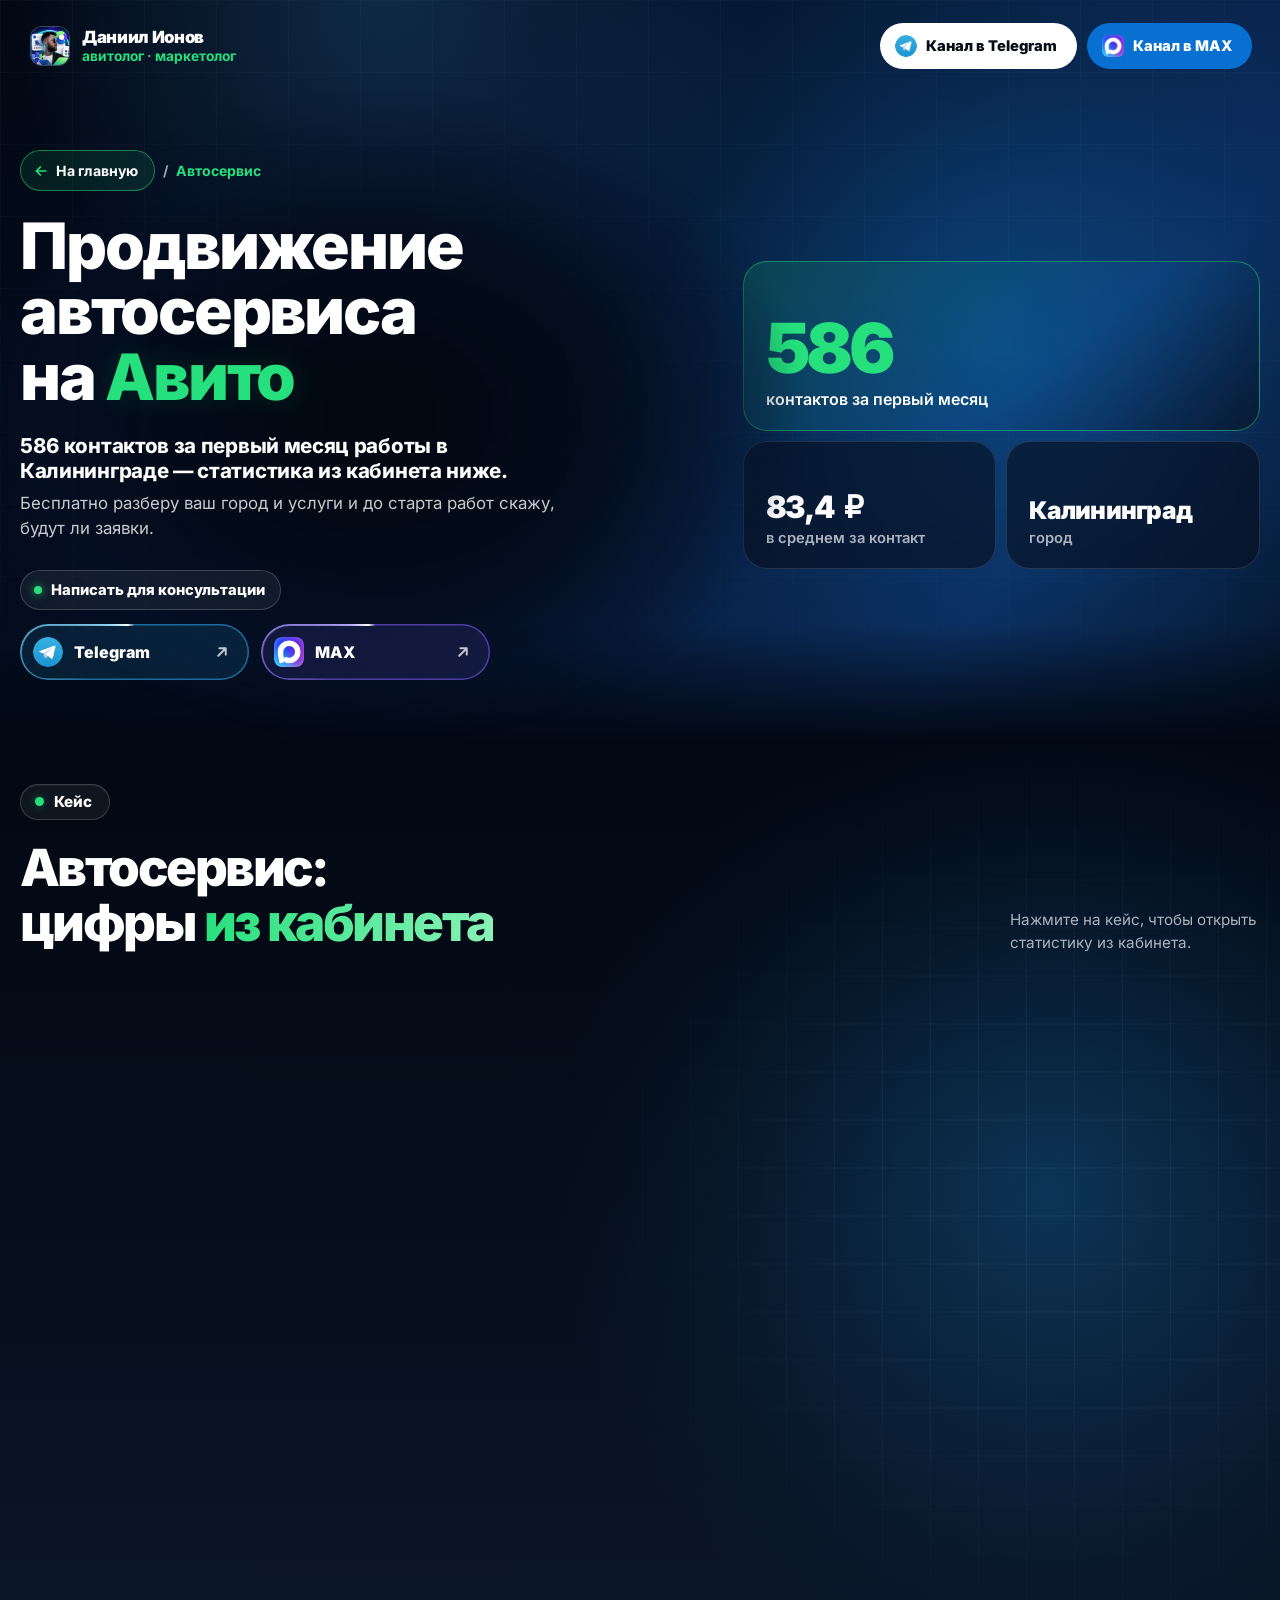
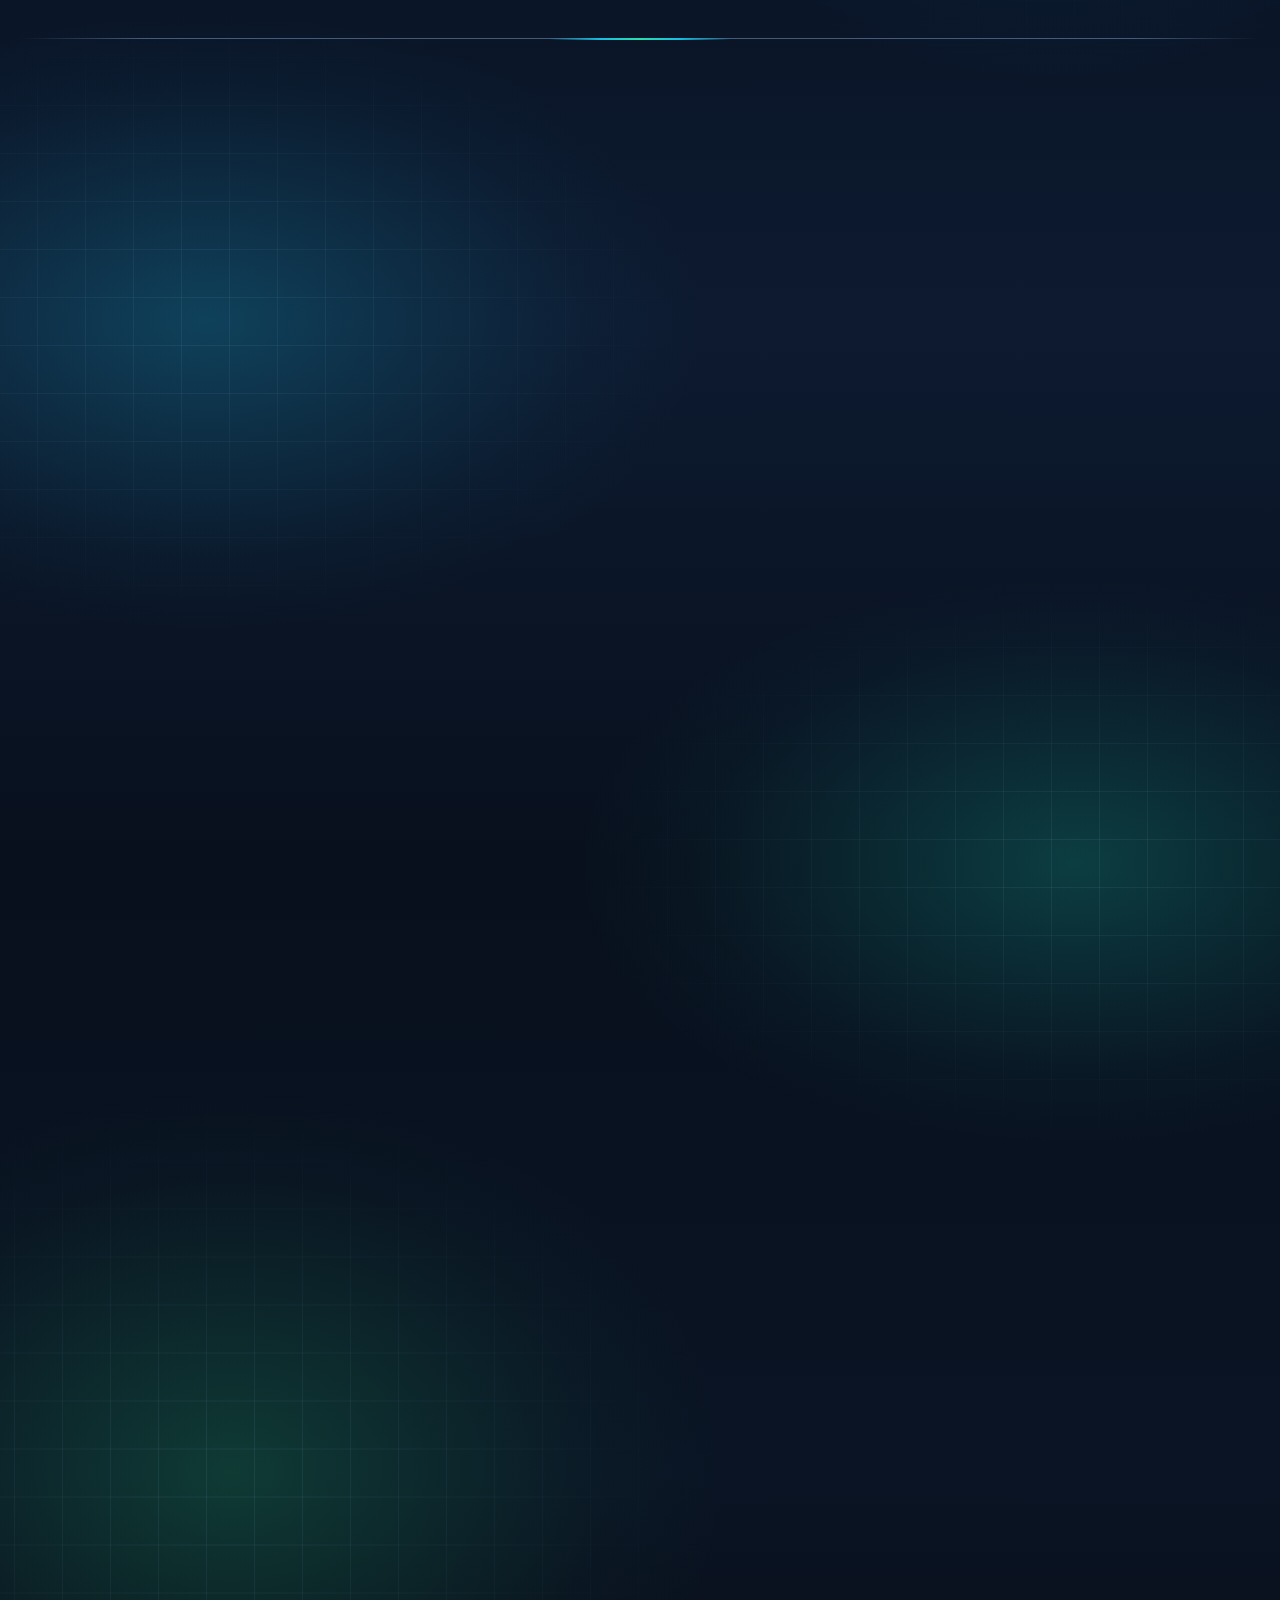
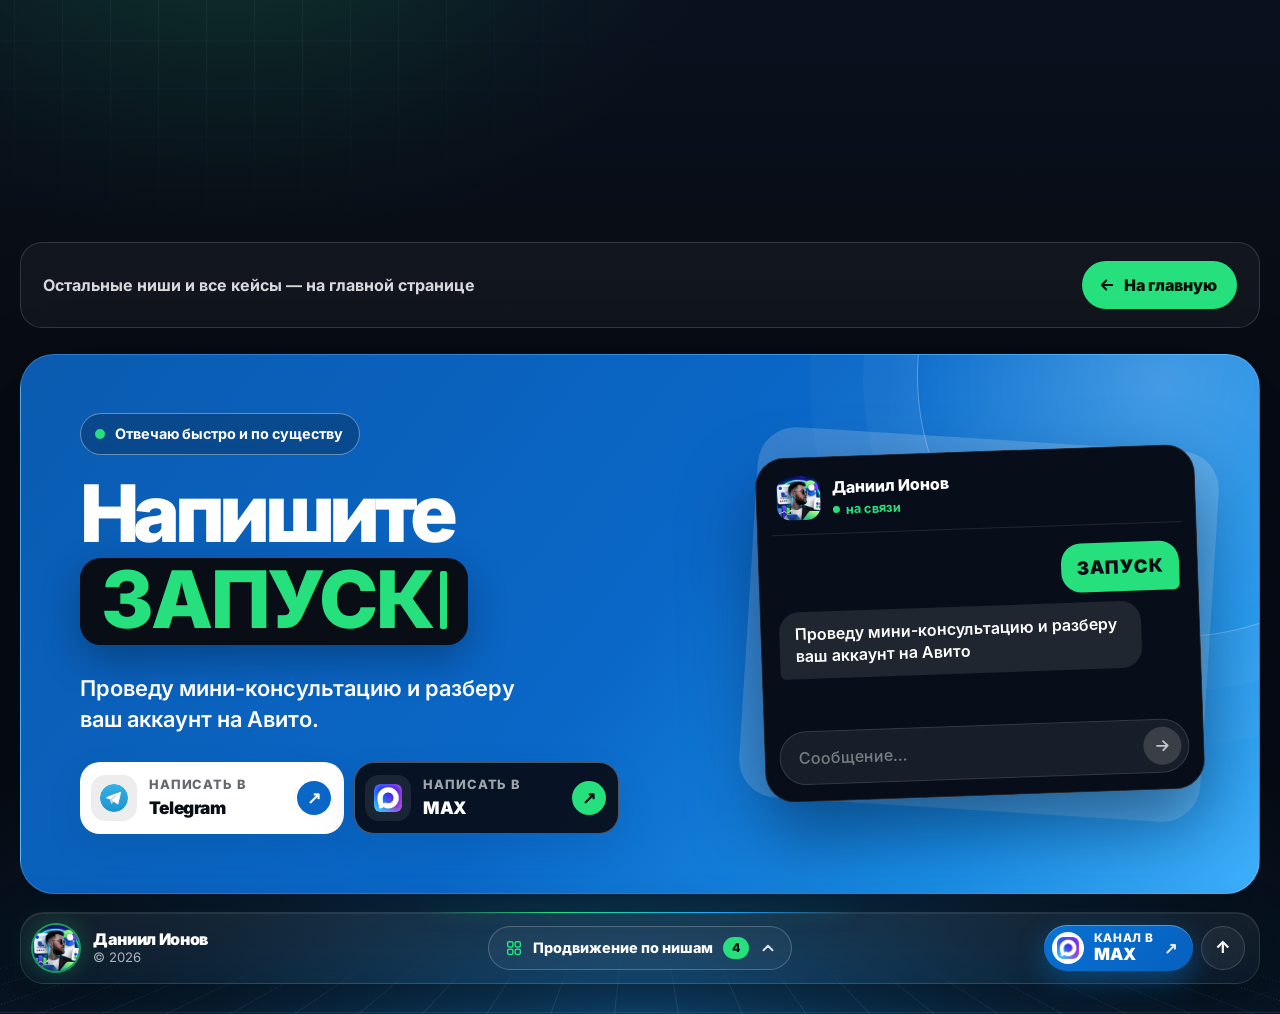
==== avtoservis/index.html @ d50314fd "Страницы ниш, новый первый экран, адаптация, «На главную» 4 страницы ниш (детейлинг, кузовной ремонт" ====
<!doctype html>
<html lang="ru">
<head>
<meta charset="utf-8">
<script>/* страница всегда открывается с начала; плавная прокрутка — только по ссылкам внутри страницы */(function(){try{document.addEventListener('click',function(e){var a=e.target.closest&&e.target.closest('a[href^="#"]');if(!a||e.defaultPrevented||e.button||e.metaKey||e.ctrlKey||e.shiftKey)return;var id=decodeURIComponent(a.getAttribute('href').slice(1)),t=id&&document.getElementById(id);if(!t)return;e.preventDefault();t.scrollIntoView({behavior:matchMedia('(prefers-reduced-motion: reduce)').matches?'auto':'smooth',block:'start'});if(a.classList.contains('skip-link')){if(!t.hasAttribute('tabindex'))t.setAttribute('tabindex','-1');t.focus({preventScroll:true})}});var n=performance.getEntriesByType&&performance.getEntriesByType('navigation')[0];if(n&&n.type!=='navigate')return;var H=history,sr='scrollRestoration' in H;if(sr)H.scrollRestoration='manual';var d=document.documentElement,moved=false,done=false,fin=function(){if(!done){done=true;if(sr)H.scrollRestoration='auto'}};['wheel','touchstart','keydown','pointerdown'].forEach(function(e){addEventListener(e,function(){moved=true;fin()},{passive:true,capture:true})});var anchor=function(){var h=location.hash.slice(1);if(!h)return false;try{return!!document.getElementById(decodeURIComponent(h))}catch(e){return false}};var top=function(){if(moved||anchor()||!(window.pageYOffset||d.scrollTop))return;window.scrollTo(0,0)};top();document.addEventListener('DOMContentLoaded',top);addEventListener('load',function(){top();requestAnimationFrame(top);setTimeout(top,150);var until=Date.now()+1500,h=function(){if(Date.now()<until)top();else{removeEventListener('scroll',h);fin()}};addEventListener('scroll',h,{passive:true});setTimeout(fin,1600)})}catch(e){}})();</script>
<meta name="viewport" content="width=device-width, initial-scale=1, viewport-fit=cover">
<title>Продвижение автосервиса на Авито — кейс авитолога</title>
<meta name="description" content="Продвижение автосервиса на Авито. Кейс с цифрами из кабинета: 586 контактов за первый месяц работы в Калининграде. Бесплатная оценка ниши.">
<meta name="theme-color" content="#020813">
<link rel="canonical" href="https://prostoavitolog.ru/avtoservis/">
<meta property="og:type" content="website">
<meta property="og:locale" content="ru_RU">
<meta property="og:site_name" content="Даниил Ионов — авитолог">
<meta property="og:title" content="Продвижение автосервиса на Авито — кейс авитолога">
<meta property="og:description" content="Автосервис на Авито: 586 контактов за первый месяц работы, Калининград — цифры из кабинета.">
<meta property="og:url" content="https://prostoavitolog.ru/avtoservis/">
<meta property="og:image" content="https://prostoavitolog.ru/assets/og-image.jpg">
<meta property="og:image:width" content="1200">
<meta property="og:image:height" content="630">
<meta name="twitter:card" content="summary_large_image">
<link rel="icon" type="image/png" sizes="120x120" href="https://prostoavitolog.ru/favicon.png">
<link rel="icon" type="image/x-icon" sizes="16x16 32x32" href="https://prostoavitolog.ru/favicon.ico">
<link rel="icon" type="image/png" sizes="32x32" href="/assets/favicon-32.png">
<link rel="apple-touch-icon" href="/assets/apple-touch-icon.png">
<link rel="preload" href="/assets/fonts/inter-cyrillic.woff2" as="font" type="font/woff2" crossorigin>
<link rel="preconnect" href="https://mc.yandex.ru">
<script type="application/ld+json">
{
  "@context": "https://schema.org",
  "@type": "BreadcrumbList",
  "itemListElement": [
    {
      "@type": "ListItem",
      "position": 1,
      "name": "Главная",
      "item": "https://prostoavitolog.ru/"
    },
    {
      "@type": "ListItem",
      "position": 2,
      "name": "Автосервис",
      "item": "https://prostoavitolog.ru/avtoservis/"
    }
  ]
}
</script>
<script type="application/ld+json">
{
  "@context": "https://schema.org",
  "@type": "FAQPage",
  "mainEntity": [
    {
      "@type": "Question",
      "name": "Сколько стоит одно обращение в автосервисе?",
      "acceptedAnswer": {
        "@type": "Answer",
        "text": "В моём кейсе — в среднем 83,4 ₽ за контакт. Цена зависит от города, набора услуг и конкуренции. Точнее скажу после разбора вашей ниши."
      }
    },
    {
      "@type": "Question",
      "name": "Подойдёт ли Авито моему автосервису?",
      "acceptedAnswer": {
        "@type": "Answer",
        "text": "Не каждому. Поэтому сначала бесплатно разбираю ваш город и услуги и честно говорю, будут ли заявки, — до старта работ."
      }
    },
    {
      "@type": "Question",
      "name": "У меня нет аккаунта на Авито. Это проблема?",
      "acceptedAnswer": {
        "@type": "Answer",
        "text": "Нет. Можно начать с нуля, даже если вы раньше ничего не продавали на Авито."
      }
    },
    {
      "@type": "Question",
      "name": "Как быстро запуск?",
      "acceptedAnswer": {
        "@type": "Answer",
        "text": "Запуск — за 1 – 2 дня после того, как обсудили задачу."
      }
    }
  ]
}
</script>
<style>:root{color-scheme:light;box-sizing:border-box;padding-top:env(safe-area-inset-top,0px);padding-bottom:env(safe-area-inset-bottom,0px)}html{scroll-padding-top:env(safe-area-inset-top,0px)}body{margin:0;padding:0;font:14px -apple-system,BlinkMacSystemFont,sans-serif;background:#faf9f5;color:#141413}img{max-width:100%}[hidden]:not([hidden=until-found i]){display:none!important}</style>
<style>
    /* Шрифт Inter (вариативный, кириллица + латиница) встроен в страницу */
    @font-face { font-family: Inter; font-style: normal; font-weight: 100 900; font-display: swap;
      src: url(/assets/fonts/inter-cyrillic.woff2) format('woff2');
      unicode-range: U+0301,U+0400-045F,U+0490-0491,U+04B0-04B1,U+2116; }
    @font-face { font-family: Inter; font-style: normal; font-weight: 100 900; font-display: swap;
      src: url(/assets/fonts/inter-latin.woff2) format('woff2');
      unicode-range: U+0000-00FF,U+0131,U+0152-0153,U+02BB-02BC,U+02C6,U+02DA,U+02DC,U+0304,U+0308,U+0329,U+2000-206F,U+20AC,U+2122,U+2191,U+2193,U+2212,U+2215,U+FEFF,U+FFFD; }
    :root {
      --ink: #080d16;
      --ink-2: #0e182b;
      --paper: #f3f6fa;
      --white: #ffffff;
      --orange: #1ea1ff;
      --orange-deep: #0b84e6;
      --lime: #25e07c;
      --muted: #adb3be;
      --line: rgba(8,13,22,.14);
      --radius: 28px;
      --shadow: 0 24px 70px rgba(0,39,67,.18);
      --max: 1240px;
    }

    * { box-sizing: border-box; }

    html { overflow-x: clip; }

    body {
      margin: 0;
      overflow-x: clip;
      color: var(--ink);
      
      font-family: Inter, Manrope, "Segoe UI", Arial, sans-serif;
      font-size: 16px;
      line-height: 1.5;
      -webkit-font-smoothing: antialiased;
    }

    body.locked { overflow: hidden; }

    a { color: inherit; }
    button, a { -webkit-tap-highlight-color: transparent; }
    button { font: inherit; }
    img { max-width: 100%; }

    .skip-link {
      position: fixed;
      left: 16px;
      top: -64px;
      z-index: 200;
      padding: 12px 18px;
      border-radius: 999px;
      background: var(--white);
      color: var(--ink);
      font-weight: 800;
      transition: top .2s ease;
    }

    .skip-link:focus { top: 16px; }

    .container {
      width: min(calc(100% - 40px), var(--max));
      margin-inline: auto;
    }





    .channel-art img {
      width: 100%;
      height: 100%;
      display: block;
      object-fit: cover;
    }

    .social-icon {
      width: 21px;
      height: 21px;
      flex: 0 0 21px;
      display: block;
      object-fit: contain;
    }

    .social-icon.telegram-icon { border-radius: 50%; }
    .social-icon.max-icon { border-radius: 6px; }

    .button {
      min-height: 48px;
      display: inline-flex;
      align-items: center;
      justify-content: center;
      gap: 9px;
      border: 0;
      border-radius: 999px;
      text-decoration: none;
      font-size: .92rem;
      font-weight: 850;
      cursor: pointer;
      white-space: nowrap;
      transition: transform .42s cubic-bezier(.16, 1, .3, 1), background .32s ease, color .32s ease, box-shadow .42s ease;
    }


    .button:hover { transform: translateY(-3px); box-shadow: 0 14px 34px rgba(8,13,22,.16); }
    .button:active { transform: translateY(0) scale(.98); }

    .hero-actions .button:focus:not(:focus-visible) { outline: 0; }

    .button:focus-visible,
    .dialog-arrow:focus-visible,
    .close-dialog:focus-visible {
      outline: 3px solid var(--lime);
      outline-offset: 3px;
    }

    .hero {
      position: relative;
      
      overflow: hidden;
      color: var(--white);
      background:
        radial-gradient(circle at 72% 58%, rgba(17,156,255,.34) 0%, rgba(17,132,214,.18) 25%, transparent 52%),
        radial-gradient(circle at 36% 8%, rgba(70,178,255,.22) 0%, transparent 30%),
        radial-gradient(circle at 57% 70%, rgba(30,161,255,.15) 0%, transparent 22%),
        linear-gradient(124deg, #020813 0%, #051128 42%, #0a224e 73%, #040d1f 100%);
      isolation: isolate;
    }

    .hero::before {
      content: "";
      position: absolute;
      z-index: 0;
      inset: 0;
      background-image:
        linear-gradient(rgba(121,199,255,.055) 1px, transparent 1px),
        linear-gradient(90deg, rgba(121,199,255,.055) 1px, transparent 1px),
        linear-gradient(115deg, transparent 0 46%, rgba(85,184,255,.11) 46.15%, transparent 46.3%),
        linear-gradient(115deg, transparent 0 58%, rgba(255, 255, 255, .055) 58.1%, transparent 58.22%);
      background-size: 72px 72px, 72px 72px, 100% 100%, 100% 100%;
      mask-image: linear-gradient(to bottom, #000 0%, rgba(0, 0, 0, .82) 70%, transparent 100%);
      opacity: .72;
      pointer-events: none;
    }

    .hero::after {
      content: "";
      position: absolute;
      z-index: 0;
      right: -14vw;
      bottom: -45vw;
      width: 78vw;
      aspect-ratio: 1;
      border: 1px solid rgba(100,190,255,.25);
      border-radius: 50%;
      box-shadow:
        0 0 0 8vw rgba(41,147,222,.055),
        0 0 0 18vw rgba(59,148,211,.035),
        0 0 120px rgba(31,162,255,.18);
      pointer-events: none;
    }

    .hero-fade {
      position: absolute;
      
      left: 0;
      right: 0;
      bottom: 0;
      
      
      pointer-events: none;
    }

    @media (min-width: 861px) and (max-height: 900px) {
      .hero-fade { height: 300px; }
    }

    @media (max-width: 680px) {
      .hero-fade { height: 190px; }
    }

    .hero-inner {
      position: relative;
      
      
      padding-top: 100px;
      display: grid;
      grid-template-columns: minmax(0, .96fr) minmax(430px, 1.04fr);
      align-items: center;
      gap: clamp(12px, 2.6vw, 40px);
    }

    .hero-copy {
      position: relative;
      
      padding: 14px 0 44px;
      isolation: isolate;
    }

    .hero-copy::before {
      content: "";
      position: absolute;
      z-index: -1;
      inset: -54px -126px -58px -64px;
      
      filter: blur(5px);
      pointer-events: none;
    }



    h1, h2, h3, p { margin-top: 0; }

    h1 {
      max-width: 760px;
      margin-bottom: 24px;
      font-size: clamp(3.2rem, 5.7vw, 6rem);
      font-weight: 950;
      letter-spacing: -.07em;
      text-wrap: balance;
    }

    .hero-accent {
      color: var(--lime);
      text-shadow: 0 0 32px rgba(37,224,124,.16);
    }

    .hero-lead {
      max-width: 600px;
      margin-bottom: 8px;
      font-size: clamp(1.25rem, 2vw, 1.75rem);
      font-weight: 760;
      line-height: 1.2;
      
    }

    .hero-sub {
      margin-bottom: 30px;
      color: rgba(255, 255, 255, .78);
      font-size: 1.05rem;
    }

    .hero-actions {
      width: min(100%, 650px);
      margin: -4px;
      padding: 4px;
      overflow: visible;
      display: grid;
      grid-template-columns: minmax(230px, 1.55fr) minmax(112px, .72fr) minmax(96px, .62fr);
      gap: 8px;
    }
    .hero-actions .button {
      width: 100%;
      min-width: 0;
      min-height: 56px;
      padding-inline: 16px;
      position: relative;
      outline: 0;
      overflow: visible;
    }
    .hero-actions .button:hover { transform: translateY(-2px); }
    .hero-actions .button:active { transform: translateY(0) scale(.98); }
    .hero-actions .button:focus-visible {
      outline: 0;
      text-decoration: underline;
      text-decoration-thickness: 2px;
      text-underline-offset: 4px;
      box-shadow: 0 14px 34px rgba(8,13,22,.18);
    }
    .button { padding: 0 22px; }
    .button.orange { color: var(--white); }

    .portrait-zone {
      position: relative;
      align-self: end;
      min-height: 660px;
      display: flex;
      align-items: end;
      justify-content: center;
      
    }

    .portrait-base {
      position: absolute;
      z-index: 0;
      left: 15%;
      right: -2%;
      bottom: 16px;
      height: 96px;
      border-top: 1px solid rgba(114,196,255,.46);
      border-radius: 50%;
      background:
        radial-gradient(ellipse at center, rgba(56,172,255,.3) 0%, rgba(17,90,143,.18) 42%, transparent 70%);
      box-shadow: 0 -16px 70px rgba(42,166,255,.22), inset 0 10px 24px rgba(105,192,255,.08);
      transform: perspective(260px) rotateX(68deg);
      pointer-events: none;
    }

    .portrait-base::before {
      content: "";
      position: absolute;
      left: 14%;
      right: 14%;
      top: -2px;
      height: 2px;
      background: linear-gradient(90deg, transparent, rgba(126,201,255,.85), transparent);
      box-shadow: 0 0 20px rgba(78,181,255,.72);
    }

    .portrait-card {
      position: relative;
      width: min(100%, 660px);
      height: 660px;
      overflow: visible;
      margin: 0;
      background: transparent;
      translate: var(--portrait-x, 0px) calc(var(--portrait-y, 0px) + var(--hero-lift, 0px));
    }

    .portrait-card::before {
      content: "";
      position: absolute;
      z-index: 0;
      inset: 14% -5% 3% 18%;
      border-radius: 50%;
      background:
        radial-gradient(circle at 54% 42%, rgba(74,180,255,.34), rgba(24,130,206,.15) 38%, transparent 68%),
        radial-gradient(circle at 24% 58%, rgba(30,161,255,.18), transparent 38%);
      filter: blur(10px);
      pointer-events: none;
    }

    .portrait-card::after {
      content: "";
      position: absolute;
      z-index: 0;
      left: 18%;
      right: -4%;
      bottom: -8px;
      height: 54px;
      border-radius: 50%;
      background: radial-gradient(ellipse, rgba(49,169,255,.28), transparent 68%);
      filter: blur(12px);
      pointer-events: none;
    }

    .portrait-photo {
      position: absolute;
      z-index: 1;
      left: 64%;
      bottom: 36px;
      width: min(138%, 810px);
      height: auto;
      max-width: none;
      display: block;
      transform: translateX(-50%);
      object-fit: contain;
      
      
    }





    .section { padding: 110px 0; }
    .section-head { display: flex; align-items: end; justify-content: space-between; gap: 24px; margin-bottom: 44px; }
    .kicker { margin-bottom: 13px; font-size: .82rem; font-weight: 900; letter-spacing: .08em; text-transform: uppercase; }
    .section-title { max-width: 820px; margin-bottom: 0; font-size: clamp(2.6rem, 5vw, 5.2rem); font-weight: 950; letter-spacing: -.065em; text-wrap: balance; }
    .section-note { max-width: 370px; margin-bottom: 0; color: #606773; font-size: 1rem; }






    .intro-grid {
      display: grid;
      grid-template-columns: 1.12fr .88fr;
      gap: 52px;
      align-items: center;
    }

    .intro-section { padding-block: 82px; }
    .compact-title { margin-bottom: 26px; font-size: clamp(2.35rem, 4vw, 4rem); font-weight: 950; letter-spacing: -.065em; }
    .about-points { list-style: none; margin: 0; padding: 0; display: grid; gap: 12px; }
    .about-points li {
      padding: 0 0 12px 30px;
      position: relative;
      border-bottom: 1px solid var(--line);
      font-size: clamp(1rem, 1.2vw, 1.1rem);
      font-weight: 720;
      line-height: 1.3;
    }

    .about-points li::before {
      content: "↳";
      position: absolute;
      left: 0;
      top: -2px;
      color: var(--orange);
      font-size: 1.45rem;
      font-weight: 900;
    }

    .channel-card {
      position: relative;
      isolation: isolate;
      width: min(100%, 500px);
      min-height: 246px;
      justify-self: end;
      padding: 18px;
      overflow: hidden;
      border: 1px solid rgba(255,255,255,.12);
      border-radius: 28px;
      color: var(--white);
      
      
      transition: transform .7s cubic-bezier(.16,1,.3,1), box-shadow .7s cubic-bezier(.16,1,.3,1);
    }

    .channel-card::before {
      content: "";
      position: absolute;
      z-index: -1;
      width: 270px;
      aspect-ratio: 1;
      right: -110px;
      top: -120px;
      border-radius: 50%;
      background: radial-gradient(circle, rgba(30,161,255,.52), rgba(30,161,255,.08) 48%, transparent 72%);
      filter: blur(2px);
      pointer-events: none;
    }

    .channel-card::after {
      content: "";
      position: absolute;
      z-index: -1;
      inset: 0;
      opacity: .17;
      background-image: linear-gradient(rgba(255,255,255,.14) 1px, transparent 1px), linear-gradient(90deg, rgba(255,255,255,.14) 1px, transparent 1px);
      background-size: 36px 36px;
      mask-image: linear-gradient(115deg, #000, transparent 62%);
      pointer-events: none;
    }

    .channel-top {
      margin-bottom: 14px;
      display: flex;
      align-items: center;
      justify-content: space-between;
      gap: 12px;
    }

    .channel-platform,
    .channel-live {
      display: inline-flex;
      align-items: center;
      gap: 8px;
      
      font-weight: 850;
      letter-spacing: .03em;
    }

    .channel-platform { color: rgba(255,255,255,.9); }
    .channel-platform .social-icon { width: 19px; height: 19px; flex-basis: 19px; }
    .channel-live::before {
      content: "";
      width: 7px;
      height: 7px;
      border-radius: 50%;
      background: var(--lime);
      box-shadow: 0 0 0 0 rgba(37,224,124,.5);
    }

    .channel-main {
      display: grid;
      grid-template-columns: 132px minmax(0, 1fr);
      align-items: center;
      gap: 18px;
    }

    .channel-art-wrap {
      position: relative;
      min-height: 150px;
      display: grid;
      place-items: center;
    }

    .channel-orbit {
      position: absolute;
      width: 144px;
      aspect-ratio: 1;
      border: 1px dashed rgba(255,255,255,.28);
      border-radius: 50%;
    }

    .channel-orbit::before,
    .channel-orbit::after {
      content: "";
      position: absolute;
      width: 8px;
      height: 8px;
      border-radius: 50%;
      background: var(--lime);
      box-shadow: 0 0 14px rgba(37,224,124,.65);
    }

    .channel-orbit::before { top: 13px; right: 22px; }
    .channel-orbit::after { left: 8px; bottom: 34px; background: var(--orange); box-shadow: 0 0 14px rgba(30,161,255,.65); }

    .channel-art {
      position: relative;
      z-index: 2;
      width: 112px;
      aspect-ratio: 1;
      overflow: hidden;
      border: 1px solid rgba(255, 255, 255, .16);
      border-radius: 24px;
      background: #040f23;
      box-shadow: 0 18px 38px rgba(0,0,0,.3);
      transition: transform .7s cubic-bezier(.16,1,.3,1), box-shadow .7s ease;
    }

    .channel-chip {
      position: absolute;
      z-index: 3;
      padding: 5px 8px;
      border: 1px solid rgba(255,255,255,.16);
      border-radius: 999px;
      color: rgba(255,255,255,.82);
      background: rgba(16,27,47,.86);
      backdrop-filter: blur(10px);
      
      font-weight: 820;
      box-shadow: 0 10px 24px rgba(0,0,0,.22);
    }

    .channel-chip.one { top: 3px; right: -5px; }
    .channel-chip.two { left: -7px; bottom: 5px; }
    .channel-content { min-width: 0; padding: 2px 2px 2px 0; display: flex; align-items: stretch; flex-direction: column; gap: 11px; }
    .channel-content div { margin: 0; }
    .channel-content h3 { margin-bottom: 4px; font-size: 1.15rem; }
    .channel-content p { margin: 0; color: var(--muted); line-height: 1.38; }
    .channel-meta { display: flex; flex-wrap: wrap; gap: 6px; }
    .channel-meta span { padding: 5px 8px; border-radius: 999px; color: rgba(255,255,255,.72); background: rgba(255,255,255,.07); font-weight: 760; }
    .channel-content .button { width: 100%; min-height: 44px; padding-inline: 12px; font-size: .8rem; }








    .close-dialog {
      width: 48px;
      height: 48px;
      display: grid;
      place-items: center;
      border: 1px solid rgba(255, 255, 255, .18);
      border-radius: 50%;
      color: var(--white);
      
      font-size: 1.35rem;
      cursor: pointer;
      transition: background .2s ease, color .2s ease, transform .2s ease;
    }

    .close-dialog:hover { color: var(--ink); background: var(--lime); transform: translateY(-2px); }
    .progress { height: 4px; overflow: hidden; border-radius: 999px; background: rgba(255, 255, 255, .12); }


    .trust-section {
      position: relative;
      padding-block: 86px;
      overflow: hidden;
      color: var(--white);
      background: #0e1729;
    }

    .trust-section::after {
      content: "ЧЕСТНО";
      position: absolute;
      right: -26px;
      bottom: -38px;
      color: rgba(255,255,255,.035);
      font-size: clamp(7rem, 19vw, 20rem);
      font-weight: 950;
      line-height: .8;
      letter-spacing: -.09em;
      pointer-events: none;
    }

    .trust-grid { position: relative; z-index: 2; display: grid; grid-template-columns: minmax(300px, .82fr) minmax(0, 1.18fr); gap: 48px; align-items: center; }
    .trust-grid .kicker { color: var(--lime); }
    .trust-quote { margin-bottom: 0; font-size: clamp(2.7rem, 4.7vw, 5.1rem); font-weight: 950; letter-spacing: -.065em; }
    .principles { display: grid; grid-template-columns: repeat(2, minmax(0, 1fr)); gap: 10px; }
    .principle { min-height: 172px; padding: 19px 20px; display: grid; grid-template-columns: 1fr; align-content: space-between; gap: 18px; border: 1px solid rgba(255,255,255,.11); border-radius: 22px; background: rgba(255,255,255,.035); }
    .principle-index { width: 36px; height: 30px; display: grid; place-items: center; border-radius: 10px; color: var(--ink); background: var(--orange); font-size: .75rem; font-weight: 950; }
    .principle:nth-child(2) .principle-index,
    .principle:nth-child(4) .principle-index { background: var(--lime); }
    .principle h3 { margin-bottom: 6px; font-size: 1.12rem; }
    .principle p { margin: 0; color: var(--muted); line-height: 1.42; }






    .why-section {
      position: relative;
      overflow: hidden;
      color: var(--white);
      background:
        radial-gradient(circle at 84% 18%, rgba(30,161,255,.2), transparent 28%),
        radial-gradient(circle at 14% 92%, rgba(37,224,124,.08), transparent 24%),
        var(--ink);
      isolation: isolate;
    }

    .why-section::before {
      content: "РЕЗУЛЬТАТ";
      position: absolute;
      left: 50%;
      top: 12px;
      z-index: -1;
      color: rgba(255,255,255,.028);
      font-size: clamp(7rem, 17vw, 15rem);
      font-weight: 950;
      line-height: .8;
      letter-spacing: -.09em;
      white-space: nowrap;
      translate: -50% 0;
      pointer-events: none;
    }

    .why-inner { position: relative; z-index: 1; }
    .why-title {
      max-width: 780px;
      margin: 0;
      font-size: clamp(3.1rem, 6.2vw, 6.5rem);
      font-weight: 950;
      line-height: .96;
      letter-spacing: -.075em;
      text-wrap: balance;
    }
    .why-title em { color: var(--orange); font-style: normal; }

    .why-flow {
      position: relative;
      margin: 0 0 14px;
      padding: 0;
      display: grid;
      grid-template-columns: repeat(3, minmax(0, 1fr));
      gap: 12px;
      list-style: none;
    }
    .why-flow::before {
      content: "";
      position: absolute;
      left: 8%;
      right: 8%;
      top: 43px;
      height: 2px;
      background: linear-gradient(90deg, var(--orange), rgba(255,255,255,.28) 50%, var(--lime));
      transform-origin: left center;
    }
    .why-step {
      --step-color: var(--white);
      position: relative;
      z-index: 1;
      min-height: 220px;
      padding: 18px 20px 22px;
      overflow: hidden;
      border: 1px solid rgba(255,255,255,.12);
      border-radius: 24px;
      background: linear-gradient(145deg, rgba(255,255,255,.085), rgba(255,255,255,.025));
      backdrop-filter: blur(10px);
    }
    .why-step:nth-child(2) { --step-color: var(--orange); }
    .why-step:nth-child(3) { --step-color: var(--lime); }
    .why-step::after {
      content: "";
      position: absolute;
      inset: 0;
      background: linear-gradient(115deg, transparent 30%, rgba(255,255,255,.1) 48%, transparent 66%);
      translate: -120% 0;
      pointer-events: none;
    }
    .why-number {
      width: 50px;
      height: 50px;
      margin-bottom: 44px;
      display: grid;
      place-items: center;
      border: 1px solid color-mix(in srgb, var(--step-color), transparent 58%);
      border-radius: 16px;
      color: var(--ink);
      background: var(--step-color);
      box-shadow: 0 10px 28px color-mix(in srgb, var(--step-color), transparent 80%);
      font-size: .82rem;
      font-weight: 950;
      font-variant-numeric: tabular-nums;
    }
    .why-step small {
      display: block;
      margin-bottom: 5px;
      color: var(--step-color);
      
      font-weight: 900;
      letter-spacing: .09em;
      text-transform: uppercase;
    }
    .why-step h3 { margin: 0 0 5px; font-size: clamp(1.25rem, 2vw, 1.7rem); line-height: 1; letter-spacing: -.045em; }
    .why-step p { margin: 0; color: var(--muted); }


    .site-footer { color: var(--white); }
    .footer-card {
      position: relative;
      min-height: 360px;
      padding: clamp(30px, 5vw, 64px);
      overflow: hidden;
      display: grid;
      grid-template-columns: minmax(0, 1.2fr) minmax(320px, .8fr);
      align-items: center;
      gap: 56px;
      border: 1px solid rgba(255,255,255,.16);
      border-radius: 34px;
      background:
        radial-gradient(circle at 92% 5%, rgba(255,255,255,.22), transparent 22%),
        linear-gradient(128deg, #0a67c7 0%, var(--orange) 62%, #4db8ff 100%);
      box-shadow: 0 28px 80px rgba(0,0,0,.28);
      isolation: isolate;
    }
    .footer-card::before {
      content: "НА СВЯЗИ";
      position: absolute;
      left: -18px;
      bottom: -34px;
      z-index: -1;
      color: rgba(255,255,255,.095);
      font-size: clamp(6.4rem, 15vw, 12rem);
      font-weight: 950;
      line-height: .75;
      letter-spacing: -.09em;
      white-space: nowrap;
      pointer-events: none;
    }
    .footer-card::after {
      content: "";
      position: absolute;
      right: -180px;
      top: -240px;
      z-index: -1;
      width: 520px;
      height: 520px;
      border: 1px solid rgba(255,255,255,.3);
      border-right-color: var(--lime);
      border-radius: 50%;
      box-shadow: 0 0 0 54px rgba(255,255,255,.035), 0 0 0 108px rgba(255,255,255,.025);
      pointer-events: none;
    }
    .footer-actions { position: relative; z-index: 1; }
    .footer-card h2 {
      max-width: 720px;
      margin: 0;
      color: var(--white);
      font-size: clamp(3.5rem, 7vw, 7rem);
      font-weight: 950;
      line-height: .96;
      letter-spacing: -.075em;
      text-wrap: balance;
    }
    .footer-card h2 em { color: var(--ink); font-style: normal; }
    .footer-actions { display: grid; gap: 9px; }
    .footer-contact {
      min-height: 82px;
      padding: 11px 14px 11px 11px;
      display: grid;
      grid-template-columns: 52px minmax(0, 1fr) 38px;
      align-items: center;
      gap: 13px;
      border: 1px solid rgba(255,255,255,.28);
      border-radius: 22px;
      text-decoration: none;
      box-shadow: 0 14px 34px rgba(0,58,99,.13);
    }
    .footer-contact.telegram { color: var(--ink); background: var(--white); }
    .footer-contact.max { color: var(--white); background: rgba(8,13,22,.92); }
    .footer-contact-icon {
      width: 52px;
      height: 52px;
      display: grid;
      place-items: center;
      border-radius: 16px;
      background: rgba(8,13,22,.07);
    }
    .footer-contact.max .footer-contact-icon { background: rgba(255,255,255,.08); }
    .footer-contact-icon .social-icon { width: 28px; height: 28px; flex-basis: 28px; }
    .footer-contact small { display: block; margin-bottom: 1px; color: currentColor; opacity: .62; font-weight: 800; text-transform: uppercase; letter-spacing: .07em; }
    .footer-contact strong { display: block; font-size: 1.08rem; font-weight: 950; letter-spacing: -.025em; }
    .footer-contact-arrow {
      width: 38px;
      height: 38px;
      display: grid;
      place-items: center;
      border-radius: 50%;
      color: var(--white);
      
      font-size: 1.05rem;
      font-weight: 900;
    }
    .footer-contact.max .footer-contact-arrow { color: var(--ink); background: var(--lime); }

    dialog {
      width: min(calc(100% - 28px), 1080px);
      max-height: calc(100vh - 28px);
      padding: 0;
      overflow: hidden;
      border: 0;
      border-radius: 30px;
      color: var(--white);
      background: #0e182b;
      box-shadow: 0 40px 120px rgba(0,0,0,.65);
    }

    dialog::backdrop { background: rgba(3,5,9,.8); backdrop-filter: blur(9px); }
    .dialog-inner { position: relative; max-height: calc(100vh - 28px); overflow: auto; }
    .dialog-case-image { width: 100%; max-height: calc(100vh - 180px); display: block; object-fit: contain; background: #04060b; }
    .close-dialog { position: absolute; z-index: 3; top: 18px; right: 18px; background: rgba(8,13,22,.76); }

    .dialog-arrow {
      position: absolute;
      z-index: 4;
      top: 42%;
      width: 54px;
      height: 54px;
      display: grid;
      place-items: center;
      border: 1px solid rgba(255,255,255,.22);
      border-radius: 50%;
      color: var(--white);
      background: rgba(8,13,22,.72);
      box-shadow: 0 14px 38px rgba(0,0,0,.28);
      backdrop-filter: blur(12px);
      font-size: 1.35rem;
      cursor: pointer;
      transform: translateY(-50%);
      transition: transform .2s ease, color .2s ease, background .2s ease;
    }
    .dialog-arrow:hover { color: var(--ink); background: var(--lime); transform: translateY(-50%) scale(1.06); }
    .dialog-prev { left: 18px; }
    .dialog-next { right: 18px; }
    .dialog-counter {
      position: absolute;
      z-index: 4;
      left: 50%;
      top: 18px;
      min-width: 72px;
      padding: 8px 12px;
      border: 1px solid rgba(255,255,255,.18);
      border-radius: 999px;
      color: rgba(255,255,255,.72);
      background: rgba(8,13,22,.72);
      backdrop-filter: blur(12px);
      font-size: .78rem;
      text-align: center;
      transform: translateX(-50%);
    }
    .dialog-counter strong { color: var(--white); }

    h1,
    .compact-title,
    .section-title,
    .trust-quote,
    .principle h3,
    .why-title,
    .why-step h3,
    .footer-card h2 {
      line-height: 1.08;
      overflow: visible;
      padding-bottom: .08em;
    }

    @keyframes headerIn {
      from { opacity: 0; translate: 0 -18px; scale: .985; }
      to { opacity: 1; translate: 0 0; scale: 1; }
    }
    @keyframes heroTextIn {
      from { opacity: 0; translate: 0 34px; clip-path: inset(0 0 26% 0 round 18px); }
      to { opacity: 1; translate: 0 0; clip-path: inset(0 0 0 0 round 0); }
    }
    @keyframes portraitIn {
      from { opacity: 0; translate: 0 28px; scale: .97; }
      to { opacity: 1; scale: 1; }
    }
    @keyframes orbitDrift {
      0% { transform: translate3d(-1%, 1%, 0) rotate(-2deg); }
      100% { transform: translate3d(2%, -2%, 0) rotate(3deg); }
    }
    @keyframes channelArtIn {
      from { opacity: .35; scale: .96; clip-path: inset(8% round 20px); }
      to { opacity: 1; scale: 1; clip-path: inset(0 round 16px); }
    }
    @keyframes channelOrbit {
      to { rotate: 360deg; }
    }
    @keyframes channelChipFloat {
      0%, 100% { translate: 0 0; }
      50% { translate: 0 -5px; }
    }
    @keyframes channelGlow {
      0%, 100% { translate: 0 0; scale: 1; }
      50% { translate: -26px 22px; scale: 1.12; }
    }
    @keyframes livePulse {
      0%, 100% { box-shadow: 0 0 0 0 rgba(37,224,124,.44); }
      50% { box-shadow: 0 0 0 7px rgba(37,224,124,0); }
    }
    @keyframes dialogSwap {
      from { opacity: .28; scale: .99; clip-path: inset(0 8% 0 8% round 24px); }
      to { opacity: 1; scale: 1; clip-path: inset(0 round 0); }
    }
    @keyframes footerOrbit {
      from { rotate: 0deg; }
      to { rotate: 360deg; }
    }

    @media (prefers-reduced-motion: no-preference) {
      .motion-ready .portrait-card { transition: translate .1s linear; will-change: translate; }
      .motion-ready .hero::before { transition: transform .1s linear; will-change: transform; }
      .motion-ready .hero::after { animation: orbitDrift 12s 1.2s ease-in-out infinite alternate; }
      .motion-ready .hero-copy > * { animation: heroTextIn 1.05s cubic-bezier(.16,1,.3,1) both; }
      .motion-ready .hero-copy > :nth-child(2) { animation-delay: .1s; }
      .motion-ready .hero-copy > :nth-child(3) { animation-delay: .2s; }
      .motion-ready .hero-copy > :nth-child(4) { animation-delay: .28s; }
      .motion-ready .hero-copy > :nth-child(5) { animation-delay: .36s; }
      .motion-ready .portrait-photo { animation: portraitIn 1.35s .18s cubic-bezier(.16,1,.3,1) both; }
      .motion-ready [data-reveal] {
        opacity: 0;
        translate: 0 28px;
        scale: .99;
        clip-path: inset(0 0 12% 0 round 18px);
        transition: opacity 1.05s cubic-bezier(.16,1,.3,1), translate 1.05s cubic-bezier(.16,1,.3,1), scale 1.05s cubic-bezier(.16,1,.3,1), clip-path 1.05s cubic-bezier(.16,1,.3,1);
        transition-delay: var(--reveal-delay, 0ms);
      }
      .motion-ready [data-reveal="left"] { translate: -34px 0; }
      .motion-ready [data-reveal="right"] { translate: 34px 0; }
      .motion-ready [data-reveal].is-visible { opacity: 1; translate: 0 0; scale: 1; clip-path: inset(0 round 0); }
      .motion-ready .channel-card.is-visible .channel-art img { animation: channelArtIn 1.2s .18s cubic-bezier(.16,1,.3,1) both; }
      .motion-ready .channel-card.is-visible::before { animation: channelGlow 9s 1s ease-in-out infinite; }
      .motion-ready .channel-card.is-visible .channel-orbit { animation: channelOrbit 18s linear infinite; }
      .motion-ready .channel-card.is-visible .channel-chip.one { animation: channelChipFloat 4.8s .4s ease-in-out infinite; }
      .motion-ready .channel-card.is-visible .channel-chip.two { animation: channelChipFloat 5.6s 1.1s ease-in-out infinite reverse; }
      .motion-ready .channel-card.is-visible .channel-live::before { animation: livePulse 2.6s ease-out infinite; }
      .motion-ready .channel-card:hover { transform: translateY(-5px) rotate(-.35deg); box-shadow: 0 38px 90px rgba(8,13,22,.23); }
      .motion-ready .channel-card:hover .channel-art { transform: scale(1.035) rotate(1.5deg); box-shadow: 0 24px 48px rgba(0,0,0,.38); }
      .motion-ready .dialog-case-image.is-changing { animation: dialogSwap .62s cubic-bezier(.16,1,.3,1); }
      .motion-ready .why-flow::before { scale: 0 1; transition: scale 1.4s .2s cubic-bezier(.16,1,.3,1); }
      .motion-ready .why-flow.is-visible::before { scale: 1 1; }
      .motion-ready .why-step { transition: translate .7s cubic-bezier(.16,1,.3,1), border-color .45s ease, background .45s ease; }
      .motion-ready .why-step::after { transition: translate 1s cubic-bezier(.16,1,.3,1); }
      .motion-ready .why-step:hover { translate: 0 -7px; border-color: color-mix(in srgb, var(--step-color), transparent 48%); background: linear-gradient(145deg, rgba(255,255,255,.12), rgba(255,255,255,.04)); }
      .motion-ready .why-step:hover::after { translate: 120% 0; }
      .motion-ready .footer-card::after { animation: footerOrbit 22s linear infinite; }
      .motion-ready .footer-contact { transition: translate .55s cubic-bezier(.16,1,.3,1), box-shadow .4s ease; }
      .motion-ready .footer-contact-arrow { transition: rotate .55s cubic-bezier(.16,1,.3,1), scale .55s cubic-bezier(.16,1,.3,1); }
      .motion-ready .footer-contact:hover { translate: 7px 0; box-shadow: 0 20px 42px rgba(0,41,71,.2); }
      .motion-ready .footer-contact:hover .footer-contact-arrow { rotate: 45deg; scale: 1.06; }
    }


    @media (prefers-reduced-motion: reduce) {
      html { scroll-behavior: auto; }
      *, *::before, *::after { scroll-behavior: auto !important; transition-duration: .01ms !important; animation-duration: .01ms !important; }
    }


    @media (min-width: 861px) and (max-height: 900px) {
      .hero,
      .hero-inner { min-height: clamp(640px, calc(100svh - 96px), 700px); }
      .hero-inner {
        padding-top: 88px;
        gap: clamp(20px, 4vw, 58px);
      }
      .hero-copy { padding: 0 0 24px; }
      h1 {
        margin-bottom: 18px;
        font-size: clamp(3rem, 5.35vw, 5.45rem);
      }
      .hero-lead { font-size: clamp(1.12rem, 1.75vw, 1.55rem); }
      .hero-sub { margin-bottom: 22px; }
      .portrait-zone,
      .portrait-card { min-height: 0; height: clamp(540px, calc(100svh - 224px), 590px); }
      .portrait-photo {
        left: 65%;
        bottom: 34px;
        width: min(140%, clamp(610px, calc(100svh - 84px), 730px));
      }
      .portrait-base { bottom: 2px; }
    }

    @media (min-width: 861px) and (max-width: 1100px) {
      .hero-inner { gap: 24px; }
      .hero-sub { max-width: 430px; text-shadow: 0 2px 16px rgba(2,7,16,.78); }
      .hero-actions { grid-template-columns: 1fr 1fr; gap: 7px; }
      .hero-actions .button { min-height: 52px; padding-inline: 12px; font-size: .82rem; }
      .portrait-photo { left: 69%; }
    }

    @media (max-width: 860px) {
      .hero-inner { grid-template-columns: minmax(0, 1fr); padding-top: 130px; }
      .hero-copy, .portrait-zone { min-width: 0; }
      .hero-copy { padding-bottom: 0; }
      .hero-copy::before { inset: -38px -24px -34px -30px; opacity: .9; }
      .portrait-zone { min-height: 560px; }
      .intro-grid, .trust-grid { grid-template-columns: 1fr; gap: 38px; }
      .channel-card { width: min(100%, 500px); }
      .footer-card { grid-template-columns: 1fr; align-items: stretch; gap: 34px; }
      .footer-actions { max-width: 540px; grid-template-columns: 1fr 1fr; }
    }

    @media (max-width: 680px) {
      .container { width: min(calc(100% - 24px), var(--max)); }
      .hero { min-height: 0; }
      .hero::before { opacity: .52; background-size: 48px 48px, 48px 48px, 100% 100%, 100% 100%; }
      .hero::after { right: -60vw; bottom: -44vw; width: 150vw; }
      .hero-inner { min-height: 0; padding-top: 92px; gap: 12px; }
      .hero-copy { padding: 18px 0 0; }
      h1 { max-width: 100%; margin-bottom: 18px; font-size: clamp(2.4rem, 11vw, 3rem); }
      .hero-lead { max-width: 100%; font-size: 1.08rem; }
      .hero-sub { max-width: 100%; font-size: .96rem; }
      .hero-actions { display: grid; grid-template-columns: 1fr 1fr; }
      .hero-actions .button { min-width: 0; min-height: 54px; font-size: .84rem; }
      .button { width: 100%; padding: 0 14px; }
      .portrait-zone { min-height: 390px; margin-top: 0; }
      .portrait-card { width: 94%; height: 370px; }
      .portrait-photo { left: 56%; bottom: 18px; width: min(126%, 540px); }
      .portrait-base { left: 3%; right: 0; bottom: -4px; height: 76px; }
      .section { padding: 78px 0; }
      .intro-section { padding-block: 62px; }
      .section-head { display: block; margin-bottom: 30px; }
      .section-title { font-size: clamp(2.7rem, 13vw, 4.6rem); }
      .section-note { margin-top: 18px; }
      .compact-title { font-size: 2.5rem; }
      .channel-card { min-height: 0; padding: 14px; border-radius: 22px; }
      .channel-top { margin-bottom: 10px; }
      .channel-main { grid-template-columns: 108px minmax(0, 1fr); gap: 13px; }
      .channel-art-wrap { min-height: 126px; }
      .channel-orbit { width: 122px; }
      .channel-art { width: 96px; border-radius: 19px; }
      .channel-chip { padding: 4px 6px; font-size: .56rem; }
      .channel-chip.one { right: -4px; }
      .channel-chip.two { left: -4px; }
      .channel-content { align-items: stretch; flex-direction: column; gap: 9px; }
      .channel-content h3 { font-size: .96rem; }
      .channel-content p { font-size: .7rem; }
      .channel-meta span { padding: 4px 6px; font-size: .58rem; }
      .channel-content .button { width: 100%; min-height: 42px; font-size: .76rem; }
      .dialog-case-image { max-height: calc(100vh - 210px); }
      .dialog-arrow { top: 36%; width: 44px; height: 44px; }
      .dialog-prev { left: 8px; }
      .dialog-next { right: 8px; }
      .progress { grid-column: 1 / -1; grid-row: 2; }
      .trust-section { padding-block: 66px; }
      .trust-quote { font-size: 3rem; }
      .principles { grid-template-columns: 1fr; }
      .principle { min-height: 0; padding: 16px; grid-template-columns: 36px 1fr; align-content: start; gap: 10px; }
      .principle-index { grid-row: 1; }
      .why-section { padding-block: 72px; }
      .why-section::before { top: 40px; font-size: 5.1rem; }
      .why-title { font-size: clamp(2.7rem, 13vw, 4rem); }
      .why-flow { grid-template-columns: 1fr; gap: 9px; }
      .why-flow::before { left: 41px; right: auto; top: 31px; bottom: 31px; width: 2px; height: auto; background: linear-gradient(var(--orange), rgba(255,255,255,.28) 50%, var(--lime)); transform-origin: center top; }
      .why-step { min-height: 0; padding: 14px; display: grid; grid-template-columns: 54px minmax(0, 1fr); column-gap: 13px; align-items: center; border-radius: 20px; }
      .why-number { grid-row: 1 / 4; width: 50px; height: 50px; margin: 0; }
      .why-step small, .why-step h3, .why-step p { grid-column: 2; }
      .why-step small { margin-bottom: 2px; }
      .why-step h3 { font-size: 1.18rem; }
      .why-step p { font-size: .79rem; }
      .site-footer { padding-top: 10px; }
      .footer-card { min-height: 0; padding: 26px 20px; gap: 26px; border-radius: 24px; }
      .footer-card::before { left: -8px; bottom: -8px; font-size: 5.4rem; }
      .footer-card::after { right: -210px; top: -270px; }
      .footer-card h2 { max-width: 330px; font-size: clamp(3rem, 15vw, 4.2rem); }
      .footer-actions { max-width: none; grid-template-columns: 1fr; }
      .footer-contact { min-height: 72px; grid-template-columns: 46px minmax(0, 1fr) 36px; border-radius: 19px; }
      .footer-contact-icon { width: 46px; height: 46px; border-radius: 14px; }
      .footer-contact strong { font-size: 1rem; }
    }
  
    /* ===== HERO FIXES ===== */
    /* слои: затемнение низа hero больше не перекрывает текст, кнопки и плашку */
    .hero::before, .hero::after { z-index: -1; }
    .hero-inner { z-index: auto; }
    .portrait-zone { z-index: auto; }
    .hero-fade { z-index: 2; }
    .hero-copy { z-index: 6; }

    /* шов между hero и блоком с цифрами: один тон, тело плавно уходит в тень */
    .portrait-photo { -webkit-mask-image: none; mask-image: none; }
    .hero-fade {
      height: 420px;
      background: linear-gradient(to bottom,
        rgba(2,8,19,0) 0%, rgba(2,8,19,0) 30%, rgba(2,8,19,.34) 50%,
        rgba(2,8,19,.74) 70%, rgba(2,8,19,.95) 86%, #020813 100%);
    }

    /* мягкая подложка под текст без видимых краёв */
    .hero-copy::before {
      background: radial-gradient(ellipse closest-side at 50% 50%,
        rgba(2,7,15,.94) 0%, rgba(3,11,25,.88) 52%, rgba(5,16,38,.5) 80%, transparent 100%);
    }

    /* контент не уходит под панель с цифрами */
    @media (min-width: 861px) { .hero-copy { padding-bottom: 96px; } }

    /* плашка «Отвечаю быстро»: там же справа внизу, ровная, с запасом над панелью */

    /* ===== READABILITY (v3) ===== */
    /* заголовки: буквы больше не слипаются */
    h1, .compact-title, .section-title, .trust-quote,
    .why-title, .footer-card h2 { font-weight: 850; letter-spacing: -.035em; }
    .why-step h3, .principle h3 { letter-spacing: -.025em; }
    .hero-lead { letter-spacing: -.015em; }

    /* мелкий текст крупнее */
    .channel-platform, .channel-live { font-size: .8rem; }
    .channel-meta span { font-size: .75rem; }
    .channel-content p { font-size: .86rem; }
    .principle p { font-size: .95rem; }
    .why-step p { font-size: .96rem; }
    .why-step small { font-size: .76rem; }
    .footer-contact small { font-size: .8rem; }

    /* контраст на оранжевом фоне */

    /* водяные слова убраны */
    .trust-section::after,
    .why-section::before, .footer-card::before { display: none; }

    /* плитки с цифрами: три, без иконок и стрелок */

    /* ===== РАБОТЫ (компактная галерея) ===== */
    .works-section { padding-block: 84px; }
    .works-section .section-head { margin-bottom: 30px; }
    .works-section .section-title { font-size: clamp(2.15rem, 3.45vw, 3.35rem); }
    .works-grid { display: grid; grid-template-columns: repeat(5, minmax(0, 1fr)); gap: 14px; }
    .work-tile {
      position: relative; display: block; padding: 0; border: 0; overflow: hidden;
      aspect-ratio: 4 / 3; border-radius: 20px; color: var(--white); background: var(--ink);
      cursor: zoom-in; text-align: left; font: inherit;
      
      transition: transform .3s cubic-bezier(.16,1,.3,1), box-shadow .3s ease;
    }
    .work-tile img { width: 100%; height: 100%; display: block; object-fit: cover; transition: transform .5s cubic-bezier(.16,1,.3,1); }
    .work-tile img:not(.is-loaded) { background: linear-gradient(100deg, #111d31 30%, #1b2c48 50%, #111d31 70%) 0 0 / 300% 100%; animation: cmShimmer 1.3s linear infinite; }
    .work-tile::after {
      content: ""; position: absolute; inset: 0; pointer-events: none;
      background: linear-gradient(to top, rgba(8,13,22,.72) 0%, rgba(8,13,22,0) 42%);
      opacity: 0; transition: opacity .25s ease;
    }
    .work-chip {
      position: absolute; z-index: 1; left: 10px; bottom: 10px; padding: 5px 11px; border-radius: 999px;
      color: var(--ink); background: var(--lime); font-size: .75rem; font-weight: 800; line-height: 1.2;
      opacity: 0; transform: translateY(6px); transition: opacity .25s ease, transform .25s ease;
    }
    .work-tile:hover .work-chip, .work-tile:focus-visible .work-chip { opacity: 1; transform: none; }
    @media (hover: none) { .work-chip { display: none; } .work-tile::after { display: none; } }
    .work-tile:hover, .work-tile:focus-visible { transform: translateY(-5px) rotate(-.8deg); }
    .work-tile:nth-child(even):hover, .work-tile:nth-child(even):focus-visible { transform: translateY(-5px) rotate(.8deg); }
    .work-tile:hover img, .work-tile:focus-visible img { transform: scale(1.06); }
    .work-tile:hover::after, .work-tile:focus-visible::after { opacity: 1; }
    .work-tile:focus-visible { outline: 3px solid var(--orange); outline-offset: 3px; }
    #works-dialog .dialog-case-image { background: #04060b; }
    @media (max-width: 860px) {
      .works-section { padding-block: 60px; }
      .works-section .section-head { margin-bottom: 22px; }
      .works-section .section-note { display: none; }
      .works-grid { gap: 10px; }
      .work-tile { border-radius: 16px; }
    }
    @media (max-width: 680px) {
      .works-grid { gap: 8px; }
      .work-tile { border-radius: 14px; box-shadow: 0 6px 16px rgba(8,13,22,.14); }
    }
    @media (max-width: 560px) {
      .works-grid { grid-template-columns: repeat(2, minmax(0, 1fr)); }
    }
    @media (prefers-reduced-motion: reduce) {
      .work-tile, .work-tile img { transition: none; }
      .work-tile img:not(.is-loaded) { animation: none; }
      .work-tile:hover, .work-tile:focus-visible { transform: none; }
    }
    /* ===== Шапка на телефоне: кнопки Telegram и MAX (иконки) ===== */

    /* ===== Анимации ===== */
    @keyframes workIn {
      from { opacity: 0; translate: 0 26px; scale: .94; }
      to { opacity: 1; translate: 0 0; scale: 1; }
    }
    .motion-ready .works-grid:not(.is-in) > * { opacity: 0; }
    .motion-ready .works-grid.is-in > * { animation: workIn .75s calc(var(--i, 0) * 70ms) cubic-bezier(.16,1,.3,1) backwards; }
    @media (prefers-reduced-motion: reduce) {
      .works-grid > * { opacity: 1 !important; animation: none !important; }
    }
    /* ===== Читаемость: контраст текста и минимальный размер ===== */
    .kicker { color: #0a5bb0; }
    .channel-chip { font-size: .75rem; }
    .channel-live { color: rgba(255,255,255,.74); }
    .button.orange { background: #0a67c7; }
    /* ===== Бегущая строка с направлениями ===== */
    .niche-band {
      position: relative; z-index: 3; margin-block: -52px; padding-block: 52px; overflow-x: clip;
      pointer-events: none;
    }
    .niche-tape {
      width: 108%; margin-left: -4%; overflow: hidden; color: var(--ink); background: var(--lime);
      transform: rotate(-1.4deg); box-shadow: 0 16px 38px rgba(0,0,0,.28);
    }
    .niche-track { display: flex; width: max-content; }
    .niche-set { display: flex; flex: none; }
    .niche-set span {
      display: flex; align-items: center; flex: none; padding-block: 16px; white-space: nowrap;
      font-size: 1.05rem; font-weight: 900; text-transform: uppercase;
    }
    .niche-set span::after { content: ""; width: 9px; height: 9px; margin-inline: 26px; border-radius: 50%; background: var(--orange-deep); }
    @keyframes nicheRun { to { transform: translateX(-50%); } }
    @media (max-width: 680px) {
      .niche-band { margin-block: -40px; padding-block: 40px; }
      .niche-set span { padding-block: 12px; font-size: .88rem; }
      .niche-set span::after { margin-inline: 20px; }
    }

    /* ===== «Подход»: цветные карточки с иконками ===== */
    .principle { position: relative; overflow: hidden; }
    .principle > div { position: relative; }
    .principle-icon { position: absolute; top: 16px; right: 16px; width: 30px; height: 30px; transition: transform .45s cubic-bezier(.16,1,.3,1); }
    .principle:nth-child(1) { border-color: transparent; color: #fff; background: linear-gradient(145deg, #0a67c7, #0a5bb0); }
    .principle:nth-child(1) p { color: #fff; }
    .principle:nth-child(1) .principle-index { color: #0a5bb0; background: #fff; }
    .principle:nth-child(2) { border-color: transparent; color: var(--ink); background: var(--lime); }
    .principle:nth-child(2) p { color: #1c3a2a; }
    .principle:nth-child(2) .principle-index { color: var(--lime); background: var(--ink); }
    .principle:nth-child(3) { border-color: transparent; color: var(--ink); background: #f3f6fa; }
    .principle:nth-child(3) p { color: #49505c; }
    .principle:nth-child(4) .principle-icon { color: var(--lime); }
    .principle:nth-child(3) .principle-icon { color: var(--orange-deep); }
    @media (max-width: 680px) {
      .principle-icon { top: 14px; right: 14px; width: 26px; height: 26px; }
      .principle > div { padding-right: 34px; }
    }
    .motion-ready .principles.is-visible, .motion-ready .why-flow.is-visible { clip-path: inset(-60px round 0); }
    .motion-ready .principle { transition: translate .45s cubic-bezier(.16,1,.3,1), box-shadow .45s ease; }
    .motion-ready .principle:hover { translate: 0 -6px; box-shadow: 0 22px 46px rgba(0,0,0,.4); }
    .motion-ready .principle:hover .principle-icon { transform: rotate(-9deg) scale(1.14); }

    /* ===== «Почему я»: путь, который прорисовывается при прокрутке ===== */
    .why-flow { --p: 1; padding-top: 34px; counter-reset: st; }
    .why-flow::before, .why-flow::after {
      content: ""; position: absolute; left: 0; right: 0; top: 8px; height: 18px; z-index: 0; pointer-events: none;
      transform-origin: 50% 50%;
    }
    .why-flow::before, .motion-ready .why-flow::before, .motion-ready .why-flow.is-visible::before {
      scale: 1 1; transition: none;
      background:
        radial-gradient(circle 7px at 45px 50%, rgba(255,255,255,.22) 97%, transparent 100%),
        radial-gradient(circle 7px at calc(33.333% + 49px) 50%, rgba(255,255,255,.22) 97%, transparent 100%),
        radial-gradient(circle 7px at calc(66.666% + 53px) 50%, rgba(255,255,255,.22) 97%, transparent 100%),
        linear-gradient(rgba(255,255,255,.14), rgba(255,255,255,.14)) center / 100% 2px no-repeat;
    }
    .why-flow::after {
      clip-path: inset(0 calc((1 - var(--p)) * 100%) 0 0);
      background:
        radial-gradient(circle 7px at 45px 50%, #fff 97%, transparent 100%),
        radial-gradient(circle 7px at calc(33.333% + 49px) 50%, var(--orange) 97%, transparent 100%),
        radial-gradient(circle 7px at calc(66.666% + 53px) 50%, var(--lime) 97%, transparent 100%),
        linear-gradient(90deg, #fff, var(--orange) 50%, var(--lime)) center / 100% 2px no-repeat;
    }
    .why-step { counter-increment: st; }
    .why-step > * { position: relative; z-index: 1; }
    .why-step::before {
      content: "0" counter(st); content: "0" counter(st) / "";
      position: absolute; z-index: 0; right: 14px; top: -12px;
      color: transparent; font-size: 8.5rem; font-weight: 900; line-height: 1; letter-spacing: -.06em; pointer-events: none;
      -webkit-text-stroke: 1.5px color-mix(in srgb, var(--step-color), transparent 80%);
      transition: -webkit-text-stroke-color .7s ease;
    }
    .why-number { transition: background .5s ease, color .5s ease, box-shadow .5s ease, transform .5s cubic-bezier(.16,1,.3,1); }
    .motion-ready .why-step { transition: translate .7s cubic-bezier(.16,1,.3,1), border-color .6s ease, background .45s ease; }
    .motion-ready .why-step:not(.is-lit) { border-color: rgba(255,255,255,.07); }
    .motion-ready .why-step:not(.is-lit) .why-number { color: var(--step-color); background: transparent; box-shadow: none; }
    .motion-ready .why-step.is-lit { border-color: color-mix(in srgb, var(--step-color), transparent 62%); }
    .motion-ready .why-step.is-lit .why-number { transform: scale(1.07); box-shadow: 0 0 0 6px color-mix(in srgb, var(--step-color), transparent 84%), 0 10px 28px color-mix(in srgb, var(--step-color), transparent 72%); }
    .motion-ready .why-step.is-lit::before { -webkit-text-stroke-color: color-mix(in srgb, var(--step-color), transparent 52%); }
    @media (max-width: 860px) and (min-width: 681px) { .why-step::before { font-size: 6.2rem; top: -6px; } }
    @media (max-width: 680px) {
      .why-flow { padding-top: 0; }
      .why-flow::before, .why-flow::after { left: 39px; right: auto; top: 30px; bottom: 30px; width: 2px; height: auto; }
      .why-flow::before, .motion-ready .why-flow::before, .motion-ready .why-flow.is-visible::before { background: rgba(255,255,255,.14); }
      .why-flow::after { clip-path: inset(0 0 calc((1 - var(--p)) * 100%) 0); background: linear-gradient(#fff, var(--orange) 50%, var(--lime)); }
      .why-step::before { display: none; }
    }
    @media (prefers-reduced-motion: reduce) {
      .why-step::before { -webkit-text-stroke-color: color-mix(in srgb, var(--step-color), transparent 62%); }
    }

    /* ===== Блок «Есть ли потенциал»: портрет вырывается из лаймовой рамки ===== */
    /* ===== ВАРИАНТ А: ты вырываешься из лаймовой рамки ===== */
    
    
    
  
    /* Палитра Б: стрелка в карточке Telegram — белый на глубоком синем */
    .footer-contact-arrow { background: #0a67c7; }
  
    /* Порядок блоков: плавный переход от цифр к кейсам и компактный зазор между светлыми секциями */
  
    /* ===== Кейсы: одна бегущая лента ===== */
    .cm-section { position: relative; overflow: hidden; padding: 76px 0 92px; color: #fff; background: linear-gradient(180deg, #010712 0, var(--ink) 220px); }
    .cm-section .kicker { color: var(--lime); }
    .cm-section .section-title { max-width: 700px; color: #fff; font-size: clamp(2.2rem, 4vw, 3.6rem); letter-spacing: -.05em; }
    .cm-head { display: flex; align-items: flex-end; justify-content: space-between; flex-wrap: wrap; gap: 20px 40px; margin-bottom: 38px; }
    .cm-tools { display: flex; align-items: center; flex-wrap: wrap; gap: 14px 20px; }
    .cm-note { max-width: 250px; margin: 0; color: var(--muted); font-size: .95rem; }
    .cm-pause { display: inline-flex; align-items: center; gap: 9px; padding: 11px 18px 11px 14px; border: 1px solid rgba(255,255,255,.25); border-radius: 999px; color: #fff; background: rgba(255,255,255,.05); font: 800 .82rem/1 inherit; font-family: inherit; cursor: pointer; transition: background .3s, color .3s; }
    .cm-pause:hover { color: var(--ink); background: var(--lime); }
    .cm-pause:focus-visible, .cm-card:focus-visible { outline: 3px solid var(--lime); outline-offset: 3px; }
    .cm-ic { width: 11px; height: 12px; border-left: 3px solid currentColor; border-right: 3px solid currentColor; }
    .cm-pause[aria-pressed="true"] .cm-ic { width: 0; height: 0; border-left: 11px solid currentColor; border-right: 0; border-top: 6px solid transparent; border-bottom: 6px solid transparent; }

    .cm { --g: 26px; position: relative; overflow-x: auto; padding: 16px 0 24px; touch-action: pan-y; user-select: none; -webkit-user-select: none; }
    .cm.cm-on { overflow: hidden; overflow: clip; cursor: grab;
      -webkit-mask-image: linear-gradient(90deg, transparent, #000 6%, #000 94%, transparent); mask-image: linear-gradient(90deg, transparent, #000 6%, #000 94%, transparent); }
    .cm.is-drag, .cm.is-drag * { cursor: grabbing !important; }
    .cm img { pointer-events: none; -webkit-user-drag: none; user-select: none; }
    .cm-track { position: relative; display: flex; width: max-content; will-change: transform; }
    .cm-set { display: flex; flex: 0 0 auto; gap: var(--g); padding-right: var(--g); }
    .cm:not(.cm-on) .cm-set { padding-left: max(20px, calc((100vw - var(--max)) / 2)); }
    .cm-card { flex: 0 0 auto; width: 440px; display: flex; flex-direction: column; padding: 0; overflow: hidden; border: 1px solid rgba(255,255,255,.11); border-radius: 28px; color: #fff; text-align: left; background: linear-gradient(180deg, #101c31, #0b1322); font-family: inherit; cursor: pointer; transition: transform .5s cubic-bezier(.16,1,.3,1), border-color .3s, box-shadow .3s; }
    .cm-card:hover, .cm-card:focus-visible { transform: translateY(-8px); border-color: rgba(37,224,124,.65); box-shadow: 0 28px 56px rgba(0,0,0,.5); }
    .cm-img { display: block; overflow: hidden; }
    .cm-image { display: block; width: 100%; height: auto; aspect-ratio: 1800 / 1344; object-fit: cover; transition: transform .9s cubic-bezier(.16,1,.3,1); }
    .cm-card:hover .cm-image { transform: scale(1.05); }
    .cm-image:not(.is-loaded) { background: linear-gradient(100deg, #111d31 30%, #1b2c48 50%, #111d31 70%) 0 0 / 300% 100%; animation: cmShimmer 1.3s linear infinite; }
    @keyframes cmShimmer { from { background-position: 100% 0; } to { background-position: 0 0; } }
    .cm-body { display: grid; justify-items: start; gap: 10px; padding: 20px 26px 26px; }
    .cm-per { padding: 6px 13px; border: 1px solid rgba(255,255,255,.22); border-radius: 999px; color: var(--muted); font-size: .8rem; font-weight: 700; line-height: 1.2; }
    .cm-num { display: flex; align-items: baseline; gap: 10px; font-size: 3.5rem; font-weight: 950; letter-spacing: -.06em; word-spacing: .1em; line-height: 1; white-space: nowrap; }
    .cm-num small { color: var(--muted); font-size: 1rem; font-weight: 600; letter-spacing: 0; }
    .cm-cost { display: flex; align-items: baseline; flex-wrap: wrap; gap: 2px 8px; }
    .cm-cost b { color: var(--lime); font-size: 1.6rem; font-weight: 850; letter-spacing: -.02em; word-spacing: .06em; line-height: 1.1; white-space: nowrap; }
    .cm-cost small { color: var(--muted); font-size: .92rem; font-weight: 600; }
    @media (max-width: 760px) {
      .cm-section { padding: 56px 0 68px; }
      .cm-card { width: 300px; border-radius: 22px; }
      .cm-body { gap: 8px; padding: 16px 20px 20px; }
      .cm-num { font-size: 2.7rem; } .cm-num small { font-size: .9rem; }
      .cm-cost b { font-size: 1.35rem; } .cm-cost small { font-size: .82rem; }
    }
    @media (prefers-reduced-motion: reduce) { .cm-card, .cm-image { transition: none; } .cm-image:not(.is-loaded) { animation: none; } }
  
    /* ===== Весь сайт тёмный: «Коротко обо мне» и «Креативы» ===== */
    body { background: var(--ink); }
    .intro-section { color: #fff; background: var(--ink-2); }
    .intro-section .kicker, .works-section .kicker { color: var(--lime); }
    .intro-section .about-points li { border-bottom-color: rgba(255,255,255,.16); }
    .channel-card { border-color: rgba(255,255,255,.18); background: linear-gradient(145deg, #15243f 0%, #0a1120 70%); box-shadow: 0 30px 70px rgba(0,0,0,.45); }
    .works-section { color: #fff; background: var(--ink); }
    .works-section .section-note { color: var(--muted); }
    .work-tile { box-shadow: 0 0 0 1px rgba(255,255,255,.1), 0 14px 34px rgba(0,0,0,.4); }
    .work-tile:hover, .work-tile:focus-visible { box-shadow: 0 0 0 1px rgba(255,255,255,.2), 0 22px 46px rgba(0,0,0,.55); }
    @media (max-width: 560px) { .work-tile { box-shadow: 0 0 0 1px rgba(255,255,255,.1); } }

    /* ===== Стрелки у ленты кейсов ===== */
    .cm-wrap { --cw: 440px; position: relative; }
    .cm-arrow { position: absolute; z-index: 3; top: calc(16px + var(--cw) * .3733 - 24px); width: 48px; height: 48px; display: grid; place-items: center; padding: 0; border: 1px solid rgba(255,255,255,.32); border-radius: 50%; color: #fff; background: rgba(8,13,22,.74); -webkit-backdrop-filter: blur(8px); backdrop-filter: blur(8px); box-shadow: 0 10px 24px rgba(0,0,0,.42); cursor: pointer; transition: background .3s, color .3s, transform .3s; }
    .cm-arrow[hidden] { display: none; }
    .cm-arrow svg { width: 20px; height: 20px; }
    .cm-arrow:hover { color: var(--ink); background: var(--lime); transform: scale(1.08); }
    .cm-arrow:active { transform: scale(.96); }
    .cm-arrow:focus-visible { outline: 3px solid var(--lime); outline-offset: 3px; }
    .cm-prev { left: clamp(12px, 2vw, 40px); }
    .cm-next { right: clamp(12px, 2vw, 40px); }
    @media (max-width: 760px) {
      .cm-wrap { --cw: 300px; }
      .cm-arrow { top: calc(16px + var(--cw) * .3733 - 21px); width: 42px; height: 42px; }
      .cm-arrow svg { width: 18px; height: 18px; }
      .cm-prev { left: 8px; } .cm-next { right: 8px; }
    }

    /* ===== «Есть ли потенциал»: чистое свечение вместо плашки с графиком и иконок ===== */
  
    /* ===== Последний блок: «Напишите ЗАПУСК» ===== */
  
    /* ===== Полоса у креативов: «Пишите прямо сейчас» ===== */

    /* ===== Финальный блок: «Напишите ЗАПУСК» ===== */
    .footer-card.fc { background: radial-gradient(circle at 92% 5%, rgba(255,255,255,.2), transparent 22%), linear-gradient(128deg, #0a5bb0 0%, #0a67c7 50%, #1a8fe8 80%, #3fb0fb 100%); min-height: 0; padding: clamp(28px, 4.6vw, 60px); gap: 32px clamp(28px, 5vw, 72px); grid-template-columns: minmax(0, 1.02fr) minmax(0, .98fr); align-items: center; }
    .fc-copy { position: relative; z-index: 1; display: flex; flex-direction: column; align-items: flex-start; gap: 22px; }
    .fc-pill { display: inline-flex; align-items: center; gap: 10px; margin: 0 0 20px; padding: 9px 16px 9px 14px; border: 1px solid rgba(255,255,255,.38); border-radius: 999px; color: #fff; background: rgba(8,13,22,.26); font-size: .9rem; font-weight: 700; -webkit-backdrop-filter: blur(6px); backdrop-filter: blur(6px); }
    .fc-live { position: relative; flex: none; width: 10px; height: 10px; border-radius: 50%; background: var(--lime); }
    .fc-live::after { content: ""; position: absolute; inset: -5px; border-radius: 50%; border: 2px solid var(--lime); opacity: 0; animation: fcPulse 2.4s ease-out infinite; }
    @keyframes fcPulse { 0% { transform: scale(.55); opacity: .95; } 100% { transform: scale(1.5); opacity: 0; } }
    .footer-card.fc h2 { max-width: none; font-size: clamp(3.1rem, 6.2vw, 6.4rem); line-height: .96; letter-spacing: -.07em; text-wrap: initial; }
    .fc-kw { position: relative; display: inline-block; margin-top: .08em; padding: .04em .26em .1em; border-radius: .26em; color: var(--lime); background: var(--ink); letter-spacing: -.03em; white-space: nowrap; box-shadow: 0 16px 36px rgba(0,20,46,.34); }
    .fc-kw::after { content: ""; display: inline-block; width: .085em; height: .74em; margin-left: .1em; vertical-align: -.02em; border-radius: 2px; background: var(--lime); animation: fcCaret 1.1s steps(1) infinite; }
    @keyframes fcCaret { 50% { opacity: 0; } }
    .fc-lead { margin: 0; max-width: 480px; color: #fff; font-size: clamp(1.15rem, 1.7vw, 1.4rem); line-height: 1.4; font-weight: 600; }
    .footer-card.fc .footer-actions { width: 100%; max-width: 560px; margin-top: 6px; grid-template-columns: 1fr 1fr; gap: 10px; }
    .footer-card.fc .footer-contact { min-height: 72px; padding: 10px 12px 10px 10px; grid-template-columns: 46px minmax(0, 1fr) 34px; gap: 12px; border-radius: 20px; }
    .footer-card.fc .footer-contact-icon { width: 46px; height: 46px; border-radius: 14px; }
    .footer-card.fc .footer-contact-arrow { width: 34px; height: 34px; }

    .fc-stage { position: relative; z-index: 1; width: min(100%, 440px); justify-self: end; transform: rotate(-2deg); }
    .fc-back { position: absolute; inset: -12px -10px -14px -12px; border-radius: 38px; background: rgba(255,255,255,.18); transform: rotate(5.6deg); }
    .fc-chat { position: relative; padding: 14px 14px 16px; border: 1px solid rgba(255,255,255,.14); border-radius: 30px; color: #fff; background: #070d19; box-shadow: 0 34px 70px rgba(0,26,56,.5); }
    .fc-chat-top { display: flex; align-items: center; gap: 12px; padding: 4px 6px 14px; border-bottom: 1px solid rgba(255,255,255,.1); }
    .fc-ava { flex: none; width: 44px; height: 44px; overflow: hidden; border-radius: 14px; }
    .fc-ava img { display: block; width: 100%; height: 100%; object-fit: cover; }
    .fc-who strong { display: block; font-size: 1rem; font-weight: 800; letter-spacing: -.01em; }
    .fc-who small { display: flex; align-items: center; gap: 6px; margin-top: 1px; color: var(--lime); font-size: .8rem; font-weight: 700; }
    .fc-on { width: 7px; height: 7px; border-radius: 50%; background: var(--lime); }
    .fc-thread { display: grid; align-content: start; gap: 10px; min-height: 196px; padding: 18px 4px 16px; }
    .fc-msg { max-width: 90%; padding: 12px 16px; border-radius: 20px; font-size: 1rem; font-weight: 600; line-height: 1.35; transition: opacity .45s ease, transform .55s cubic-bezier(.16,1,.3,1); }
    .fc-msg.out { justify-self: end; border-bottom-right-radius: 6px; color: var(--ink); background: var(--lime); font-size: 1.15rem; font-weight: 900; letter-spacing: .04em; }
    .fc-slot { display: grid; }
    .fc-slot > * { grid-area: 1 / 1; }
    .fc-msg.in { justify-self: start; border-bottom-left-radius: 6px; color: #fff; background: rgba(255,255,255,.1); }
    .fc-typing { justify-self: start; align-self: start; display: flex; gap: 5px; padding: 17px 18px; border-radius: 20px; border-bottom-left-radius: 6px; background: rgba(255,255,255,.1); opacity: 0; transition: opacity .3s ease; }
    .fc-typing i { width: 7px; height: 7px; border-radius: 50%; background: rgba(255,255,255,.8); animation: fcDot 1s ease-in-out infinite; animation-play-state: paused; }
    .fc-typing i:nth-child(2) { animation-delay: .15s; } .fc-typing i:nth-child(3) { animation-delay: .3s; }
    @keyframes fcDot { 0%, 60%, 100% { transform: translateY(0); opacity: .5; } 30% { transform: translateY(-4px); opacity: 1; } }
    .fc-chat:not(.is-live) .fc-typing { display: none; }
    .fc-chat.is-live .fc-msg { opacity: 0; transform: translateY(12px) scale(.94); }
    .fc-chat.is-live[data-step="1"] .fc-msg.out, .fc-chat.is-live[data-step="2"] .fc-msg.out, .fc-chat.is-live[data-step="3"] .fc-msg.out { opacity: 1; transform: none; }
    .fc-chat.is-live[data-step="2"] .fc-typing { opacity: 1; }
    .fc-chat.is-live[data-step="2"] .fc-typing i { animation-play-state: running; }
    .fc-chat.is-live[data-step="3"] .fc-msg.in { opacity: 1; transform: none; }
    .fc-input { display: flex; align-items: center; gap: 10px; padding: 7px 7px 7px 18px; border: 1px solid rgba(255,255,255,.12); border-radius: 999px; background: rgba(255,255,255,.07); }
    .fc-typed { flex: 1; min-width: 0; min-height: 1.4em; color: #fff; font-size: 1rem; font-weight: 900; letter-spacing: .04em; white-space: nowrap; }
    .fc-typed:empty::before { content: "Сообщение…"; color: rgba(255,255,255,.42); font-weight: 500; letter-spacing: 0; }
    .fc-chat.is-live .fc-typed::after { content: ""; display: inline-block; width: 2px; height: 1.05em; margin-left: 2px; vertical-align: -.15em; background: var(--lime); animation: fcCaret 1s steps(1) infinite; }
    .fc-send { flex: none; width: 38px; height: 38px; display: grid; place-items: center; border-radius: 50%; color: rgba(255,255,255,.7); background: rgba(255,255,255,.14); transition: background .3s, color .3s, transform .3s; }
    .fc-input.has-text .fc-send { color: var(--ink); background: var(--lime); transform: scale(1.06); }
    @media (prefers-reduced-motion: no-preference) {
      .fc-stage { animation: fcFloat 7s ease-in-out infinite; }
      @keyframes fcFloat { 0%, 100% { transform: rotate(-2deg) translateY(0); } 50% { transform: rotate(-2deg) translateY(-8px); } }
    }
    @media (prefers-reduced-motion: reduce) { .fc-live::after, .fc-kw::after { animation: none; } }

    @media (max-width: 900px) {
      .footer-card.fc { display: flex; flex-direction: column; align-items: stretch; gap: 24px; padding: 26px 20px 22px; border-radius: 26px; }
      .fc-copy { display: contents; }
      .fc-head { order: 1; } .fc-lead { order: 2; } .fc-stage { order: 3; } .footer-card.fc .footer-actions { order: 4; }
      .footer-card.fc h2 { max-width: none; font-size: clamp(3rem, 14vw, 4.8rem); }
      .fc-stage { width: min(100%, 440px); align-self: center; justify-self: auto; margin: 10px 0; }
      .footer-card.fc .footer-actions { max-width: none; }
    }
    @media (max-width: 560px) {
      .footer-card.fc .footer-actions { grid-template-columns: 1fr; }
      .fc-pill { font-size: .84rem; }
    }
  
    /* ===== Бегущая строка «Пишите прямо сейчас» ===== */
    .niche-track { animation: nicheRun 45s linear infinite; }
    .niche-set span { padding-block: clamp(15px, 2vw, 24px); font-size: clamp(1.02rem, 2.3vw, 1.75rem); letter-spacing: .05em; }
    .niche-set span::after { width: clamp(8px, .9vw, 12px); height: clamp(8px, .9vw, 12px); margin-inline: clamp(20px, 2.6vw, 38px); }
    @media (prefers-reduced-motion: reduce) {
      .niche-track { width: 100%; animation: none; justify-content: center; }
      .niche-set { width: 100%; justify-content: center; }
      .niche-set:nth-child(2), .niche-set span:not(:first-child), .niche-set span::after { display: none; }
      .niche-set span { flex: 0 1 auto; padding-inline: 16px; white-space: normal; text-align: center; text-wrap: balance; }
    }

    /* ===== Карточка канала по центру на планшете и телефоне ===== */
    @media (max-width: 860px) {
      .channel-card { justify-self: center; width: min(100%, 560px); margin-inline: auto; }
    }

    /* ===== Фон «Поток»: одна сцена на весь сайт ===== */
    main { position: relative; isolation: isolate; background: linear-gradient(180deg, #020813 0, #0a1424 55%, var(--ink) 100%); }
    .cm-section, .intro-section, .works-section, .trust-section, .why-section { background: transparent; }
    .flow { position: absolute; inset: 0; z-index: -1; overflow: hidden; overflow: clip; pointer-events: none; }
    .flow-fill, .flow-orbs { position: absolute; inset: 0; }
    .flow-orb { position: absolute; }
    .flow-orb::before { content: ""; position: absolute; inset: 0; background: radial-gradient(closest-side, rgba(var(--c), var(--a, .24)) 0%, rgba(var(--c), calc(var(--a, .24) * .46)) 46%, rgba(var(--c), calc(var(--a, .24) * .13)) 76%, rgba(var(--c), 0) 100%); }
    .flow-orb::after { content: ""; position: absolute; inset: 0;
      background-image: linear-gradient(rgba(150, 200, 255, .09) 1px, transparent 1px), linear-gradient(90deg, rgba(150, 200, 255, .09) 1px, transparent 1px);
      background-size: 48px 48px; background-position: center;
      -webkit-mask-image: radial-gradient(closest-side, #000 0%, rgba(0, 0, 0, .45) 55%, transparent 100%); mask-image: radial-gradient(closest-side, #000 0%, rgba(0, 0, 0, .45) 55%, transparent 100%); }
    @keyframes flDrift { from { transform: translate3d(0, -26px, 0); } to { transform: translate3d(0, 32px, 0); } }
    @media (min-width: 861px) and (prefers-reduced-motion: no-preference) {
      .flow-orb { animation: flDrift 22s ease-in-out infinite alternate; }
      .flow-orb:nth-child(even) { animation-duration: 29s; animation-delay: -11s; }
    }

    /* ===== Компактный подвал ===== */
    .ft { position: relative; display: flex; align-items: center; border-top: 1px solid rgba(255,255,255,.1); }
    .ft::before { content: ""; position: absolute; width: 120px; }
    .ft-brand { display: inline-flex; align-items: center; color: #fff; text-decoration: none; }
    .ft-logo { flex: none; overflow: hidden; }
    .ft-logo img { display: block; width: 100%; height: 100%; object-fit: cover; }
    .ft-brand strong { display: block; font-size: 1rem; font-weight: 900; letter-spacing: -.02em; line-height: 1.15; }
    .ft-brand small { display: block; margin-top: 1px; color: var(--muted); font-size: .82rem; line-height: 1.2; }
    .ft-side { display: flex; align-items: center; gap: 8px; }
    .ft-ico { display: grid; place-items: center; padding: 0; border: 1px solid rgba(255,255,255,.2); border-radius: 50%; color: #fff; font-size: 1.05rem; font-weight: 800; text-decoration: none; transition: background .25s, border-color .25s, color .25s, transform .25s; }
    .ft-ico .social-icon { width: 20px; height: 20px; flex: none; }
    .ft-ico:hover { transform: translateY(-2px); }
    .ft-up:hover { color: var(--ink); background: var(--lime); }
    .ft a:focus-visible { outline: 3px solid var(--lime); outline-offset: 3px; border-radius: 8px; }
  
    /* ===== «Почему я»: компактные варианты ===== */
    .wc .kicker { color: var(--lime); }
    .wc-h2 { margin: 0; font-size: clamp(1.9rem, 3vw, 2.7rem); font-weight: 850; letter-spacing: -.04em; line-height: 1.04; text-wrap: balance; }
    .wc-h2 em { color: var(--orange); font-style: normal; }
    .wc-lead { margin: 14px 0 0; color: rgba(255,255,255,.72); font-size: 1rem; line-height: 1.5; }

    .wy-node { flex: 0 0 auto; line-height: 1.1; white-space: nowrap; }
    .wy-link::after { position: absolute; inset: 0; background: linear-gradient(90deg, #fff, var(--orange) 55%, var(--lime)); transform-origin: left center; transition: scale 1s .25s cubic-bezier(.16,1,.3,1); }
    .wy-l2::after { transition-delay: .85s; }
    .motion-ready .wc-a:not(.is-in) .wy-link::after { scale: 0 1; }
    .wy-you { color: var(--ink); background: #fff; }
    .wy-goal { color: var(--ink); background: var(--lime); box-shadow: 0 12px 32px rgba(37,224,124,.28); }
    .wy-me { color: #fff; }
    .wy-me-title { margin-bottom: 12px; }
    .wy-me-title strong { font-size: 2.1rem; font-weight: 950; letter-spacing: -.05em; line-height: .9; }
    .wy-me-title span { color: rgba(255,255,255,.82); font-size: .88rem; font-weight: 700; }

    /* A: схема в одну линию */
    .wc-a { display: grid; grid-template-columns: minmax(0, .95fr) minmax(0, 1.3fr); gap: 28px 56px; align-items: center; }
    .wc-a-row { display: flex; align-items: center; min-width: 0; }
    .wc-a-note { margin: 22px 0 0; display: flex; align-items: center; gap: 10px; color: var(--muted); }
    .wc-a-note i { flex: 0 0 22px; height: 22px; display: grid; place-items: center; border-radius: 50%; color: var(--ink); background: var(--lime); font-size: .7rem; font-style: normal; font-weight: 900; }
    .wc-a-note b { color: #fff; font-weight: 800; }

    /* B: одна полоса */

    /* C: три числа */

    /* D: только текст */

    /* E: скоба над этапами */

    /* F: сравнение */

    @media (max-width: 860px) {
      .wc-a { grid-template-columns: 1fr; }
    }
    @media (max-width: 640px) {
      .wc-a-row { flex-direction: column; align-items: center; }
      .wy-me { align-self: stretch; flex: 0 0 auto; }
      .wy-link { flex: 0 0 auto; width: 2px; height: 22px; min-width: 0; }
      .wy-link::after { background: linear-gradient(180deg, #fff, var(--orange), var(--lime)); transform-origin: center top; }
      .motion-ready .wc-a:not(.is-in) .wy-link::after { scale: 1 0; }
    }
    @media (prefers-reduced-motion: reduce) { .wy-link::after { transition: none; } }

    .why-section.wc { padding-block: 64px; }
    @media (max-width: 680px) { .why-section.wc { padding-block: 52px; } }
    /* ===== Плашки-кикеры с «онлайн»-точкой ===== */
    main .kicker.kicker {
      display: flex;
      align-items: center;
      gap: 10px;
      width: fit-content;
      max-width: 100%;
      margin: 0 0 20px;
      padding: 8px 17px 8px 14px;
      border: 1px solid rgba(255, 255, 255, .17);
      border-radius: 999px;
      background: rgba(255, 255, 255, .055);
      box-shadow: inset 0 1px 0 rgba(255, 255, 255, .06);
      color: #fff;
      font-size: .95rem;
      font-weight: 800;
      line-height: 1.2;
      letter-spacing: -.005em;
      text-transform: none;
    }
    main .kicker.kicker::before {
      content: "";
      flex: 0 0 9px;
      width: 9px;
      height: 9px;
      border-radius: 50%;
      
      
    }

    /* ===== Шапка: значки Telegram и MAX «оживают» по очереди ===== */
    @keyframes hbWiggle {
      0%, 55%, 86%, 100% { transform: none; }
      60% { transform: rotate(-14deg) scale(1.14); }
      66% { transform: rotate(11deg) scale(1.14); }
      72% { transform: rotate(-8deg) scale(1.07); }
      79% { transform: rotate(4deg) scale(1.02); }
    }
    @media (max-width: 680px) {
    }

    /* ===== Разделители между блоками ===== */
    .cm-section, .intro-section, .works-section, .why-section {
      --sep-w: min(calc(100% - 40px), var(--max));
      
      background-size: 280px 36px, 180px 2px, var(--sep-w) 1px;
      background-position: 50% -18px, 50% 0, 50% 0;
      background-repeat: no-repeat;
    }
    @media (max-width: 680px) {
      .cm-section, .intro-section, .works-section, .why-section { --sep-w: calc(100% - 24px); background-size: 220px 30px, 130px 2px, var(--sep-w) 1px; background-position: 50% -15px, 50% 0, 50% 0; }
    }

    /* ===== Акценты: у каждого блока свой оттенок ===== */
    .cm-section    { --acc-a: #25e07c; --acc-b: #8af2b8; --acc-glow: rgba(37, 224, 124, .34); }
    .intro-section { --acc-a: #1ea1ff; --acc-b: #8fd6ff; --acc-glow: rgba(30, 161, 255, .36); }
    .works-section { --acc-a: #16bee4; --acc-b: #25e0b0; --acc-glow: rgba(22, 190, 228, .34); }
    .trust-section { --acc-a: #25e07c; --acc-b: #1ea1ff; --acc-glow: rgba(37, 224, 124, .3); }
    .why-section   { --acc-a: #1ea1ff; --acc-b: #25e07c; --acc-glow: rgba(30, 161, 255, .34); }

    .cm-section, .intro-section, .works-section, .why-section {
      background-image:
        radial-gradient(ellipse 130px 18px at 50% 0, var(--acc-glow), transparent 72%),
        linear-gradient(90deg, transparent, var(--acc-a) 28%, var(--acc-b) 50%, var(--acc-a) 72%, transparent),
        linear-gradient(90deg, transparent, rgba(160, 205, 255, .38) 10%, rgba(160, 205, 255, .38) 90%, transparent);
    }
    main .kicker.kicker::before { background: var(--acc-a, var(--lime)); box-shadow: 0 0 8px var(--acc-glow, rgba(37, 224, 124, .5)); }
    .hl {
      background: linear-gradient(100deg, var(--acc-a, #1ea1ff), var(--acc-b, #25e07c));
      -webkit-background-clip: text;
      background-clip: text;
      -webkit-text-fill-color: transparent;
      color: transparent;
      -webkit-box-decoration-break: clone;
      box-decoration-break: clone;
    }

    /* ===== ЗАПУСК: кнопки Telegram и MAX оживают по очереди ===== */
    .footer-card.fc .footer-contact { position: relative; overflow: hidden; }
    .footer-card.fc .footer-contact::after {
      content: "";
      position: absolute;
      top: -10%;
      bottom: -10%;
      left: 0;
      width: 46%;
      pointer-events: none;
      background: linear-gradient(100deg, transparent, var(--sheen), transparent);
      transform: translateX(-140%) skewX(-18deg);
      animation: fcSheen 5.2s ease-in-out infinite;
    }
    .footer-card.fc .footer-contact.telegram { --sheen: rgba(30, 161, 255, .3); }
    .footer-card.fc .footer-contact.max { --sheen: rgba(255, 255, 255, .24); }
    .footer-card.fc .footer-contact-arrow { animation: fcArrow 5.2s ease-in-out infinite; }
    .footer-card.fc .footer-contact-icon .social-icon { animation: hbWiggle 5.2s ease-in-out infinite; }
    .footer-card.fc .footer-contact.telegram::after,
    .footer-card.fc .footer-contact.telegram .footer-contact-arrow,
    .footer-card.fc .footer-contact.telegram .social-icon { animation-delay: .8s; }
    .footer-card.fc .footer-contact.max::after,
    .footer-card.fc .footer-contact.max .footer-contact-arrow,
    .footer-card.fc .footer-contact.max .social-icon { animation-delay: 3.4s; }
    .footer-card.fc .footer-contact:hover::after { animation-play-state: paused; }
    @keyframes fcSheen {
      0%, 56% { transform: translateX(-140%) skewX(-18deg); }
      88%, 100% { transform: translateX(340%) skewX(-18deg); }
    }
    @keyframes fcArrow {
      0%, 58%, 100% { transform: none; }
      66% { transform: translate(4px, -4px) scale(1.14); }
      75% { transform: translate(-1px, 1px); }
      83% { transform: none; }
    }
    @media (prefers-reduced-motion: reduce) {
      .footer-card.fc .footer-contact::after, .footer-card.fc .footer-contact-arrow, .footer-card.fc .footer-contact-icon .social-icon { animation: none; }
    }

    /* ===== Ровные отступы: линия ровно посередине между блоками ===== */
    :root { --sep-gap: 72px; }
    @media (max-width: 860px) { :root { --sep-gap: 60px; } }
    @media (max-width: 680px) { :root { --sep-gap: 48px; } }
    .cm-section { padding-top: var(--sep-gap); padding-bottom: calc(var(--sep-gap) - 24px); }
    .intro-section { padding-top: var(--sep-gap); padding-bottom: var(--sep-gap); }
    .works-section { padding-top: var(--sep-gap); }
    .trust-section { padding-bottom: var(--sep-gap); }
    .why-section, .why-section.wc { padding-top: var(--sep-gap); }

    /* ===== Кейсы: гео рядом с периодом ===== */
    .cm-tags { display: flex; flex-wrap: wrap; align-items: center; gap: 8px; }
    .cm-geo { display: inline-flex; align-items: center; gap: 6px; padding: 6px 13px 6px 10px; border: 1px solid rgba(37, 224, 124, .38); border-radius: 999px; color: #9af3c3; background: rgba(37, 224, 124, .09); font-size: .8rem; font-weight: 700; line-height: 1.2; white-space: nowrap; }
    .cm-geo svg { flex: none; width: 13px; height: 13px; }

    @media (max-width: 760px) {
      .cm-tags { gap: 6px; }
      .cm-per, .cm-geo { font-size: .74rem; }
      .cm-per { padding: 6px 11px; }
      .cm-geo { gap: 5px; padding: 6px 11px 6px 9px; }
      .cm-geo svg { width: 12px; height: 12px; }
    }

    /* ===== Окно кейса: город, зум, заметное управление ===== */
    #case-dialog { width: min(calc(100vw - 28px), 1080px, calc((100vh - 92px) * 1.3393)); }
    #case-dialog .dialog-inner {
      display: grid; align-items: center; column-gap: 12px; max-height: calc(100vh - 28px); overflow: auto;
      grid-template-columns: minmax(0, 1fr) auto auto;
      grid-template-areas: "geo tools close" "stage stage stage";
    }
    #case-dialog #dialog-title { position: absolute; width: 1px; height: 1px; margin: 0; padding: 0; overflow: hidden; clip: rect(0 0 0 0); white-space: nowrap; }
    #case-dialog #dialog-description { grid-area: geo; margin: 0; padding: 10px 8px 10px 22px; color: #fff; font-size: 1.05rem; font-weight: 800; line-height: 1.25; letter-spacing: -.01em; }
    #case-dialog #dialog-description span { color: rgba(255, 255, 255, .58); font-weight: 600; }
    #case-dialog .dlg-tools { grid-area: tools; display: flex; align-items: center; gap: 14px; }
    #case-dialog .dlg-nav { display: flex; align-items: center; gap: 6px; }

    #case-dialog .dialog-arrow,
    #case-dialog .close-dialog,
    #case-dialog .dlg-zoom {
      position: static; z-index: auto; flex: none; height: 44px;
      border: 1px solid rgba(255, 255, 255, .36); color: #fff; background: rgba(255, 255, 255, .14);
      box-shadow: none; backdrop-filter: none; transform: none; cursor: pointer;
      transition: background .2s ease, color .2s ease, border-color .2s ease;
    }
    #case-dialog .dialog-arrow, #case-dialog .close-dialog { width: 44px; display: grid; place-items: center; border-radius: 50%; }
    #case-dialog .dialog-arrow svg { width: 20px; height: 20px; }
    #case-dialog .close-dialog { grid-area: close; margin: 8px 12px 8px 4px; font-size: 1.55rem; line-height: 1; }
    #case-dialog .dialog-arrow:hover, #case-dialog .close-dialog:hover, #case-dialog .dlg-zoom:hover {
      color: var(--ink); background: var(--lime); border-color: var(--lime); transform: none;
    }
    #case-dialog .dialog-counter {
      position: static; min-width: 0; padding: 0 8px; border: 0; border-radius: 0; background: none; backdrop-filter: none; transform: none;
      color: rgba(255, 255, 255, .62); font-size: .95rem; font-weight: 600; font-variant-numeric: tabular-nums;
    }
    #case-dialog .dialog-counter strong { color: #fff; }


    #case-dialog .dlg-stage {
      grid-area: stage; position: relative; overflow: hidden; aspect-ratio: 1800 / 1344; background: #04060b;
      touch-action: none; cursor: zoom-in; user-select: none; -webkit-user-select: none;
    }
    #case-dialog .dlg-stage.is-zoomed { cursor: grab; }
    #case-dialog .dlg-stage.is-drag { cursor: grabbing; }
    #case-dialog .dlg-stage .dialog-case-image {
      display: block; width: 100%; height: 100%; max-height: none; aspect-ratio: auto; object-fit: cover;
      transform-origin: 0 0; will-change: transform; user-select: none; -webkit-user-drag: none;
    }
    @media (max-width: 640px) {
      #case-dialog { width: min(calc(100vw - 20px), calc((100vh - 172px) * 1.3393)); border-radius: 20px; }
      #case-dialog .dialog-inner { grid-template-columns: minmax(0, 1fr) auto; grid-template-areas: "geo close" "stage stage" "tools tools"; }
      #case-dialog #dialog-description { padding: 8px 6px 8px 16px; font-size: 1rem; }
      #case-dialog .close-dialog { margin: 6px 10px 6px 2px; }
      #case-dialog .dlg-tools { justify-content: space-between; padding: 10px 12px; }
    }
  
    /* полировка окна кейса */
    #case-dialog:focus, #case-dialog:focus-visible { outline: none; }
    #case-dialog .dialog-counter { white-space: nowrap; }

    /* ===== Окно работ: как окно кейса, без города ===== */
    #works-dialog { width: min(calc(100vw - 28px), 1080px, calc((100vh - 92px) * 1.3393)); }
    #works-dialog .dialog-inner {
      display: grid; align-items: center; column-gap: 12px; max-height: calc(100vh - 28px); overflow: auto;
      grid-template-columns: minmax(0, 1fr) auto auto;
      
    }
    #works-dialog #dialog-title { position: absolute; width: 1px; height: 1px; margin: 0; padding: 0; overflow: hidden; clip: rect(0 0 0 0); white-space: nowrap; }
    #works-dialog #dialog-description { grid-area: geo; margin: 0; padding: 10px 8px 10px 22px; color: #fff; font-size: 1.05rem; font-weight: 800; line-height: 1.25; letter-spacing: -.01em; }
    #works-dialog #dialog-description span { color: rgba(255, 255, 255, .58); font-weight: 600; }
    #works-dialog .dlg-tools { grid-area: tools; display: flex; align-items: center; gap: 14px; }
    #works-dialog .dlg-nav { display: flex; align-items: center; gap: 6px; }

    #works-dialog .dialog-arrow,
    #works-dialog .close-dialog,
    #works-dialog .dlg-zoom {
      position: static; z-index: auto; flex: none; height: 44px;
      border: 1px solid rgba(255, 255, 255, .36); color: #fff; background: rgba(255, 255, 255, .14);
      box-shadow: none; backdrop-filter: none; transform: none; cursor: pointer;
      transition: background .2s ease, color .2s ease, border-color .2s ease;
    }
    #works-dialog .dialog-arrow, #works-dialog .close-dialog { width: 44px; display: grid; place-items: center; border-radius: 50%; }
    #works-dialog .dialog-arrow svg { width: 20px; height: 20px; }
    #works-dialog .close-dialog { grid-area: close; margin: 8px 12px 8px 4px; font-size: 1.55rem; line-height: 1; }
    #works-dialog .dialog-arrow:hover, #works-dialog .close-dialog:hover, #works-dialog .dlg-zoom:hover {
      color: var(--ink); background: var(--lime); border-color: var(--lime); transform: none;
    }
    #works-dialog .dialog-counter {
      position: static; min-width: 0; padding: 0 8px; border: 0; border-radius: 0; background: none; backdrop-filter: none; transform: none;
      color: rgba(255, 255, 255, .62); font-size: .95rem; font-weight: 600; font-variant-numeric: tabular-nums;
    }
    #works-dialog .dialog-counter strong { color: #fff; }

    .dlg-zoom { display: inline-flex; align-items: center; gap: 8px; padding: 0 16px 0 13px; border-radius: 999px; font: inherit; font-size: .9rem; font-weight: 800; white-space: nowrap; }
    .dlg-zoom svg { flex: none; width: 20px; height: 20px; }
    .dlg-zoom .ic-minus { display: none; }
    .dlg-zoom[aria-pressed="true"] { color: var(--ink); background: var(--lime); border-color: var(--lime); }
    .dlg-zoom[aria-pressed="true"] .ic-plus { display: none; }
    .dlg-zoom[aria-pressed="true"] .ic-minus { display: block; }
    .dlg-zoom:focus-visible { outline: 3px solid var(--lime); outline-offset: 3px; }

    #works-dialog .dlg-stage {
      grid-area: stage; position: relative; overflow: hidden; background: #04060b;
      touch-action: none; cursor: zoom-in; user-select: none; -webkit-user-select: none;
    }
    #works-dialog .dlg-stage.is-zoomed { cursor: grab; }
    #works-dialog .dlg-stage.is-drag { cursor: grabbing; }
    #works-dialog .dlg-stage .dialog-case-image {
      display: block; width: 100%; height: 100%; max-height: none; aspect-ratio: auto; object-fit: cover;
      transform-origin: 0 0; will-change: transform; user-select: none; -webkit-user-drag: none;
    }
    @media (max-width: 640px) {
      #works-dialog { width: min(calc(100vw - 20px), calc((100vh - 172px) * 1.3393)); border-radius: 20px; }
      #works-dialog .dialog-inner { grid-template-columns: minmax(0, 1fr) auto; }
      #works-dialog #dialog-description { padding: 8px 6px 8px 16px; font-size: 1rem; }
      #works-dialog .close-dialog { margin: 6px 10px 6px 2px; }
      #works-dialog .dlg-tools { justify-content: space-between; padding: 10px 12px; }
    }
  
    #works-dialog { width: min(calc(100vw - 28px), 1080px, calc((100vh - 92px) * 1.3333)); }
    #works-dialog .dialog-inner { grid-template-columns: minmax(0, 1fr) auto; grid-template-areas: "tools close" "stage stage"; }
    #works-dialog .dlg-tools { justify-content: space-between; padding-left: 14px; }
    #works-dialog .dlg-stage { aspect-ratio: 4 / 3; }
    #works-dialog:focus, #works-dialog:focus-visible { outline: none; }
    #works-dialog .dialog-counter { white-space: nowrap; }
    @media (max-width: 640px) {
      #works-dialog { width: min(calc(100vw - 20px), calc((100vh - 172px) * 1.3333)); }
      #works-dialog .dialog-inner { grid-template-columns: minmax(0, 1fr) auto auto; grid-template-areas: "count count close" "stage stage stage" "zoom prev next"; column-gap: 8px; }
      #works-dialog .dlg-tools, #works-dialog .dlg-nav { display: contents; padding: 0; }
      #works-dialog .dlg-zoom { grid-area: zoom; justify-self: start; margin: 10px 0 10px 12px; }
      #works-dialog .dialog-prev { grid-area: prev; }
      #works-dialog .dialog-next { grid-area: next; margin-right: 12px; }
      #works-dialog .dialog-counter { grid-area: count; padding: 0 0 0 18px; font-size: 1rem; text-align: left; justify-self: start; }
    }

    /* ===== Окна кейсов и работ: фото на всю ширину, управление вплотную к фото ===== */
    :is(#case-dialog, #works-dialog) { max-width: 100vw; }
    :is(#case-dialog, #works-dialog) .dlg-tools, :is(#case-dialog, #works-dialog) .dlg-nav { display: contents; padding: 0; }
    :is(#case-dialog, #works-dialog) .dialog-inner {
      display: grid; align-items: center; column-gap: 0; row-gap: 0;
      max-height: calc(100vh - 28px); max-height: calc(100dvh - 28px); overflow: auto;
    }
    :is(#case-dialog, #works-dialog) #dialog-description { grid-area: geo; padding: 10px 8px 10px 22px; }
    :is(#case-dialog, #works-dialog) .dlg-stage { grid-area: stage; }
    :is(#case-dialog, #works-dialog) .close-dialog { grid-area: close; }
    :is(#case-dialog, #works-dialog) .dlg-zoom { grid-area: zoom; }
    :is(#case-dialog, #works-dialog) .dialog-prev { grid-area: prev; }
    :is(#case-dialog, #works-dialog) .dialog-next { grid-area: next; }
    :is(#case-dialog, #works-dialog) .dialog-counter { grid-area: count; }

    /* ---- Вариант 2: сверху город, номер и крестик, снизу «Приблизить» по центру между стрелок ---- */
    #case-dialog { width: min(calc(100vw - 28px), 1080px, calc((100vh - 148px) * 1.3393)); width: min(calc(100vw - 28px), 1080px, calc((100dvh - 148px) * 1.3393)); border-radius: 22px; }
    #works-dialog { width: min(calc(100vw - 28px), 1080px, calc((100vh - 148px) * 1.3333)); width: min(calc(100vw - 28px), 1080px, calc((100dvh - 148px) * 1.3333)); border-radius: 22px; }
    :is(#case-dialog, #works-dialog) .dialog-inner {
      grid-template-columns: 72px minmax(0, 1fr) auto minmax(0, 1fr) 72px;
      grid-template-areas: "geo geo geo count close" "stage stage stage stage stage" "prev . zoom . next";
    }
    :is(#case-dialog, #works-dialog) .close-dialog { justify-self: center; margin: 6px 0; }
    :is(#case-dialog, #works-dialog) .dlg-zoom { justify-self: center; margin: 10px 0; }
    :is(#case-dialog, #works-dialog) .dialog-prev, :is(#case-dialog, #works-dialog) .dialog-next { justify-self: center; margin: 10px 0; }
    :is(#case-dialog, #works-dialog) .dialog-counter { justify-self: end; padding: 0 4px; text-align: right; }
    @media (max-width: 640px) {
      #case-dialog, #works-dialog { width: 100vw; border-radius: 0; }
      :is(#case-dialog, #works-dialog) .dialog-inner {
        grid-template-columns: 68px minmax(0, 1fr) auto minmax(0, 1fr) 68px;
        grid-template-areas: "geo geo geo geo close" "stage stage stage stage stage" "count count count count count" "prev . zoom . next";
      }
      :is(#case-dialog, #works-dialog) #dialog-description { padding: 8px 6px 8px 16px; }
      :is(#case-dialog, #works-dialog) .dialog-counter { justify-self: center; padding: 8px 0 0; text-align: center; font-size: .95rem; }
      :is(#case-dialog, #works-dialog) .dialog-prev, :is(#case-dialog, #works-dialog) .dialog-next { width: 52px; height: 52px; margin: 8px 0 12px; }
      :is(#case-dialog, #works-dialog) .dlg-zoom { height: 52px; margin: 8px 0 12px; padding: 0 20px 0 16px; font-size: 1rem; }
      :is(#case-dialog, #works-dialog) .dialog-arrow svg { width: 22px; height: 22px; }
    }
    @media (max-width: 360px) {
      :is(#case-dialog, #works-dialog) .dlg-zoom { padding: 0 14px 0 12px; font-size: .9rem; }
    }

    /* ---- Телефон набок: фото по высоте экрана ---- */
    @media (orientation: landscape) and (max-height: 520px) {
      #case-dialog, #works-dialog {
        --ar: 1.3393; width: fit-content; max-width: calc(100vw - 8px);
        max-height: calc(100vh - 8px); max-height: calc(100dvh - 8px); border-radius: 16px;
      }
      #works-dialog { --ar: 1.3333; }
      :is(#case-dialog, #works-dialog) .dialog-inner { max-height: none; overflow: hidden; }
      :is(#case-dialog, #works-dialog) .dlg-stage { aspect-ratio: auto; height: var(--sh); width: calc(var(--sh) * var(--ar)); }
    }
    /* широкий телефон набок: город и «Приблизить» слева, крестик и листание справа */
    @media (orientation: landscape) and (max-height: 520px) and (min-width: 800px) {
      #case-dialog, #works-dialog {
        --sl: 150px; --sr: 182px;
        --sh: min(calc(100vh - 12px), calc((100vw - 20px - var(--sl) - var(--sr)) / var(--ar)));
        --sh: min(calc(100dvh - 12px), calc((100vw - 20px - var(--sl) - var(--sr)) / var(--ar)));
      }
      :is(#case-dialog, #works-dialog) .dialog-inner {
        grid-template-rows: 1fr 1fr; grid-template-columns: var(--sl) auto auto auto auto;
        grid-template-areas: "geo stage . . close" "zoom stage prev count next";
      }
      :is(#case-dialog, #works-dialog) #dialog-description { align-self: start; padding: 12px 8px 0 14px; font-size: .95rem; }
      :is(#case-dialog, #works-dialog) .close-dialog { justify-self: end; align-self: start; margin: 8px 10px 0 0; }
      :is(#case-dialog, #works-dialog) .dlg-zoom { justify-self: start; align-self: end; margin: 0 0 10px 12px; height: 44px; padding: 0 14px 0 11px; font-size: .84rem; gap: 6px; }
      :is(#case-dialog, #works-dialog) .dialog-prev, :is(#case-dialog, #works-dialog) .dialog-next { width: 44px; height: 44px; align-self: end; justify-self: auto; margin: 0 0 10px; }
      :is(#case-dialog, #works-dialog) .dialog-prev { margin-left: 10px; }
      :is(#case-dialog, #works-dialog) .dialog-next { margin-right: 10px; }
      :is(#case-dialog, #works-dialog) .dialog-counter { grid-area: count; align-self: end; justify-self: center; padding: 0 6px 22px; text-align: center; font-size: .9rem; }
      #works-dialog .dialog-counter { grid-area: geo; align-self: start; justify-self: start; padding: 14px 8px 0 14px; text-align: left; font-size: 1rem; }
    }
    /* узкий телефон набок: одна полоса сверху, фото под ней */
    @media (orientation: landscape) and (max-height: 520px) and (max-width: 799px) {
      #case-dialog, #works-dialog {
        width: calc(100vw - 8px);
        --sh: min(calc(100vh - 12px - 56px), calc((100vw - 16px) / var(--ar)));
        --sh: min(calc(100dvh - 12px - 56px), calc((100vw - 16px) / var(--ar)));
      }
      :is(#case-dialog, #works-dialog) .dialog-inner {
        grid-template-rows: auto auto; grid-template-columns: minmax(0, 1fr) auto auto auto auto auto;
        grid-template-areas: "geo zoom prev count next close" "stage stage stage stage stage stage";
      }
      :is(#case-dialog, #works-dialog) .dlg-stage { grid-column: 1 / -1; justify-self: center; }
      :is(#case-dialog, #works-dialog) #dialog-description { align-self: center; padding: 6px 8px 6px 14px; font-size: .95rem; }
      :is(#case-dialog, #works-dialog) .close-dialog { justify-self: auto; align-self: center; margin: 6px 8px 6px 4px; }
      :is(#case-dialog, #works-dialog) .dlg-zoom { justify-self: auto; align-self: center; margin: 6px 6px 6px 0; height: 44px; padding: 0 14px 0 11px; font-size: .84rem; gap: 6px; }
      :is(#case-dialog, #works-dialog) .dialog-prev, :is(#case-dialog, #works-dialog) .dialog-next { width: 44px; height: 44px; align-self: center; justify-self: auto; margin: 6px 0; }
      :is(#case-dialog, #works-dialog) .dialog-counter { grid-area: count; align-self: center; justify-self: auto; padding: 0 8px; text-align: center; font-size: .9rem; }
      #works-dialog .dialog-counter { grid-area: geo; justify-self: start; padding: 0 8px 0 14px; text-align: left; font-size: 1rem; }
    }

    :is(#case-dialog, #works-dialog):focus, :is(#case-dialog, #works-dialog):focus-visible { outline: none; }

    /* ===== Верхняя строка: каналы. Не липнет, уезжает вместе с экраном ===== */
    .topbar { position: absolute; top: 14px; left: 0; right: 0; z-index: 20; }
    .motion-ready .topbar { animation: headerIn 1.05s .08s cubic-bezier(.16, 1, .3, 1) both; }
    .topbar-inner { display: flex; align-items: center; gap: 10px; min-height: 64px; padding: 0 8px 0 10px; }
    .tb-brand { display: inline-flex; align-items: center; gap: 12px; min-width: 0; margin-right: auto; color: var(--white); text-decoration: none; font-size: 1.05rem; font-weight: 900; letter-spacing: -.02em; white-space: nowrap; }
    .tb-logo { width: 40px; height: 40px; flex: 0 0 40px; overflow: hidden; border: 1px solid rgba(255, 255, 255, .24); border-radius: 12px; background: #040f23; }
    .tb-logo img { display: block; width: 100%; height: 100%; object-fit: cover; }
    .tb-cap { display: none; color: var(--muted); font-size: .78rem; font-weight: 700; }
    .tb-link {
      min-height: 46px; display: inline-flex; align-items: center; justify-content: center; gap: 9px; flex-shrink: 0;
      padding: 0 20px 0 15px; border-radius: 999px; text-decoration: none; font-size: .92rem; font-weight: 850; white-space: nowrap;
      transition: transform .42s cubic-bezier(.16, 1, .3, 1), box-shadow .42s ease;
    }
    .tb-link.tg { color: var(--ink); background: var(--white); }
    .tb-link.mx { color: var(--white); background: #0870d0; }
    .tb-link:hover { transform: translateY(-3px); box-shadow: 0 14px 34px rgba(8, 13, 22, .22); }
    .tb-link:active { transform: none; }
    .tb-link .social-icon { width: 22px; height: 22px; flex-basis: 22px; }
    .tb-brand:focus-visible, .tb-link:focus-visible { outline: 3px solid var(--lime); outline-offset: 3px; }
    @media (max-width: 680px) {
      .topbar { top: 8px; }
      .topbar-inner { min-height: 54px; gap: 6px; padding: 0 2px 0 4px; }
      .tb-logo { width: 38px; height: 38px; flex-basis: 38px; }
      .tb-brand { gap: 9px; font-size: .98rem; }
      .tb-cap { display: block; margin-right: 2px; }
      .tb-link { padding: 0; }
      .tb-link span { display: none; }
    }
    @media (max-width: 350px) { .tb-cap { display: none; } }
    /* подпись «авитолог · маркетолог» под именем + на телефоне каналы в одной капсуле «Каналы (tg)(max)» */
    .tb-id { display: flex; flex-direction: column; gap: 4px; min-width: 0; line-height: 1; }
    .tb-role { color: var(--lime); font-size: .86rem; font-weight: 700; letter-spacing: 0; }
    .tb-chans { display: flex; align-items: center; gap: 10px; }
    @media (max-width: 680px) {
      .tb-role { font-size: .76rem; }
      .tb-chans { gap: 4px; padding: 4px 4px 4px 12px; border: 1px solid rgba(255, 255, 255, .16); border-radius: 999px; background: rgba(255, 255, 255, .06); }
      .tb-chans .tb-cap { display: block; margin: 0 4px 0 0; color: rgba(255, 255, 255, .72); font-size: .76rem; font-weight: 750; }
      .tb-link { width: 36px; min-height: 36px; }
      .tb-link .social-icon { width: 19px; height: 19px; flex-basis: 19px; }
    }
    @media (max-width: 374px) {
      .tb-brand { gap: 8px; }
      .tb-role { font-size: .68rem; }
      .tb-chans { padding: 3px 3px 3px 9px; }
      .tb-chans .tb-cap { font-size: .7rem; margin-right: 3px; }
      .tb-link { width: 34px; min-height: 34px; }
    }
    @media (max-width: 350px) { .tb-chans { padding-left: 3px; } .tb-chans .tb-cap { display: none; } }

    /* ===== HERO: кнопки Telegram и MAX «оживают» по очереди ===== */
    @media (prefers-reduced-motion: reduce) {
      .motion-ready .topbar { animation: none; }
    }

    /* ===== «Почему я»: схема Вы → Я → Заявки ===== */
    .wc-a-row { --mw: 100px; --mh: 86px; --ph: 72px; }
    .wy-node { position: relative; display: inline-flex; align-items: center; gap: 10px; padding: 11px 18px 11px 11px; border-radius: 20px; font-size: 1.05rem; font-weight: 850; letter-spacing: -.01em; }
    .wy-ic { flex: 0 0 auto; width: 28px; height: 28px; display: grid; place-items: center; border-radius: 50%; background: rgba(8,13,22,.09); }
    .wy-goal .wy-ic { background: rgba(8,13,22,.15); }
    .wy-ic svg { width: 16px; height: 16px; display: block; }
    .wy-me { position: relative; flex: 0 1 auto; min-width: 0; padding: 8px 22px 8px 8px; border-radius: 36px;
      background: radial-gradient(120% 150% at 100% 0, rgba(255,255,255,.26), transparent 58%), linear-gradient(135deg, #0a5bb0, #0b84e6);
      box-shadow: 0 22px 56px rgba(11,132,230,.34), inset 0 0 0 1px rgba(255,255,255,.2); }
    .wy-me-title { margin: 0; display: flex; align-items: center; gap: 10px; }
    .wy-me-mark { position: relative; flex: 0 0 auto; width: var(--mw); height: var(--mh); display: block; }
    .wy-photo { position: absolute; left: 50%; top: 50%; width: var(--ph); height: var(--ph); margin: calc(var(--ph) / -2) 0 0 calc(var(--ph) / -2); overflow: hidden; border-radius: 50%; background: #06304f;
      box-shadow: 0 0 0 2.5px rgba(255,255,255,.92), 0 12px 28px rgba(3,28,72,.42); }
    .wy-photo img { display: block; width: 100%; height: 100%; object-fit: cover; }
    .wy-ring { position: absolute; left: 0; top: calc((var(--mh) - var(--mw)) / 2); width: var(--mw); height: var(--mw); overflow: visible; pointer-events: none; }
    .wy-ring text { fill: rgba(255,255,255,.27); font-family: inherit; font-size: 9.6px; font-weight: 800; letter-spacing: 3.2px; text-anchor: middle; }
    .wy-me-title > span { color: #fff; font-size: 1.25rem; font-weight: 900; letter-spacing: -.015em; word-spacing: .07em; line-height: 1.06; white-space: nowrap; }

    .wy-link { position: relative; flex: 1 1 24px; min-width: 24px; height: auto; overflow: visible; display: flex; align-items: center; padding: 0 10px; border-radius: 0; background: none; }
    .wy-link::after { content: none; }
    .wy-line { position: relative; flex: 1 1 auto; min-width: 0; height: 3px; overflow: hidden; border-radius: 3px; background: rgba(255,255,255,.16); }
    .wy-line::after { content: ""; position: absolute; inset: 0; background: linear-gradient(90deg, #fff, var(--orange) 55%, var(--lime)); transform-origin: left center; transition: scale 1s .25s cubic-bezier(.16,1,.3,1); }
    .wy-l2 .wy-line::after { transition-delay: .85s; }
    .motion-ready .wc-a:not(.is-in) .wy-line::after { scale: 0 1; }
    .wy-line::before { content: ""; position: absolute; z-index: 1; top: 0; bottom: 0; left: -40px; width: 40px; opacity: 0; background: linear-gradient(90deg, transparent, #fff, transparent); }
    .wy-head { flex: 0 0 auto; width: 12px; height: 16px; margin-left: -9px; color: var(--lime); transition: opacity .35s ease 1s, translate .35s ease 1s; }
    .wy-l2 .wy-head { transition-delay: 1.8s; }
    .motion-ready .wc-a:not(.is-in) .wy-head { opacity: 0; translate: -8px 0; }
    .wy-goal::before { content: ""; position: absolute; inset: 0; border-radius: inherit; pointer-events: none; }
    @media (prefers-reduced-motion: no-preference) {
      .wc-a.is-in .wy-line::before { animation: wyFlow 2.8s 1.7s cubic-bezier(.45,0,.25,1) infinite; }
      .wc-a.is-in .wy-l2 .wy-line::before { animation-delay: 2.5s; }
      .wc-a.is-in .wy-goal::before { animation: wyPing 2.8s 4.15s ease-out infinite; }
    }
    @keyframes wyFlow { 0% { left: -40px; opacity: 0; } 8% { opacity: 1; } 55% { left: 100%; opacity: 1; } 60%, 100% { left: 100%; opacity: 0; } }
    @keyframes wyFlowV { 0% { top: -40px; opacity: 0; } 8% { opacity: 1; } 55% { top: 100%; opacity: 1; } 60%, 100% { top: 100%; opacity: 0; } }
    @keyframes wyPing { 0% { box-shadow: 0 0 0 0 rgba(37,224,124,.5); } 45%, 100% { box-shadow: 0 0 0 18px rgba(37,224,124,0); } }
    /* ===== «Почему я»: адаптация размеров под устройства ===== */
    .wc-h2 { font-size: clamp(1.6rem, 1.15rem + 1.7vw, 2.4rem); }
    .wc-lead { max-width: 420px; font-size: clamp(.9rem, .82rem + .3vw, .98rem); }
    .wc-a-note { font-size: .85rem; }
    @media (max-width: 680px) {
      .wc-a { gap: 24px; }
      .wc-lead { margin-top: 12px; }
      .wc-a-note { margin-top: 16px; }
    }

    @media (max-width: 1180px) {
      .wc-a { grid-template-columns: 1fr; }
    }
    @media (max-width: 680px) {
      .wc-a-row { --mw: 92px; --mh: 78px; --ph: 66px; flex-direction: column; align-items: center; max-width: none; }
      .wy-node { font-size: 1rem; }
      .wy-me { align-self: center; max-width: 100%; flex: 0 0 auto; padding-right: 18px; }
      .wy-me-title { justify-content: center; min-width: 0; }
      .wy-me-title > span { font-size: 1.15rem; white-space: normal; }
      .wy-link { flex: 0 0 auto; flex-direction: column; width: 16px; height: 46px; min-width: 0; padding: 3px 0 7px; }
      .wy-line { flex: 1 1 auto; width: 3px; height: auto; }
      .wy-line::after { background: linear-gradient(180deg, #fff, var(--orange) 55%, var(--lime)); transform-origin: center top; }
      .motion-ready .wc-a:not(.is-in) .wy-line::after { scale: 1 0; }
      .wy-line::before { left: 0; right: 0; width: auto; top: -40px; bottom: auto; height: 40px; background: linear-gradient(180deg, transparent, #fff, transparent); }
      .wc-a.is-in .wy-line::before { animation-name: wyFlowV; }
      .wy-head { margin: -11.5px 0 0; rotate: 90deg; }
      .motion-ready .wc-a:not(.is-in) .wy-head { translate: 0 -8px; }
    }

    /* ===== ШАПКА v2: ровно один экран + «Смотреть кейсы» ===== */
    .hero {
      display: flex;
      flex-direction: column;
      min-height: 100vh;
      min-height: max(560px, 100svh);
      --hz: clamp(450px, calc(max(560px, 100svh) - 100px), 780px);
    }
    .hero-inner { flex: 1 1 auto; min-height: 0; }
    .hero-fade { height: clamp(150px, 30svh, 300px); }

    .hero-cue {
      position: absolute;
      left: 50%;
      bottom: clamp(16px, 3.6svh, 34px);
      z-index: 8;
      translate: -50% 0;
      display: inline-flex;
      align-items: center;
      gap: 10px;
      min-height: 46px;
      padding: 0 19px 0 17px;
      border: 1px solid rgba(255,255,255,.24);
      border-radius: 999px;
      color: #fff;
      background: rgba(9,20,42,.55);
      -webkit-backdrop-filter: blur(12px);
      backdrop-filter: blur(12px);
      box-shadow: 0 10px 30px rgba(0,0,0,.35), inset 0 1px 0 rgba(255,255,255,.08);
      font-size: .9rem;
      font-weight: 800;
      letter-spacing: -.005em;
      text-decoration: none;
      white-space: nowrap;
      transition: background .3s ease, border-color .3s ease, transform .42s cubic-bezier(.16,1,.3,1);
    }
    .hero-cue:hover { background: rgba(14,33,68,.74); border-color: rgba(255,255,255,.44); transform: translateY(-2px); }
    .hero-cue:active { transform: none; }
    .hero-cue:focus-visible { outline: 3px solid var(--lime); outline-offset: 3px; }
    .hc-dot {
      width: 9px;
      height: 9px;
      flex: 0 0 9px;
      border-radius: 50%;
      background: var(--lime);
      box-shadow: 0 0 12px rgba(37,224,124,.75);
    }
    .hc-arrow { width: 16px; height: 16px; flex: 0 0 16px; opacity: .92; }
    @keyframes hcPing {
      0% { box-shadow: 0 0 12px rgba(37,224,124,.75), 0 0 0 0 rgba(37,224,124,.5); }
      70%, 100% { box-shadow: 0 0 12px rgba(37,224,124,.75), 0 0 0 9px rgba(37,224,124,0); }
    }
    @keyframes hcBob { 0%, 100% { transform: translateY(-1px); } 50% { transform: translateY(3px); } }
    @keyframes hcIn { from { opacity: 0; transform: translateY(12px); } to { opacity: 1; transform: none; } }
    @media (prefers-reduced-motion: no-preference) {
      .hc-dot { animation: hcPing 2.4s ease-out infinite; }
      .hc-arrow { animation: hcBob 1.9s ease-in-out infinite; }
      .motion-ready .hero-cue { animation: hcIn .9s 1.05s cubic-bezier(.16,1,.3,1) backwards; }
    }

    /* компьютер: текст по центру экрана, фото растёт вместе с высотой окна */
    @media (min-width: 861px) {
      .hero-inner { padding-top: 84px; padding-bottom: 0; align-items: center; }
      .hero-copy { padding: 0 0 86px; }
      .hero h1 { margin-bottom: clamp(14px, 2.6svh, 24px); font-size: clamp(2.6rem, min(5.35vw, 4.5rem, 10.8svh), 5.2rem); }
      .hero-lead { max-width: 640px; font-size: clamp(1.12rem, min(1.6vw, 3.4svh), 1.5rem); text-wrap: balance; }
      .hero-sub { text-wrap: pretty; }
      .hero-sub { margin-bottom: clamp(18px, 3.4svh, 30px); }
      .portrait-zone, .portrait-card { min-height: 0; height: var(--hz); }
      .portrait-photo { bottom: 30px; width: min(150%, calc(var(--hz) * 1.22)); }
      .portrait-base { bottom: 2px; }
    }

    /* планшет и телефон: текст сверху, фото занимает всё оставшееся место экрана */
    @media (max-width: 860px) {
      .hero { min-height: 100vh; min-height: 100svh; }
      .hero-inner {
        display: flex;
        flex-direction: column;
        align-items: stretch;
        gap: 0;
        min-height: 0;
        padding-top: clamp(78px, 10.5svh, 104px);
        padding-bottom: 0;
      }
      .hero-copy { flex: 0 0 auto; padding: 10px 0 0; }
      .hero h1 { margin-bottom: 16px; font-size: clamp(2.05rem, min(11vw, 6svh), 3.4rem); }
      .portrait-zone { flex: 1 1 auto; align-self: stretch; height: auto; min-height: clamp(230px, 35svh, 620px); margin-top: 6px; }
      .portrait-card { position: absolute; inset: 0; width: auto; height: auto; min-height: 0; }
      .portrait-photo { left: 56%; bottom: -5%; width: auto; height: min(106%, 86vw); }
      .portrait-base { left: 8%; right: 0; bottom: -4px; height: 76px; }
      .hero-fade { height: clamp(120px, 24svh, 240px); }
      .hero-cue { bottom: clamp(12px, 2.6svh, 24px); }
    }

    /* низкие телефоны: чуть плотнее, чтобы всё влезало в один экран */
    @media (max-width: 680px) and (max-height: 740px) {
      .hero-inner { padding-top: 74px; }
      .hero-copy { padding-top: 6px; }
      .hero h1 { margin-bottom: 12px; }
      .hero-lead { font-size: 1rem; }
      .hero-sub { margin-bottom: 16px; font-size: .9rem; }
      .hero-actions { gap: 6px; }
      .hero-actions .button { min-height: 48px; }
    }

    @media (max-width: 680px) and (max-height: 600px) {
      .hero-inner { padding-top: 68px; }
      .hero-lead { font-size: .95rem; }
      .hero-sub { font-size: .86rem; margin-bottom: 14px; }
      .hero-actions .button { min-height: 44px; }
      .portrait-zone { min-height: 200px; }
    }

    /* телефон на боку: две колонки — текст слева, фото справа */
    @media (orientation: landscape) and (max-height: 560px) {
      .hero { min-height: 100vh; min-height: max(340px, 100svh); }
      .topbar { top: 6px; }
      .topbar-inner { min-height: 50px; }
      .hero-inner {
        display: grid;
        grid-template-columns: minmax(0, 1.1fr) minmax(0, .9fr);
        align-items: center;
        gap: 8px;
        padding-top: 56px;
        padding-bottom: 0;
      }
      .hero-copy { padding: 0 0 50px; }
      .hero h1 { margin-bottom: 8px; font-size: clamp(1.55rem, min(4.4vw, 9.4svh), 2.6rem); }
      .hero-lead { max-width: none; margin-bottom: 4px; font-size: clamp(.84rem, min(2.05vw, 4.1svh), 1.1rem); text-wrap: wrap; }
      .hero-sub { margin-bottom: 10px; font-size: clamp(.74rem, 1.9vw, .82rem); }
      .hero-actions { width: 100%; grid-template-columns: 1fr 1fr; gap: 6px; }
      .hero-actions .button { min-height: 42px; padding-inline: 10px; font-size: .8rem; }
      .portrait-zone { align-self: stretch; height: auto; min-height: 0; margin: 0; }
      .portrait-card { position: absolute; inset: 0; width: auto; height: auto; min-height: 0; }
      .portrait-photo { left: 55%; bottom: -4%; width: auto; height: 104%; }
      .portrait-base { left: 4%; right: 0; bottom: -4px; height: 60px; }
      .hero-fade { height: 100px; }
      .hero-cue { bottom: 8px; min-height: 40px; padding: 0 16px 0 14px; font-size: .82rem; }
    }

    /* карточка «Telegram канал»: кликабельна вся целиком */
    .channel-card { cursor: pointer; }
    .channel-card a.button::after { content: ""; position: absolute; inset: 0; z-index: 6; border-radius: inherit; }

    /* ===== Кнопки шапки: подписи, главная кнопка, спокойные соцкнопки ===== */
    @property --cta-a { syntax: "<angle>"; inherits: false; initial-value: 0deg; }

    /* вход блока с кнопками без обрезки по границе (иначе режется свечение кнопки) */
    @keyframes heroActionsIn { from { opacity: 0; translate: 0 34px; } to { opacity: 1; translate: 0 0; } }
    .motion-ready .hero-copy > .hero-actions { animation-name: heroActionsIn; }




    /* соцкнопки рядом: без пульсаций и покачиваний, только едва заметный блик */

    /* ширины колонок под новую кнопку */
    @media (min-width: 1101px) {
      .hero-actions { grid-template-columns: minmax(268px, 1.7fr) minmax(104px, .7fr) minmax(88px, .6fr); }
    }
    @media (min-width: 1101px) and (max-width: 1180px) {
      .hero-actions { grid-template-columns: minmax(252px, 1.7fr) minmax(96px, .7fr) minmax(82px, .6fr); }
    }

    /* ===== ПОДВАЛ v2 ===== */
    .site-footer { position: relative; isolation: isolate; overflow: hidden; padding: 18px 0 30px; background: linear-gradient(180deg, #080d16 0, #060b14 200px); }
    .site-footer::before {
      content: "";
      position: absolute;
      z-index: -2;
      left: 50%;
      bottom: -52%;
      width: min(1600px, 160%);
      aspect-ratio: 2 / 1;
      translate: -50% 0;
      border-radius: 50%;
      background: radial-gradient(closest-side, rgba(30,161,255,.42), rgba(30,161,255,.14) 55%, transparent 100%);
      pointer-events: none;
    }
    .site-footer::after {
      content: "";
      position: absolute;
      z-index: -1;
      left: -12%;
      right: -12%;
      bottom: 0;
      height: 260px;
      background-image:
        linear-gradient(rgba(121,199,255,.2) 1px, transparent 1px),
        linear-gradient(90deg, rgba(121,199,255,.2) 1px, transparent 1px);
      background-size: 64px 64px;
      transform: perspective(440px) rotateX(62deg);
      transform-origin: 50% 100%;
      -webkit-mask-image: linear-gradient(to top, #000 0%, rgba(0,0,0,.6) 45%, transparent 92%);
      mask-image: linear-gradient(to top, #000 0%, rgba(0,0,0,.6) 45%, transparent 92%);
      pointer-events: none;
    }
    @keyframes ftFloor { to { background-position: 0 64px, 0 0; } }
    @media (prefers-reduced-motion: no-preference) { .site-footer::after { animation: ftFloor 3.2s linear infinite; } }
    .site-footer > .container { position: relative; z-index: 1; }

    /* нижняя панель: «док» со стеклом и светящейся линией */
    .ft {
      margin-top: 28px;
      padding: 12px 14px 12px 12px;
      overflow: visible;
      border: 1px solid rgba(255,255,255,.11);
      border-radius: 24px;
      background: linear-gradient(180deg, rgba(255,255,255,.06), rgba(255,255,255,.02));
      -webkit-backdrop-filter: blur(14px);
      backdrop-filter: blur(14px);
      box-shadow: 0 22px 54px rgba(0,0,0,.4), inset 0 1px 0 rgba(255,255,255,.07);
    }
    .ft::before {
      top: -1px;
      left: 50%;
      width: min(46%, 420px);
      height: 1px;
      translate: -50% 0;
      background: linear-gradient(90deg, transparent, var(--lime) 30%, #1ea1ff 70%, transparent);
      box-shadow: 0 0 18px rgba(37,224,124,.55);
    }
    .ft-logo { width: 46px; height: 46px; border-radius: 50%; box-shadow: 0 0 0 2px rgba(37,224,124,.6), 0 0 26px rgba(37,224,124,.32); }
    .ft-brand { gap: 14px; }
    .ft-ico { width: 44px; height: 44px; border-color: rgba(255,255,255,.16); background: rgba(255,255,255,.05); }
    .ft-ico:hover { border-color: rgba(37,224,124,.7); background: rgba(37,224,124,.16); box-shadow: 0 0 22px rgba(37,224,124,.28); }
    .ft-up:hover { box-shadow: 0 0 22px rgba(37,224,124,.5); }
    @media (max-width: 680px) {
      .site-footer { padding-bottom: 22px; }
      .site-footer::after { height: 200px; background-size: 48px 48px; }
      .ft { margin-top: 24px; padding: 10px 10px 10px 10px; border-radius: 22px; flex-wrap: nowrap; }
      .ft-brand { order: 0; min-width: 0; }
      .ft-side { order: 1; margin-left: auto; gap: 6px; }
      .ft-ico { width: 40px; height: 40px; }
      .ft-logo { width: 42px; height: 42px; }
    }
    @media (max-width: 360px) {
      .ft-brand strong { font-size: .92rem; }
      .ft-side { gap: 4px; }
    }

    /* кнопка «Канал в MAX» в нижней панели */
    .ft-brand { margin-right: auto; }
    .ft { justify-content: flex-start; gap: 12px; }
    .ft-chan {
      position: relative;
      flex: none;
      display: inline-flex;
      align-items: center;
      gap: 10px;
      min-height: 46px;
      padding: 0 16px 0 8px;
      margin: 0;
      border-radius: 999px;
      color: #fff;
      background: linear-gradient(135deg, #0872d2 0%, #0760bf 100%);
      box-shadow: 0 10px 28px rgba(11,132,230,.38), inset 0 1px 0 rgba(255,255,255,.3);
      text-decoration: none;
      white-space: nowrap;
      transition: transform .35s cubic-bezier(.16,1,.3,1), box-shadow .3s ease;
    }
    .ft-chan:hover { transform: translateY(-2px); box-shadow: 0 16px 36px rgba(11,132,230,.5), inset 0 1px 0 rgba(255,255,255,.36); }
    .ft-chan:active { transform: none; }
    .ft-chan-ico { flex: none; display: grid; place-items: center; width: 32px; height: 32px; border-radius: 50%; background: #fff; }
    .ft-chan-ico .social-icon { display: block; width: 22px; height: 22px; }
    .ft-chan-txt { display: grid; gap: 1px; line-height: 1.05; text-align: left; }
    .ft-chan-txt small { font-size: .74rem; font-weight: 800; letter-spacing: .05em; text-transform: uppercase; }
    .ft-chan-txt strong { font-size: 1.05rem; font-weight: 900; letter-spacing: -.01em; }
    .ft-chan-arr { font-size: 1rem; font-weight: 800; opacity: .9; transition: transform .3s ease; }
    .ft-chan:hover .ft-chan-arr { transform: translate(2px, -2px); }
    .ft .ft-chan:focus-visible { outline: 3px solid var(--lime); outline-offset: 3px; border-radius: 999px; }

    .ft-brand { min-width: 0; }
    .ft-name { min-width: 0; }
    .ft-chan-txt small { margin: 0; color: #fff; opacity: 1; line-height: 1.05; }
    .ft-chan-txt strong { line-height: 1.05; }
    .ft a.ft-logo:focus-visible { border-radius: 50%; }

    /* телефон: всё в одну строку, кнопка компактная */
    @media (max-width: 680px) {
      .ft { gap: 8px; }
      .ft-chan { min-height: 42px; padding: 0 12px 0 6px; gap: 8px; }
      .ft-chan-ico { width: 30px; height: 30px; }
      .ft-chan-ico .social-icon { width: 20px; height: 20px; }
      .ft-chan-txt small { font-size: .7rem; }
      .ft-chan-txt strong { font-size: .98rem; }
    }
    @media (max-width: 480px) {
      .ft-chan-arr { display: none; }
    }
    @media (max-width: 360px) {
      .ft { gap: 6px; padding: 8px; }
      .ft-brand { gap: 8px; }
      .ft-logo { width: 40px; height: 40px; }
      .ft-name strong { font-size: .86rem; }
      .ft-chan { min-height: 40px; padding: 0 10px 0 5px; gap: 6px; }
      .ft-chan-ico { width: 28px; height: 28px; }
      .ft-chan-ico .social-icon { width: 19px; height: 19px; }
      .ft-chan-txt strong { font-size: .92rem; }
      .ft-ico { width: 40px; height: 40px; }
    }

    /* мелкий жирный текст: пробелы между словами были слишком узкими («Короткообо мне») */
    .kicker, .hero-cue { word-spacing: .09em; }

  
    /* ===== Первый экран: подпись-пилюля «Написать для консультации», под ней прозрачные кнопки Telegram и MAX ===== */
    .hero-actions.hero-z { display: block; width: min(100%, 470px); margin: 10px 0 0; padding: 0; }
    .hz-cap { display: inline-flex; align-items: center; gap: 9px; margin: 0 0 14px; padding: 8px 15px 8px 13px; border: 1px solid rgba(255,255,255,.18); border-radius: 999px; color: #fff; background: rgba(255,255,255,.06); font-size: .92rem; font-weight: 800; }
    .hz-cap i { flex: none; width: 8px; height: 8px; border-radius: 50%; background: var(--lime); box-shadow: 0 0 10px rgba(37,224,124,.8); }
    .hz-row { display: grid; grid-template-columns: minmax(0, 1fr) minmax(0, 1fr); gap: 12px; }
    .hz-b { --hc: 42,171,238; --hc2: 150,225,255; position: relative; isolation: isolate; overflow: hidden; display: flex; align-items: center; gap: 10px; min-width: 0; height: 56px; padding: 0 18px 0 12px; border-radius: 999px;
      color: #fff; font-size: 1rem; font-weight: 850; text-decoration: none; -webkit-tap-highlight-color: transparent;
      background: rgba(var(--hc), .12); box-shadow: inset 0 0 0 1.5px rgba(var(--hc), .55); -webkit-backdrop-filter: blur(8px); backdrop-filter: blur(8px);
      transition: transform .35s cubic-bezier(.16,1,.3,1), box-shadow .35s; }
    .hz-b.mx { --hc: 124,96,255; --hc2: 190,175,255; }
    .hz-ic, .hz-lbl, .hz-go { position: relative; z-index: 2; }
    .hz-ic { display: grid; place-items: center; flex: none; width: 32px; height: 32px; transition: transform .45s cubic-bezier(.16,1,.3,1); }
    .hz-ic img { display: block; width: 30px; height: 30px; object-fit: contain; border-radius: 50%; }
    .hz-b.mx .hz-ic img { border-radius: 8px; }
    .hz-lbl { flex: 1; min-width: 0; white-space: nowrap; }
    .hz-go { flex: none; width: 18px; height: 18px; opacity: .75; transition: transform .35s cubic-bezier(.16,1,.3,1), opacity .35s; }
    /* бегущая светлая полоска по рамке */
    @property --hza { syntax: '<angle>'; inherits: false; initial-value: 0deg; }
    .hz-b::before { content: ""; position: absolute; inset: 0; z-index: 1; border-radius: inherit; padding: 1.5px; pointer-events: none;
      background: conic-gradient(from var(--hza), transparent 0deg, transparent 240deg, rgba(var(--hc2), .9) 315deg, #fff 345deg, transparent 360deg);
      -webkit-mask: linear-gradient(#000 0 0) content-box, linear-gradient(#000 0 0); -webkit-mask-composite: xor; mask-composite: exclude; animation: hzSpin 4s linear infinite; }
    .hz-b.mx::before { animation-delay: -2s; }
    @keyframes hzSpin { to { --hza: 360deg; } }
    /* при наведении — заливка цветом мессенджера слева направо */
    .hz-b::after { content: ""; position: absolute; inset: 0; z-index: 0; border-radius: inherit; pointer-events: none; background: linear-gradient(90deg, #2aabee, #1d8fd0); transform: scaleX(0); transform-origin: left center; transition: transform .55s cubic-bezier(.16,1,.3,1); }
    .hz-b.mx::after { background: linear-gradient(90deg, #4b6bff, #7b3cff); }
    @media (hover: hover) {
      .hz-b:hover { transform: translateY(-2px); box-shadow: inset 0 0 0 1.5px rgba(var(--hc), 0), 0 14px 32px rgba(var(--hc), .38); }
      .hz-b:hover::after { transform: scaleX(1); }
      .hz-b:hover .hz-ic { transform: rotate(-12deg) scale(1.08); }
      .hz-b:hover .hz-go { opacity: 1; transform: translate(3px, -3px); }
    }
    .hz-b:active { transform: scale(.97); }
    .hz-b:focus-visible { outline: 3px solid var(--lime); outline-offset: 3px; }
    @media (max-width: 680px) {
      .hero-actions.hero-z { margin-top: 6px; }
      .hz-cap { margin-bottom: 12px; font-size: .86rem; }
      .hz-row { gap: 10px; }
      .hz-b { height: 54px; padding: 0 14px 0 10px; font-size: .95rem; }
    }
    @media (max-width: 380px) { .hz-go { display: none; } }
    @media (prefers-reduced-motion: reduce) { .hz-b::before { animation: none; opacity: 0; } }
    /* ===== Первый экран на планшетах и узких окнах (720–860 px, не вытянутых по высоте): текст слева, фото справа ===== */
    @media (min-width: 720px) and (max-width: 860px) and (min-height: 561px) and (min-aspect-ratio: 4/5) {
      .hero-inner { display: grid; grid-template-columns: minmax(0, 1fr) minmax(0, .92fr); align-items: center; gap: 0; padding-top: 84px; padding-bottom: 0; }
      .hero-copy { padding: 0 0 86px; }
      .hero-copy::before { inset: -54px -90px -58px -64px; }
      .hero h1 { margin-bottom: clamp(14px, 2.4svh, 22px); font-size: clamp(2.3rem, min(5.7vw, 8.6svh), 3.2rem); }
      .hero-lead { font-size: clamp(1.05rem, 2.3vw, 1.25rem); text-wrap: balance; }
      .hero-sub { margin-bottom: clamp(18px, 3svh, 26px); font-size: 1rem; text-shadow: 0 2px 16px rgba(2,7,16,.78); }
      .portrait-zone { flex: none; align-self: end; height: var(--hz); min-height: 0; margin: 0; }
      .portrait-card { position: relative; inset: auto; width: 100%; height: 100%; }
      .portrait-photo { left: 62%; bottom: 30px; width: min(182%, calc(var(--hz) * 1.16)); height: auto; }
      .portrait-base { left: 0; right: -10%; bottom: 2px; }
      .hero-fade { height: clamp(150px, 26svh, 260px); }
    }
    /* на 720–779 px кнопки уже — стрелку прячем, чтобы «Telegram» влезал целиком */
    @media (min-width: 720px) and (max-width: 779px) and (min-height: 561px) and (min-aspect-ratio: 4/5) { .hz-go { display: none; } }
    /* высокие планшеты в портрете (iPad Pro, Surface — 861–1180 px): как на телефоне — текст сверху, большое фото снизу,
       иначе сверху и снизу пустота, а фото маленькое в углу */
    @media (min-width: 861px) and (max-width: 1180px) and (max-aspect-ratio: 4/5) {
      .hero-inner { display: flex; flex-direction: column; align-items: stretch; gap: 0; min-height: 0; padding-top: clamp(100px, 9svh, 130px); padding-bottom: 0; }
      .hero-copy { flex: 0 0 auto; padding: 10px 0 0; }
      .hero-copy::before { inset: -38px -24px -34px -30px; opacity: .9; }
      .hero h1 { margin-bottom: 18px; font-size: clamp(3rem, 6.2vw, 4.4rem); }
      .hero-lead { max-width: 680px; }
      .hero-sub { max-width: none; }
      .portrait-zone { flex: 1 1 auto; align-self: stretch; height: auto; min-height: clamp(230px, 35svh, 760px); margin-top: 6px; }
      .portrait-card { position: absolute; inset: 0; width: auto; height: auto; min-height: 0; }
      .portrait-photo { left: 56%; bottom: -5%; width: auto; height: min(106%, 86vw); }
      .portrait-base { left: 8%; right: 0; bottom: -4px; height: 76px; }
      .hero-fade { height: clamp(120px, 24svh, 240px); }
    }
  </style>

  <style>
    /* ===== Страница ниши ===== */
    .nh { position: relative; overflow: hidden; color: #fff; isolation: isolate;
      background:
        radial-gradient(circle at 78% 46%, rgba(17,156,255,.30) 0%, rgba(17,132,214,.14) 26%, transparent 52%),
        radial-gradient(circle at 30% 0%, rgba(70,178,255,.18) 0%, transparent 32%),
        linear-gradient(124deg, #020813 0%, #051128 46%, #0a224e 78%, #040d1f 100%); }
    .nh::before { content: ""; position: absolute; inset: 0; z-index: 0; pointer-events: none; opacity: .7;
      background-image: linear-gradient(rgba(121,199,255,.055) 1px, transparent 1px), linear-gradient(90deg, rgba(121,199,255,.055) 1px, transparent 1px);
      background-size: 72px 72px; mask-image: linear-gradient(to bottom, #000 0%, rgba(0,0,0,.7) 70%, transparent 100%); -webkit-mask-image: linear-gradient(to bottom, #000 0%, rgba(0,0,0,.7) 70%, transparent 100%); }
    .nh::after { content: ""; position: absolute; left: 0; right: 0; bottom: 0; height: 120px; z-index: 0; pointer-events: none; background: linear-gradient(to bottom, transparent, #020813); }
    .nh-inner { position: relative; z-index: 1; display: grid; grid-template-columns: minmax(0, 1.12fr) minmax(320px, .88fr); align-items: center; gap: 28px clamp(28px, 5vw, 72px); padding: 150px 0 64px; }
    .nh .hero-copy { padding: 0; }
    .nh h1 { max-width: 700px; margin-bottom: 20px; font-size: clamp(2.5rem, 5vw, 4.6rem); line-height: 1.02; }
    .nh .hero-lead { max-width: 560px; }
    .nh .hero-sub { max-width: 540px; margin-bottom: 28px; }
    .nh-svc { display: flex; flex-wrap: wrap; gap: 8px; margin: 14px 0 16px; padding: 0; list-style: none; }
    .nh-svc li { padding: 7px 14px; border: 1px solid rgba(255,255,255,.22); border-radius: 999px; color: #fff; background: rgba(255,255,255,.06); font-size: .9rem; font-weight: 750; line-height: 1.2; white-space: nowrap; }
    .nh-svc li.plus { border-color: rgba(37,224,124,.45); color: #9af3c3; background: rgba(37,224,124,.09); }
    .crumbs { display: flex; align-items: center; flex-wrap: wrap; gap: 8px; margin: 0 0 22px; color: rgba(255,255,255,.62); font-size: .88rem; font-weight: 700; }
    .crumbs a { color: #fff; text-decoration: none; padding: 7px 14px; border: 1px solid rgba(255,255,255,.22); border-radius: 999px; background: rgba(255,255,255,.06); transition: background .25s, border-color .25s; }
    .crumbs a:hover { background: rgba(255,255,255,.14); border-color: rgba(255,255,255,.4); }
    .crumbs [aria-current] { color: var(--lime); }

    .nh-stats { display: grid; grid-template-columns: 1fr 1fr; gap: 10px; }
    .nh-stat { display: grid; align-content: end; gap: 6px; min-height: 128px; padding: 20px 22px; border: 1px solid rgba(255,255,255,.12); border-radius: 24px; background: rgba(8,16,32,.62); -webkit-backdrop-filter: blur(10px); backdrop-filter: blur(10px); }
    .nh-stat b { font-size: clamp(1.6rem, 2.4vw, 2.1rem); font-weight: 950; letter-spacing: -.04em; line-height: 1; white-space: nowrap; }
    .nh-stat span { color: var(--muted); font-size: .92rem; font-weight: 600; line-height: 1.3; }
    .nh-stat.big { grid-column: 1 / -1; min-height: 170px; border-color: rgba(37,224,124,.45); background: linear-gradient(140deg, rgba(37,224,124,.16), rgba(30,161,255,.10) 60%, rgba(8,16,32,.6)); }
    .nh-stat.big b { color: var(--lime); font-size: clamp(3rem, 5.4vw, 4.6rem); letter-spacing: -.06em; }
    .nh-stat.big span { color: #fff; font-size: 1rem; }

    .nc-section { padding-top: 40px; background: none; }
    .nc-section .cm-head { margin-bottom: 30px; }
    .nc-grid { display: grid; grid-template-columns: repeat(4, minmax(0, 1fr)); gap: 18px; }
    .nc-grid .cm-card { width: auto; border-radius: 24px; }
    .nc-grid .cm-body { padding: 18px 20px 22px; gap: 9px; }
    .nc-grid .cm-num { font-size: clamp(2.3rem, 3.2vw, 2.9rem); }
    .nc-grid .cm-num small { font-size: .9rem; }
    .nc-grid .cm-cost b { font-size: 1.35rem; }
    .nc-grid .cm-cost small { font-size: .84rem; }
    @media (min-width: 1240px) {
      .nc-grid .cm-tags { gap: 6px; flex-wrap: nowrap; }
      .nc-grid .cm-per, .nc-grid .cm-geo { font-size: .72rem; }
      .nc-grid .cm-per { padding: 5px 10px; }
      .nc-grid .cm-geo { gap: 4px; padding: 5px 10px 5px 8px; }
      .nc-grid .cm-geo svg { width: 11px; height: 11px; }
    }
    .nc-note { display: grid; grid-template-columns: 44px minmax(0, 1fr); gap: 16px; align-items: start; max-width: 900px; margin: 28px 0 0; padding: 20px 24px 20px 20px; border: 1px solid rgba(255,255,255,.12); border-radius: 22px; background: rgba(255,255,255,.04); }
    .nc-note-ic { display: grid; place-items: center; width: 44px; height: 44px; border-radius: 14px; color: var(--lime); background: rgba(37,224,124,.12); }
    .nc-note-ic svg { width: 22px; height: 22px; }
    .nc-note p { margin: 0; color: rgba(255,255,255,.78); font-size: 1rem; line-height: 1.5; }
    .nc-note p + p { margin-top: 6px; }
    .nc-note b { color: #fff; font-weight: 800; }
    .nc-note .nc-hl { color: var(--lime); white-space: nowrap; }
    .nc-more { margin: 18px 0 0; color: var(--muted); font-size: .98rem; }
    .nc-more a { color: #fff; font-weight: 800; text-decoration: none; border-bottom: 1px solid rgba(37,224,124,.6); }
    .nc-more a:hover { color: var(--lime); }

    .faq-section { color: #fff; padding-top: 40px; }
    .faq-section .kicker { color: var(--lime); }
    .faq-section .section-title { font-size: clamp(2.2rem, 4vw, 3.4rem); margin-bottom: 30px; color: #fff; letter-spacing: -.05em; }
    .faq-list { display: grid; gap: 10px; max-width: 900px; }
    .faq-item { border: 1px solid rgba(255,255,255,.12); border-radius: 22px; background: rgba(255,255,255,.04); transition: border-color .25s, background .25s; }
    .faq-item[open] { border-color: rgba(37,224,124,.45); background: rgba(37,224,124,.06); }
    .faq-item summary { display: flex; align-items: center; justify-content: space-between; gap: 18px; padding: 20px 22px; cursor: pointer; list-style: none; font-size: clamp(1.05rem, 1.6vw, 1.22rem); font-weight: 850; letter-spacing: -.015em; line-height: 1.3; }
    .faq-item summary::-webkit-details-marker { display: none; }
    .faq-item summary:focus-visible { outline: 3px solid var(--lime); outline-offset: 3px; border-radius: 22px; }
    .faq-item summary i { position: relative; flex: none; width: 34px; height: 34px; border-radius: 50%; border: 1px solid rgba(255,255,255,.25); }
    .faq-item summary i::before, .faq-item summary i::after { content: ""; position: absolute; left: 50%; top: 50%; width: 12px; height: 2px; margin: -1px 0 0 -6px; border-radius: 2px; background: #fff; transition: transform .3s; }
    .faq-item summary i::after { transform: rotate(90deg); }
    .faq-item[open] summary i { border-color: var(--lime); }
    .faq-item[open] summary i::before, .faq-item[open] summary i::after { background: var(--lime); }
    .faq-item[open] summary i::after { transform: rotate(0); }
    .faq-item p { margin: 0; padding: 0 22px 22px; max-width: 720px; color: rgba(255,255,255,.8); font-size: 1rem; line-height: 1.55; }


    @media (max-width: 1239px) {
      .nc-grid { grid-template-columns: repeat(2, minmax(0, 1fr)); }
    }
    @media (max-width: 960px) {
      .nh-inner { grid-template-columns: 1fr; padding: 120px 0 64px; }
      .nh-stats { max-width: 620px; }
    }
    @media (max-width: 680px) {
      .nh-inner { padding: 96px 0 32px; gap: 26px; }
      .nh h1 { font-size: clamp(2.1rem, 10.4vw, 2.9rem); margin-bottom: 14px; }
      .crumbs { margin-bottom: 16px; font-size: .82rem; }
      .nh-svc { gap: 6px; margin: 10px 0 12px; }
      .nh-svc li { padding: 6px 11px; font-size: .8rem; }
      .crumbs a { padding: 6px 12px; }
      .nh-stat { min-height: 104px; padding: 16px; border-radius: 20px; }
      .nh-stat.big { min-height: 128px; }
      .nh-stat b { font-size: 1.35rem; }
      .nh-stat span { font-size: .84rem; }
      .nh-stat.big b { font-size: 3rem; }
      .nc-section { padding-top: 36px; }
      /* телефон: кейсы — горизонтальная лента с прокруткой пальцем */
      .nc-grid { display: flex; gap: 12px; margin-inline: -20px; padding: 6px 20px 18px; overflow-x: auto; scroll-snap-type: x mandatory; scroll-padding-inline: 20px; scrollbar-width: none; }
      .nc-grid::-webkit-scrollbar { display: none; }
      .nc-grid .cm-card { flex: 0 0 84%; scroll-snap-align: start; }
      .nc-grid .cm-card:hover { transform: none; }
      .nc-note { grid-template-columns: 1fr; gap: 12px; margin-top: 14px; padding: 16px; border-radius: 20px; }
      .nc-note-ic { width: 38px; height: 38px; border-radius: 12px; }
      .nc-note p { font-size: .94rem; }
      .nc-more { margin-top: 14px; font-size: .92rem; }
      .faq-item summary { padding: 17px 16px; gap: 12px; }
      .faq-item p { padding: 0 16px 18px; font-size: .95rem; }
    }
    @media (max-width: 374px) {
      .nh-stat b { font-size: 1.15rem; }
      .nh-stat.big b { font-size: 2.6rem; }
      .hero-actions .button.ghost { font-size: .78rem; }
    }

    /* ===== Ниши: компактная кнопка, по нажатию раскрывается список (главная под кейсами, страницы ниш) ===== */
    .nl { margin-top: 20px; }
    .nl-dd { width: 100%; }
    .nl-dd > summary { list-style: none; }
    .nl-dd > summary::-webkit-details-marker { display: none; }
    .nl-btn { display: inline-flex; align-items: center; gap: 10px; min-height: 48px; padding: 0 14px 0 16px; border: 1px solid rgba(255,255,255,.22); border-radius: 999px; color: #fff; background: rgba(255,255,255,.05); font-size: .95rem; font-weight: 800; cursor: pointer; user-select: none; -webkit-user-select: none; transition: border-color .25s, background .25s; }
    .nl-btn:hover { border-color: rgba(37,224,124,.6); background: rgba(37,224,124,.07); }
    .nl-btn:focus-visible { outline: 3px solid var(--lime); outline-offset: 3px; }
    .nl-dd[open] > .nl-btn { border-color: rgba(37,224,124,.6); background: rgba(37,224,124,.09); }
    .nl-ico { width: 18px; height: 18px; flex: none; color: var(--lime); }
    .nl-cnt { min-width: 26px; padding: 3px 8px; border-radius: 999px; color: var(--ink); background: var(--lime); font-size: .76rem; font-weight: 850; text-align: center; line-height: 1.3; }
    .nl-chev { width: 18px; height: 18px; flex: none; opacity: .85; transition: transform .3s cubic-bezier(.16,1,.3,1); }
    .nl-dd[open] .nl-chev { transform: rotate(180deg); }
    .nl-list { display: flex; flex-wrap: wrap; gap: 8px; margin-top: 12px; }
    .nl-dd[open] .nl-list { animation: nlIn .35s cubic-bezier(.16,1,.3,1); }
    @keyframes nlIn { from { opacity: 0; transform: translateY(-8px); } to { opacity: 1; transform: none; } }
    .nl-chip { display: inline-flex; align-items: center; justify-content: space-between; gap: 10px; min-height: 42px; padding: 0 8px 0 16px; border: 1px solid rgba(255,255,255,.18); border-radius: 999px; color: #fff; background: rgba(255,255,255,.04); font-size: .92rem; font-weight: 750; line-height: 1.2; text-decoration: none; white-space: nowrap; transition: border-color .25s, background .25s; }
    .nl-chip:hover { border-color: rgba(37,224,124,.6); background: rgba(37,224,124,.08); }
    .nl-chip:focus-visible { outline: 3px solid var(--lime); outline-offset: 3px; }
    .nl-n { flex: none; min-width: 26px; padding: 4px 8px; border-radius: 999px; color: #9af3c3; background: rgba(37,224,124,.12); font-size: .76rem; font-weight: 850; text-align: center; }
    .nl-chip:hover .nl-n { color: var(--ink); background: var(--lime); }
    .dlg-niche { display: flex; align-items: center; gap: 8px; width: max-content; max-width: 100%; margin: 8px 0 2px; padding: 6px 12px 6px 13px; border: 1px solid rgba(37,224,124,.5); border-radius: 16px; color: #9af3c3; background: rgba(37,224,124,.08); font-size: .84rem; font-weight: 800; line-height: 1.25; letter-spacing: 0; text-decoration: none; transition: background .25s, color .25s; }
    #case-dialog #dialog-description .dlg-niche span { color: inherit; font-weight: inherit; text-wrap: balance; }
    .dlg-niche svg { width: 15px; height: 15px; flex: none; transition: transform .3s cubic-bezier(.16,1,.3,1); }
    .dlg-niche:hover { color: var(--ink); background: var(--lime); }
    .dlg-niche:hover svg:last-child { transform: translateX(2px); }
    .dlg-niche .dlg-niche-ico { width: 14px; height: 14px; opacity: .9; }
    .dlg-niche:focus-visible { outline: 3px solid var(--lime); outline-offset: 3px; }
    .ft-nl { margin-top: 30px; }
    .ft-nl + .ft { margin-top: 18px; }
    .nl-chip.is-current { border-color: rgba(37,224,124,.6); background: rgba(37,224,124,.1); }
    @media (max-width: 680px) {
      .nl { margin-top: 10px; }
      .ft-nl { margin-top: 22px; }
      .ft-nl + .ft { margin-top: 14px; }
      /* телефон: кнопка во всю ширину, список — плиткой в 2 колонки */
      .nl-btn { display: flex; width: 100%; min-height: 50px; border-radius: 16px; font-size: .92rem; }
      .nl-btn .nl-t { flex: 1 1 auto; }
      .nl-list { display: grid; grid-template-columns: repeat(2, minmax(0, 1fr)); gap: 8px; margin-top: 10px; }
      .nl-chip { min-height: 50px; padding: 8px 8px 8px 14px; border-radius: 16px; font-size: .86rem; white-space: normal; }
      .dlg-niche { margin-top: 6px; padding: 5px 11px 5px 12px; font-size: .8rem; }
      .dlg-niche.is-short { gap: 6px; padding: 5px 10px; font-size: .76rem; }
    }
    @media (max-width: 359px) {
      .nl-btn { gap: 8px; padding: 0 12px 0 14px; font-size: .86rem; }
      .nl-list { grid-template-columns: 1fr; }
      .nl-chip { min-height: 46px; }
    }
    @media (prefers-reduced-motion: reduce) { .nl-dd[open] .nl-list { animation: none; } .nl-chev { transition: none; } }
    /* ===== Motion: если анимации на Motion работают — CSS-появление списков отключаем ===== */
    .has-motion .nl-dd[open] .nl-list, .has-motion .nl-dock[open] .nl-pop { animation: none; }
    .has-motion #case-dialog[open]::backdrop { animation: bdIn .35s ease both; }
    .has-motion #case-dialog.is-closing::backdrop { animation: bdOut .3s ease both; }
    @keyframes bdIn { from { opacity: 0; } to { opacity: 1; } }
    @keyframes bdOut { from { opacity: 1; } to { opacity: 0; } }
    .cnt { font-variant-numeric: normal; }
    /* ===== Подвал на компьютере: кнопка в нижней панели (вариант 2, утверждён) ===== */
    .nl-dock { display: none; }
    /* компьютер: кнопка ровно по центру нижней панели, список всплывает вверх */
    @media (min-width: 961px) {
      .ft-nl { display: none; }
      .nl-dock { display: block; width: auto; position: absolute; left: 50%; top: 50%; translate: -50% -50%; z-index: 3; }
      .nl-dock > .nl-btn { min-height: 44px; font-size: .9rem; background: rgba(255,255,255,.04); white-space: nowrap; }
      .nl-dock .nl-chev { transform: rotate(180deg); }
      .nl-dock[open] .nl-chev { transform: rotate(0deg); }
      .nl-pop { position: absolute; z-index: 40; left: 50%; bottom: calc(100% + 18px); width: min(640px, calc(100vw - 48px)); translate: -50% 0; padding: 18px; border: 1px solid rgba(255,255,255,.14); border-radius: 22px; background: rgba(9,16,30,.97); box-shadow: 0 30px 80px rgba(0,0,0,.6), inset 0 1px 0 rgba(255,255,255,.06); -webkit-backdrop-filter: blur(16px); backdrop-filter: blur(16px); }
      .nl-dock[open] .nl-pop { animation: nlPop .3s cubic-bezier(.16,1,.3,1); }
      @keyframes nlPop { from { opacity: 0; transform: translateY(10px); } to { opacity: 1; transform: none; } }
      .nl-pop-cap { margin: 0 0 12px 4px; color: var(--muted); font-size: .84rem; font-weight: 700; }
      .nl-pop .nl-list { display: grid; grid-template-columns: repeat(2, minmax(0, 1fr)); gap: 8px; margin: 0; animation: none !important; }
      .nl-pop .nl-chip { min-height: 46px; border-radius: 14px; white-space: normal; }
      .ft-brand { flex: none; white-space: nowrap; }
    }
    /* планшет и узкий ноутбук: отдельной строкой по центру */
    @media (min-width: 681px) and (max-width: 960px) {
      .ft-nl .nl-dd { display: flex; flex-direction: column; align-items: center; }
      .ft-nl .nl-list { justify-content: center; }
    }
    @media (prefers-reduced-motion: reduce) { .nl-dock[open] .nl-pop { animation: none; } }
  </style>
  <style>
    .nh-stat b { word-spacing: .14em; }
    .nh-stat.geo b { font-size: clamp(1.25rem, 1.9vw, 1.65rem); letter-spacing: -.03em; white-space: normal; }
    /* узкий телефон: «Санкт‑Петербург» в две строки, иначе плитка распирает первый экран за край */
    .br-xs { display: none; }
    @media (max-width: 374px) { .nh-stat.geo b { font-size: 1.1rem; } .br-xs { display: inline; } }
    /* планшеты и узкие окна (681–960 px): три плитки с цифрами в один ряд, чтобы первый экран не был пустым справа и цифры были видны сразу */
    @media (min-width: 681px) and (max-width: 960px) {
      .nh-inner { padding: 112px 0 56px; }
      .nh-stats { grid-template-columns: minmax(0, 1.3fr) minmax(min-content, 1fr) minmax(min-content, 1fr); max-width: none; }
      .nh-stat { min-height: 0; padding: 18px 20px; }
      .nh-stat.big { grid-column: auto; min-height: 0; }
      .nh-stat.big b { font-size: clamp(2.6rem, 6vw, 3.4rem); }
      .nh-stat b { font-size: clamp(1.3rem, 2.6vw, 1.65rem); }
    }
    /* невысокие экраны ноутбуков (до 820 px по высоте): первый экран ниши поджат, чтобы кнопки Telegram и MAX были видны без прокрутки */
    @media (min-width: 961px) and (max-height: 820px) {
      .nh-inner { padding-top: 112px; padding-bottom: 48px; }
      .nh h1 { margin-bottom: 16px; font-size: clamp(2.5rem, min(5vw, 8.2svh), 4.6rem); }
      .nh-svc { margin: 10px 0 12px; }
      .nh .hero-sub { margin-bottom: 20px; }
    }
    /* телефон боком (до 560 px по высоте): первый экран ниши компактнее, чтобы кнопки помещались на экран */
    @media (orientation: landscape) and (max-height: 560px) and (max-width: 960px) {
      .nh-inner { padding: 68px 0 28px; gap: 18px; }
      .nh .crumbs { margin-bottom: 8px; }
      .nh h1 { margin-bottom: 8px; font-size: clamp(1.6rem, 4.2vw, 2.3rem); }
      .nh .hero-lead { margin-bottom: 4px; font-size: .92rem; }
      .nh-svc { margin: 6px 0 8px; }
      .nh-svc li { padding: 5px 10px; font-size: .78rem; }
      .nh .hero-sub { margin-bottom: 10px; font-size: .84rem; }
      .nh .hz-cap { margin-bottom: 8px; padding: 6px 12px 6px 11px; font-size: .8rem; }
      .nh .hz-b { height: 46px; }
    }
    @media (max-width: 960px) { .nc-split { grid-template-columns: minmax(0, 1fr); } .nc-split .nc-grid { max-width: 560px; } }
    @media (max-width: 680px) {
      .nc-split .nc-grid { margin-inline: -20px; }
      .nc-grid.n1 .cm-card { flex-basis: 100%; }
      .nc-split .nc-note { margin-top: -4px; }
    }
  </style>

  <style>
    /* ===== Ниши с 1–2 кейсами ===== */
    .nc-grid.n2 { grid-template-columns: repeat(2, minmax(0, 1fr)); }
    .nc-split { display: grid; grid-template-columns: minmax(0, 520px) minmax(0, 1fr); gap: 18px 28px; align-items: center; }
    .nc-split .nc-grid { grid-template-columns: minmax(0, 1fr); }
    .nc-split .nc-note { margin: 0; }
    #case-dialog.one .dlg-nav { display: none; }
  </style>
  <style>
    /* ===== Креативы по нише (3–4 штуки) ===== */
    .nw-section .works-grid { grid-template-columns: repeat(var(--nw, 3), minmax(0, 1fr)); gap: 16px; }
    @media (max-width: 960px) { .nw-section .works-grid.nw-4 { grid-template-columns: repeat(2, minmax(0, 1fr)); } }
    @media (max-width: 680px) {
      .nw-section .works-grid { grid-template-columns: repeat(2, minmax(0, 1fr)); gap: 10px; }
      .nw-section .works-grid > .work-tile:last-child:nth-child(odd) { grid-column: 1 / -1; }
    }
  
    /* ===== Ниша: заметная кнопка «← На главную» вверху и плашка перед подвалом ===== */
    .crumbs a.hm { display: inline-flex; align-items: center; gap: 7px; padding: 9px 16px 9px 12px; border-color: rgba(37,224,124,.5); background: rgba(37,224,124,.1); }
    .crumbs a.hm svg { width: 16px; height: 16px; color: var(--lime); }
    .home-end { display: flex; align-items: center; justify-content: space-between; flex-wrap: wrap; gap: 14px 18px; margin: 0 0 26px; padding: 18px 22px; border: 1px solid rgba(255,255,255,.14); border-radius: 22px; background: rgba(255,255,255,.04); }
    .home-end p { margin: 0; color: rgba(255,255,255,.84); font-weight: 700; }
    .home-end a { display: inline-flex; align-items: center; gap: 8px; height: 48px; padding: 0 20px 0 16px; border-radius: 999px; color: #06120b; background: var(--lime); font-weight: 850; text-decoration: none; transition: transform .3s cubic-bezier(.16,1,.3,1), box-shadow .3s; }
    .home-end a svg { width: 18px; height: 18px; }
    .home-end a:hover { transform: translateY(-2px); box-shadow: 0 12px 28px rgba(37,224,124,.3); }
    .home-end a:focus-visible { outline: 3px solid #fff; outline-offset: 3px; }
    @media (max-width: 680px) { .crumbs a.hm { padding: 7px 13px 7px 10px; } .home-end { padding: 16px; border-radius: 20px; } .home-end a { height: 46px; } }
  </style>
</head>
<body>
<noscript><div><img src="https://mc.yandex.ru/watch/112965215" style="position:absolute; left:-9999px;" alt="" /></div></noscript>
<a class="skip-link" href="#main">К основному содержанию</a>

  <header class="topbar" aria-label="Каналы Даниила">
    <div class="container topbar-inner">
      <a class="tb-brand" href="/" aria-label="Даниил Ионов — на главную">
        <span class="tb-logo" aria-hidden="true"><img src="/assets/img/avatar.webp" alt="" width="240" height="240"></span>
        <span class="tb-id"><span class="tb-name">Даниил Ионов</span><span class="tb-role">авитолог · маркетолог</span></span>
      </a>
      <div class="tb-chans">
      <span class="tb-cap" aria-hidden="true">Каналы</span>
      <a class="tb-link tg" href="https://t.me/prostoAvitolog" data-goal="channel" data-place="top_tg" target="_blank" rel="noopener noreferrer" aria-label="Telegram-канал Даниила">
        <img class="social-icon telegram-icon" src="/assets/img/icon-telegram-a0fe0.webp" alt="" width="22" height="22"><span>Канал в Telegram</span>
      </a>
      <a class="tb-link mx" href="https://max.ru/channel_lidogenerator" data-goal="channel_max" data-place="top_max" target="_blank" rel="noopener noreferrer" aria-label="Канал Даниила в MAX">
        <img class="social-icon max-icon" src="/assets/img/icon-max-75523.webp" alt="" width="22" height="22"><span>Канал в MAX</span>
      </a>
      </div>
    </div>
  </header>

  <main id="main">
    <div class="flow" aria-hidden="true">
      <div class="flow-fill"></div>
      <div class="flow-orbs"></div>
    </div>

    <section class="nh" aria-labelledby="nh-title">
      <div class="container nh-inner">
        <div class="hero-copy">
          <nav class="crumbs" aria-label="Навигация"><a class="hm" href="/"><svg viewBox="0 0 24 24" fill="none" stroke="currentColor" stroke-width="2.6" stroke-linecap="round" stroke-linejoin="round" aria-hidden="true"><path d="M19 12H5M11 6l-6 6 6 6"/></svg>На главную</a><span aria-hidden="true">/</span><span aria-current="page">Автосервис</span></nav>
          <h1 id="nh-title">Продвижение автосервиса на <span class="hero-accent">Авито</span></h1>
          <p class="hero-lead">586 контактов за первый месяц работы в Калининграде — статистика из кабинета ниже.</p>
          
          <p class="hero-sub">Бесплатно разберу ваш город и услуги и до старта работ скажу, будут ли заявки.</p>
          <div class="hero-actions hero-z">
            <p class="hz-cap"><i aria-hidden="true"></i>Написать для консультации</p>
            <div class="hz-row">
              <a class="hz-b tg" href="https://t.me/dispae" data-goal="tg" data-place="avtoservis_hero" target="_blank" rel="noopener noreferrer" aria-label="Написать в Telegram"><span class="hz-ic"><img src="/assets/img/icon-telegram-a0fe0.webp" width="96" height="96" alt=""></span><span class="hz-lbl">Telegram</span><svg class="hz-go" viewBox="0 0 24 24" fill="none" stroke="currentColor" stroke-width="2.6" stroke-linecap="round" stroke-linejoin="round" aria-hidden="true"><path d="M7 17 17 7M8.5 7H17v8.5"/></svg></a>
              <a class="hz-b mx" href="https://max.ru/u/f9LHodD0cOKnIp9qTBS2_00OqzcKNgsxMSDktgqV9j1XRqrDAT5f9fDpPKs" data-goal="max" data-place="avtoservis_hero" target="_blank" rel="noopener noreferrer" aria-label="Написать в MAX"><span class="hz-ic"><img src="/assets/img/icon-max-75523.webp" width="96" height="96" alt=""></span><span class="hz-lbl">MAX</span><svg class="hz-go" viewBox="0 0 24 24" fill="none" stroke="currentColor" stroke-width="2.6" stroke-linecap="round" stroke-linejoin="round" aria-hidden="true"><path d="M7 17 17 7M8.5 7H17v8.5"/></svg></a>
            </div>
          </div>
        </div>
        <div class="nh-stats" aria-label="Итоги по автосервису">
          <div class="nh-stat big"><b>586</b><span>контактов за первый месяц</span></div>
          <div class="nh-stat"><b>83,4 ₽</b><span>в среднем за контакт</span></div>
          <div class="nh-stat geo"><b>Калининград</b><span>город</span></div>
        </div>
      </div>
    </section>

    <section class="section cm-section nc-section" id="niche-case" aria-labelledby="cases-title">
      <div class="container cm-head" data-reveal>
        <div>
          <p class="kicker">Кейс</p>
          <h2 class="section-title" id="cases-title">Автосервис: цифры <span class="hl">из кабинета</span></h2>
        </div>
        <p class="cm-note">Нажмите на кейс, чтобы открыть статистику из кабинета.</p>
      </div>
      <div class="container" data-reveal>
        <div class="nc-split">
        <div class="nc-grid n1">
          <button class="cm-card" type="button" data-case="0" data-full="/assets/img/case-06.webp" data-title="586 контактов" data-desc="В среднем 83,4 ₽ за контакт · за 1 месяц · Калининград" data-geo="Калининград" aria-label="Открыть кейс: автосервис, Калининград, 586 контактов, в среднем 83,4 ₽ за контакт, за 1 месяц">
            <span class="cm-img"><img class="cm-image" src="/assets/img/case-06-thumb.webp" width="900" height="672" decoding="async" alt="Статистика продвижения автосервиса за 1 месяц, Калининград"></span>
            <span class="cm-body">
              <span class="cm-tags"><span class="cm-per">за 1 месяц</span><span class="cm-geo"><svg viewBox="0 0 24 24" aria-hidden="true"><path fill="currentColor" d="M12 2C8.1 2 5 5.1 5 9c0 5.2 7 13 7 13s7-7.8 7-13c0-3.9-3.1-7-7-7zm0 9.5a2.5 2.5 0 1 1 0-5 2.5 2.5 0 0 1 0 5z"/></svg>Калининград</span></span>
              <span class="cm-num">586<small>контактов</small></span>
              <span class="cm-cost"><small>в среднем</small><b>83,4 ₽</b><small>за контакт</small></span>
            </span>
          </button>
        </div>
        <div class="nc-note">
          <span class="nc-note-ic" aria-hidden="true"><svg viewBox="0 0 24 24" fill="none" stroke="currentColor" stroke-width="2.2" stroke-linecap="round" stroke-linejoin="round"><circle cx="12" cy="12" r="9"/><path d="M12 11v5.5M12 7.6v.1"/></svg></span>
          <div>
            <p><b>Результат зависит от региона, конкуренции, количества услуг и бюджета.</b> Цифры кейса — первый месяц работы с автосервисом в Калининграде, в вашем городе они будут свои.</p>
            <p>Поэтому сначала бесплатно разбираю вашу нишу и говорю, сколько заявок реально ждать.</p>
          </div>
        </div>
        </div>
        <div class="nl">
        <details class="nl-dd">
          <summary class="nl-btn"><svg class="nl-ico" viewBox="0 0 24 24" fill="none" stroke="currentColor" stroke-width="2" stroke-linecap="round" stroke-linejoin="round" aria-hidden="true"><rect x="3.5" y="3.5" width="7" height="7" rx="1.8"/><rect x="13.5" y="3.5" width="7" height="7" rx="1.8"/><rect x="3.5" y="13.5" width="7" height="7" rx="1.8"/><rect x="13.5" y="13.5" width="7" height="7" rx="1.8"/></svg><span class="nl-t">Другие ниши</span><span class="nl-cnt">3</span><svg class="nl-chev" viewBox="0 0 24 24" fill="none" stroke="currentColor" stroke-width="2.6" stroke-linecap="round" stroke-linejoin="round" aria-hidden="true"><path d="M6 9l6 6 6-6"/></svg></summary>
          <div class="nl-list">
          <a class="nl-chip" href="/detailing/">Детейлинг<span class="nl-n">4</span></a>
          <a class="nl-chip" href="/kuzovnoj-remont/">Кузовной ремонт<span class="nl-n">1</span></a>
          <a class="nl-chip" href="/vyvoz-musora/">Вывоз мусора<span class="nl-n">2</span></a>
          <a class="nl-chip" href="/">Все кейсы<span class="nl-n">12</span></a>
          </div>
        </details>
        </div>
      </div>
    </section>


    <section class="section works-section nw-section" id="niche-works" aria-labelledby="works-title">
      <div class="container">
        <div class="section-head" data-reveal>
          <div>
            <p class="kicker">Креативы</p>
            <h2 class="section-title" id="works-title">Креативы для автосервиса, которые я <span class="hl">делаю сам</span></h2>
          </div>
          <p class="section-note">Фото для объявлений в этой нише. Нажмите на любое, чтобы увеличить.</p>
        </div>
        <div class="works-grid nw-4" style="--nw: 4">
          <button class="work-tile" type="button" data-work="0" aria-label="Открыть крупнее: Замена и изготовление тормозных трубок"><img data-src="/assets/img/work-11-tormoznye-trubki-thumb.webp" data-full="/assets/img/work-11-tormoznye-trubki.webp" alt="Замена и изготовление тормозных трубок" decoding="async" width="600" height="450" style="background:url([data-uri]) center/cover"></button>
          <button class="work-tile" type="button" data-work="1" aria-label="Открыть крупнее: Замена ГРМ"><img data-src="/assets/img/work-12-zamena-grm-thumb.webp" data-full="/assets/img/work-12-zamena-grm.webp" alt="Замена ГРМ" decoding="async" width="600" height="450" style="background:url([data-uri]) center/cover"></button>
          <button class="work-tile" type="button" data-work="2" aria-label="Открыть крупнее: Ремонт и диагностика подвески"><img data-src="/assets/img/work-13-remont-podveski-thumb.webp" data-full="/assets/img/work-13-remont-podveski.webp" alt="Ремонт и диагностика подвески" decoding="async" width="600" height="450" style="background:url([data-uri]) center/cover"></button>
          <button class="work-tile" type="button" data-work="3" aria-label="Открыть крупнее: Ремонт французов: Renault, Peugeot, Citroën"><img data-src="/assets/img/work-02-remont-francuzov-thumb.webp" data-full="/assets/img/work-02-remont-francuzov.webp" alt="Ремонт французов: Renault, Peugeot, Citroën" decoding="async" width="600" height="450" style="background:url([data-uri]) center/cover"></button>
        </div>
      </div>
    </section>

    <section class="section trust-section" aria-labelledby="trust-title">
      <div class="container trust-grid">
        <div data-reveal="left">
          <p class="kicker">Подход</p>
          <h2 class="trust-quote" id="trust-title">Как я веду <span class="hl">автосервис</span> на Авито.</h2>
        </div>
        <div class="principles" data-reveal="right">
          <article class="principle">
            <span class="principle-index">01</span><svg class="principle-icon" viewBox="0 0 24 24" fill="none" stroke="currentColor" stroke-width="1.8" stroke-linecap="round" stroke-linejoin="round" aria-hidden="true"><path d="M12 3l8 3v6c0 4.5-3.2 8-8 9-4.8-1-8-4.5-8-9V6l8-3z"/><path d="M8.5 12l2.5 2.5 4.5-5"/></svg>
            <div><h3>Сначала разбор</h3><p>Смотрю ваш город и услуги. Если заявок не будет — скажу до старта.</p></div>
          </article>
          <article class="principle">
            <span class="principle-index">02</span><svg class="principle-icon" viewBox="0 0 24 24" fill="none" stroke="currentColor" stroke-width="1.8" stroke-linecap="round" stroke-linejoin="round" aria-hidden="true"><rect x="3" y="3" width="7" height="7" rx="1.6"/><rect x="14" y="3" width="7" height="7" rx="1.6"/><rect x="3" y="14" width="7" height="7" rx="1.6"/><rect x="14" y="14" width="7" height="7" rx="1.6"/></svg>
            <div><h3>Опыт в нише</h3><p>Вёл автосервис в Калининграде — сравниваю ваши вводные с тем, что уже видел.</p></div>
          </article>
          <article class="principle">
            <span class="principle-index">03</span><svg class="principle-icon" viewBox="0 0 24 24" fill="none" stroke="currentColor" stroke-width="1.8" stroke-linecap="round" stroke-linejoin="round" aria-hidden="true"><rect x="3" y="5" width="18" height="14" rx="2.5"/><circle cx="9" cy="10" r="1.8"/><path d="M21 16l-5-5-8 8"/></svg>
            <div><h3>Креативы делаю сам</h3><p>Фото и обложки для объявлений — без посредников.</p></div>
          </article>
          <article class="principle">
            <span class="principle-index">04</span><svg class="principle-icon" viewBox="0 0 24 24" fill="none" stroke="currentColor" stroke-width="1.8" stroke-linecap="round" stroke-linejoin="round" aria-hidden="true"><path d="M3 21h18"/><rect x="5" y="11" width="3.5" height="7" rx="1"/><rect x="10.25" y="5" width="3.5" height="13" rx="1"/><rect x="15.5" y="9" width="3.5" height="9" rx="1"/></svg>
            <div><h3>Открытая статистика</h3><p>Показываю цифры из кабинета и объясняю, откуда они берутся.</p></div>
          </article>
        </div>
      </div>
    </section>

    <section class="section faq-section" aria-labelledby="faq-title">
      <div class="container">
        <div data-reveal>
          <p class="kicker">Вопросы</p>
          <h2 class="section-title" id="faq-title">Частые вопросы</h2>
        </div>
        <div class="faq-list" data-reveal>
          <details class="faq-item" open>
            <summary><span>Сколько стоит одно обращение в автосервисе?</span><i aria-hidden="true"></i></summary>
            <p>В моём кейсе — в среднем 83,4 ₽ за контакт. Цена зависит от города, набора услуг и конкуренции. Точнее скажу после разбора вашей ниши.</p>
          </details>
          <details class="faq-item">
            <summary><span>Подойдёт ли Авито моему автосервису?</span><i aria-hidden="true"></i></summary>
            <p>Не каждому. Поэтому сначала бесплатно разбираю ваш город и услуги и честно говорю, будут ли заявки, — до старта работ.</p>
          </details>
          <details class="faq-item">
            <summary><span>У меня нет аккаунта на Авито. Это проблема?</span><i aria-hidden="true"></i></summary>
            <p>Нет. Можно начать с нуля, даже если вы раньше ничего не продавали на Авито.</p>
          </details>
          <details class="faq-item">
            <summary><span>Как быстро запуск?</span><i aria-hidden="true"></i></summary>
            <p>Запуск — за 1 – 2 дня после того, как обсудили задачу.</p>
          </details>
        </div>
      </div>
    </section>
  </main>

  <footer class="site-footer">
    <div class="container">
      <div class="home-end"><p>Остальные ниши и все кейсы — на главной странице</p><a href="/"><svg viewBox="0 0 24 24" fill="none" stroke="currentColor" stroke-width="2.6" stroke-linecap="round" stroke-linejoin="round" aria-hidden="true"><path d="M19 12H5M11 6l-6 6 6 6"/></svg>На главную</a></div>
      <section class="footer-card fc" aria-labelledby="footer-title">
        <div class="fc-copy">
          <div class="fc-head">
            <p class="fc-pill"><span class="fc-live" aria-hidden="true"></span>Отвечаю быстро и по существу</p>
            <h2 id="footer-title">Напишите <span class="fc-kw">ЗАПУСК</span></h2>
          </div>
          <p class="fc-lead">Проведу мини-консультацию и разберу ваш аккаунт на Авито.</p>
          <div class="footer-actions" aria-label="Написать Даниилу">
            <a class="footer-contact telegram" href="https://t.me/dispae?text=%D0%97%D0%90%D0%9F%D0%A3%D0%A1%D0%9A" data-goal="tg" data-place="avtoservis_final" target="_blank" rel="noopener noreferrer">
              <span class="footer-contact-icon"><img class="social-icon telegram-icon" src="/assets/img/icon-telegram-a0fe0.webp" width="1280" height="1280" alt=""></span>
              <span><small>Написать в</small><strong>Telegram</strong></span>
              <span class="footer-contact-arrow" aria-hidden="true">↗</span>
            </a>
            <a class="footer-contact max" href="https://max.ru/u/f9LHodD0cOKnIp9qTBS2_00OqzcKNgsxMSDktgqV9j1XRqrDAT5f9fDpPKs" data-goal="max" data-place="avtoservis_final" target="_blank" rel="noopener noreferrer">
              <span class="footer-contact-icon"><img class="social-icon max-icon" src="/assets/img/icon-max-75523.webp" width="717" height="717" alt=""></span>
              <span><small>Написать в</small><strong>MAX</strong></span>
              <span class="footer-contact-arrow" aria-hidden="true">↗</span>
            </a>
          </div>
        </div>
        <div class="fc-stage" aria-hidden="true">
        <span class="fc-back"></span>
        <div class="fc-chat">
          <div class="fc-chat-top">
            <span class="fc-ava"><img src="/assets/img/avatar.webp" width="88" height="88" alt=""></span>
            <span class="fc-who"><strong>Даниил Ионов</strong><small><i class="fc-on"></i>на связи</small></span>
          </div>
          <div class="fc-thread">
            <div class="fc-msg out">ЗАПУСК</div>
            <div class="fc-slot">
              <div class="fc-typing"><i></i><i></i><i></i></div>
              <div class="fc-msg in">Проведу мини-консультацию и разберу ваш аккаунт на Авито</div>
            </div>
          </div>
          <div class="fc-input"><span class="fc-typed"></span><span class="fc-send"><svg viewBox="0 0 24 24" fill="none" stroke="currentColor" stroke-width="2.4" stroke-linecap="round" stroke-linejoin="round" aria-hidden="true" width="18" height="18"><path d="M5 12h14M13 6l6 6-6 6"/></svg></span></div>
        </div>
        </div>
      </section>

      <div class="nl ft-nl">
        <details class="nl-dd">
          <summary class="nl-btn"><svg class="nl-ico" viewBox="0 0 24 24" fill="none" stroke="currentColor" stroke-width="2" stroke-linecap="round" stroke-linejoin="round" aria-hidden="true"><rect x="3.5" y="3.5" width="7" height="7" rx="1.8"/><rect x="13.5" y="3.5" width="7" height="7" rx="1.8"/><rect x="3.5" y="13.5" width="7" height="7" rx="1.8"/><rect x="13.5" y="13.5" width="7" height="7" rx="1.8"/></svg><span class="nl-t">Продвижение по нишам</span><span class="nl-cnt">4</span><svg class="nl-chev" viewBox="0 0 24 24" fill="none" stroke="currentColor" stroke-width="2.6" stroke-linecap="round" stroke-linejoin="round" aria-hidden="true"><path d="M6 9l6 6 6-6"/></svg></summary>
          <div class="nl-list">
          <a class="nl-chip" href="/detailing/">Детейлинг<span class="nl-n">4</span></a>
          <a class="nl-chip" href="/kuzovnoj-remont/">Кузовной ремонт<span class="nl-n">1</span></a>
          <a class="nl-chip is-current" aria-current="page" href="/avtoservis/">Автосервис<span class="nl-n">1</span></a>
          <a class="nl-chip" href="/vyvoz-musora/">Вывоз мусора<span class="nl-n">2</span></a>
          </div>
        </details>
      </div>
      <div class="ft">
        <div class="ft-brand">
          <a class="ft-logo" href="https://t.me/prostoAvitolog" data-goal="channel" data-place="footer_brand" target="_blank" rel="noopener noreferrer" aria-label="Telegram-канал Даниила"><img src="/assets/img/avatar.webp" width="120" height="120" alt=""></a>
          <span class="ft-name"><strong>Даниил Ионов</strong><small>© 2026</small></span>
        </div>
        <details class="nl-dd nl-dock">
          <summary class="nl-btn"><svg class="nl-ico" viewBox="0 0 24 24" fill="none" stroke="currentColor" stroke-width="2" stroke-linecap="round" stroke-linejoin="round" aria-hidden="true"><rect x="3.5" y="3.5" width="7" height="7" rx="1.8"/><rect x="13.5" y="3.5" width="7" height="7" rx="1.8"/><rect x="3.5" y="13.5" width="7" height="7" rx="1.8"/><rect x="13.5" y="13.5" width="7" height="7" rx="1.8"/></svg><span class="nl-t">Продвижение по нишам</span><span class="nl-cnt">4</span><svg class="nl-chev" viewBox="0 0 24 24" fill="none" stroke="currentColor" stroke-width="2.6" stroke-linecap="round" stroke-linejoin="round" aria-hidden="true"><path d="M6 9l6 6 6-6"/></svg></summary>
          <div class="nl-pop">
            <p class="nl-pop-cap">Кейсы и продвижение по нишам</p>
            <div class="nl-list">
              <a class="nl-chip" href="/detailing/">Детейлинг<span class="nl-n">4</span></a>
              <a class="nl-chip" href="/kuzovnoj-remont/">Кузовной ремонт<span class="nl-n">1</span></a>
              <a class="nl-chip is-current" aria-current="page" href="/avtoservis/">Автосервис<span class="nl-n">1</span></a>
              <a class="nl-chip" href="/vyvoz-musora/">Вывоз мусора<span class="nl-n">2</span></a>
            </div>
          </div>
        </details>
        <div class="ft-side">
          <a class="ft-chan" href="https://max.ru/channel_lidogenerator" data-goal="channel_max" data-place="footer_max" target="_blank" rel="noopener noreferrer" aria-label="Канал Даниила в MAX"><span class="ft-chan-ico" aria-hidden="true"><img class="social-icon max-icon" src="/assets/img/icon-max-75523.webp" width="44" height="44" alt=""></span><span class="ft-chan-txt"><small>Канал в</small><strong>MAX</strong></span><span class="ft-chan-arr" aria-hidden="true">↗</span></a>
          <a class="ft-ico ft-up" href="#main" aria-label="Наверх"><span aria-hidden="true">↑</span></a>
        </div>
      </div>
    </div>
  </footer>

  <dialog id="case-dialog" class="one" aria-labelledby="dialog-title" tabindex="-1" autofocus>
    <div class="dialog-inner">
      <h3 id="dialog-title">Название кейса</h3>
      <p id="dialog-description"><span>Город:</span> </p>
      <div class="dlg-tools">
        <button class="dlg-zoom" type="button" aria-pressed="false" aria-label="Приблизить фото">
          <svg class="ic-plus" viewBox="0 0 24 24" fill="none" stroke="currentColor" stroke-width="2.2" stroke-linecap="round" aria-hidden="true"><circle cx="10.5" cy="10.5" r="6.5"/><path d="M15.5 15.5L21 21M10.5 8v5M8 10.5h5"/></svg>
          <svg class="ic-minus" viewBox="0 0 24 24" fill="none" stroke="currentColor" stroke-width="2.2" stroke-linecap="round" aria-hidden="true"><circle cx="10.5" cy="10.5" r="6.5"/><path d="M15.5 15.5L21 21M8 10.5h5"/></svg>
          <span class="dlg-zoom-lbl">Приблизить</span>
        </button>
        <div class="dlg-nav">
          <button class="dialog-arrow dialog-prev" type="button" aria-label="Предыдущий увеличенный кейс"><svg viewBox="0 0 24 24" fill="none" stroke="currentColor" stroke-width="2.6" stroke-linecap="round" stroke-linejoin="round" aria-hidden="true"><path d="M15 5l-7 7 7 7"/></svg></button>
          <div class="dialog-counter" aria-live="polite"><strong id="dialog-current">01</strong> / 01</div>
          <button class="dialog-arrow dialog-next" type="button" aria-label="Следующий увеличенный кейс"><svg viewBox="0 0 24 24" fill="none" stroke="currentColor" stroke-width="2.6" stroke-linecap="round" stroke-linejoin="round" aria-hidden="true"><path d="M9 5l7 7-7 7"/></svg></button>
        </div>
      </div>
      <button class="close-dialog" type="button" aria-label="Закрыть кейс">×</button>
      <div class="dlg-stage">
        <img class="dialog-case-image" id="dialog-image" src="" alt="" draggable="false">
      </div>
    </div>
  </dialog>
  <dialog id="works-dialog" aria-label="Работа крупнее" tabindex="-1" autofocus>
    <div class="dialog-inner">
      <div class="dlg-tools">
        <button class="dlg-zoom" type="button" aria-pressed="false" aria-label="Приблизить фото">
          <svg class="ic-plus" viewBox="0 0 24 24" fill="none" stroke="currentColor" stroke-width="2.2" stroke-linecap="round" aria-hidden="true"><circle cx="10.5" cy="10.5" r="6.5"/><path d="M15.5 15.5L21 21M10.5 8v5M8 10.5h5"/></svg>
          <svg class="ic-minus" viewBox="0 0 24 24" fill="none" stroke="currentColor" stroke-width="2.2" stroke-linecap="round" aria-hidden="true"><circle cx="10.5" cy="10.5" r="6.5"/><path d="M15.5 15.5L21 21M8 10.5h5"/></svg>
          <span class="dlg-zoom-lbl">Приблизить</span>
        </button>
        <div class="dlg-nav">
          <button class="dialog-arrow dialog-prev" type="button" aria-label="Предыдущая работа"><svg viewBox="0 0 24 24" fill="none" stroke="currentColor" stroke-width="2.6" stroke-linecap="round" stroke-linejoin="round" aria-hidden="true"><path d="M15 5l-7 7 7 7"/></svg></button>
          <div class="dialog-counter" aria-live="polite"><strong id="works-current">01</strong> / 04</div>
          <button class="dialog-arrow dialog-next" type="button" aria-label="Следующая работа"><svg viewBox="0 0 24 24" fill="none" stroke="currentColor" stroke-width="2.6" stroke-linecap="round" stroke-linejoin="round" aria-hidden="true"><path d="M9 5l7 7-7 7"/></svg></button>
        </div>
      </div>
      <button class="close-dialog" type="button" aria-label="Закрыть">×</button>
      <div class="dlg-stage">
        <img class="dialog-case-image" id="works-image" src="" alt="" draggable="false">
      </div>
    </div>
  </dialog>

  <script>
    (() => {
      const chat = document.querySelector('.fc-chat');
      if (!chat || !('IntersectionObserver' in window)) return;
      if (window.matchMedia('(prefers-reduced-motion: reduce)').matches) return;
      const typed = chat.querySelector('.fc-typed'), box = chat.querySelector('.fc-input'), word = 'ЗАПУСК';
      let timers = [], visible = false;
      const at = (fn, ms) => timers.push(setTimeout(fn, ms));
      const stop = () => { timers.forEach(clearTimeout); timers = []; };
      const setText = (v) => { typed.textContent = v; box.classList.toggle('has-text', !!v); };
      const play = () => {
        stop(); chat.classList.add('is-live'); chat.dataset.step = '0'; setText('');
        let t = 900;
        for (let i = 1; i <= word.length; i++) { const n = i; at(() => setText(word.slice(0, n)), t); t += 150; }
        t += 650; at(() => { setText(''); chat.dataset.step = '1'; }, t);
        t += 900; at(() => { chat.dataset.step = '2'; }, t);
        t += 1700; at(() => { chat.dataset.step = '3'; }, t);
        t += 7500; at(play, t);
      };
      new IntersectionObserver((es) => es.forEach((e) => {
        if (e.isIntersecting && !visible) { visible = true; play(); }
        else if (!e.isIntersecting && visible) { visible = false; stop(); }
      }), { threshold: .35 }).observe(chat);
    })();
  </script>

  <script>
    /* Фон «Поток»: одна сцена на весь сайт.
       Цвет и свет плавно перетекают от секции к секции: общий градиент + по световому пятну на секцию. */
    (function () {
      'use strict';
      var main = document.getElementById('main');
      var flow = main && main.querySelector('.flow');
      if (!flow) return;
      var orbBox = flow.querySelector('.flow-orbs');
      var fill = flow.querySelector('.flow-fill');
      var SECS = ['.nc-section', '.works-section', '.trust-section', '.faq-section'];
      var COLORS = ['30,161,255', '22,190,228', '24,206,182', '37,224,124'];
      var SIDES = [0.82, 0.16, 0.84, 0.18];
      var ALPHA = [0.26, 0.24, 0.24, 0.19];
      var TINTS = ['#020813', '#060e1b', '#0d1a30', '#08101d', '#0a1424', '#080d16'];
      var lastKey = '';

      function build() {
        var secs = SECS.map(function (q) { return main.querySelector(q); });
        if (secs.some(function (e) { return !e; })) return;
        var W = main.clientWidth, H = main.offsetHeight;
        if (!W || !H) return;
        var tops = secs.map(function (e) { return e.offsetTop; });
        var key = W + 'x' + H + ':' + tops.join(',');
        if (key === lastKey) return;
        lastKey = key;
        var mob = W < 700;

        /* общий фон: цвет плавно меняется от секции к секции */
        var stops = [[tops[0], TINTS[0]]];
        secs.forEach(function (e, i) { stops.push([e.offsetTop + e.offsetHeight / 2, TINTS[i + 1]]); });
        stops.push([H, TINTS[TINTS.length - 1]]);
        fill.style.background = 'linear-gradient(180deg,' + stops.map(function (p) {
          return p[1] + ' ' + Math.round(p[0]) + 'px';
        }).join(',') + ')';

        /* световые пятна: по одному на секцию, с перекрытием на стыках */
        orbBox.textContent = '';
        secs.forEach(function (e, i) {
          var h = e.offsetHeight;
          var w = Math.min(W * (mob ? 1.3 : 0.8), 1000);
          var oh = Math.min(Math.max(h * 1.1, 520), 1100);
          var o = document.createElement('div');
          o.className = 'flow-orb';
          o.style.cssText = '--c:' + COLORS[i] + ';--a:' + (ALPHA[i] * (mob ? 0.8 : 1)).toFixed(3) + ';width:' + Math.round(w) + 'px;height:' + Math.round(oh) +
            'px;left:' + Math.round(W * SIDES[i] - w / 2) + 'px;top:' + Math.round(tops[i] + h / 2 - oh / 2) + 'px';
          orbBox.appendChild(o);
        });
      }

      build();
      window.addEventListener('resize', build);
      if (window.ResizeObserver) new ResizeObserver(build).observe(main);
      if (document.fonts && document.fonts.ready) document.fonts.ready.then(build);
      window.addEventListener('load', build);
    })();
  </script>

  <script>
    /* Счётчики целей. Впишите номер счётчика Яндекс.Метрики в METRIKA_ID — и цели пойдут сами.
       Цели в Метрике (тип «JavaScript-событие»): tg_click, max_click, channel_max_click, cases_click, case_open.
       Откуда клик (шапка, первый экран, последний блок…) приходит в параметре визита «place».
       ВАЖНО: цели dm_click и channel_click шлёт отдельный скрипт в самом конце страницы (последний перед закрывающим тегом body).
       channel_click здесь НЕ отправляем — иначе каждый клик по каналу засчитается дважды. */
    (function () {
      var METRIKA_ID = 112965215;
      if (METRIKA_ID) {
        (function (m, e, t, r, i, k, a) { m[i] = m[i] || function () { (m[i].a = m[i].a || []).push(arguments); }; m[i].l = 1 * new Date(); k = e.createElement(t); a = e.getElementsByTagName(t)[0]; k.async = 1; k.src = r; a.parentNode.insertBefore(k, a); })(window, document, 'script', 'https://mc.yandex.ru/metrika/tag.js?id=112965215', 'ym');
        window.ym(METRIKA_ID, 'init', { clickmap: true, trackLinks: true, accurateTrackBounce: true, webvisor: true, ecommerce: 'dataLayer', ssr: true, referrer: document.referrer, url: location.href });
      }
      window.trackGoal = function (name, params) {
        params = params || {};
        try { if (METRIKA_ID && window.ym) window.ym(METRIKA_ID, 'reachGoal', name, params); } catch (e) {}
        try { (window.dataLayer = window.dataLayer || []).push({ event: name, goal_params: params }); } catch (e) {}
      };
      document.addEventListener('click', function (ev) {
        var a = ev.target && ev.target.closest ? ev.target.closest('a[data-goal]') : null;
        if (!a) return;
        var goal = a.getAttribute('data-goal') + '_click';
        if (goal === 'channel_click') return; // её считает скрипт в конце страницы — без дубля
        window.trackGoal(goal, { place: a.getAttribute('data-place') || '' });
      }, true);
    })();
  </script>

  <script>
    (() => {
      /* превью кейсов: плавное появление + открытие статистики */
      document.querySelectorAll('.cm-image').forEach((im) => {
        const done = () => im.classList.add('is-loaded');
        if (im.complete && im.naturalWidth) done(); else { im.addEventListener('load', done); im.addEventListener('error', done); }
      });
      const cards = Array.from(document.querySelectorAll('.nc-grid .cm-card'));
      const dialog = document.getElementById('case-dialog');
      const img = document.getElementById('dialog-image');
      const title = document.getElementById('dialog-title');
      const desc = document.getElementById('dialog-description');
      const cur = document.getElementById('dialog-current');
      let index = 0, opener = null;
      const show = () => {
        const c = cards[index];
        title.textContent = c.dataset.title;
        desc.textContent = '';
        const l = document.createElement('span'); l.textContent = 'Город: ';
        desc.append(l, document.createTextNode(c.dataset.geo));
        cur.textContent = String(index + 1).padStart(2, '0');
        img.src = c.dataset.full; img.alt = c.querySelector('.cm-image').alt;
        if (window.caseZoom) window.caseZoom.reset();
      };
      const move = (s) => { index = (index + s + cards.length) % cards.length; show(); };
      cards.forEach((c) => c.addEventListener('click', () => {
        opener = c; index = Number(c.dataset.case); show(); dialog.showModal();
        try { dialog.focus({ preventScroll: true }); } catch (e) {}
        if (window.trackGoal) window.trackGoal('case_open', { case: c.dataset.title || '', place: 'avtoservis' });
        document.body.classList.add('locked');
      }));
      const close = () => { dialog.close(); document.body.classList.remove('locked'); if (opener) try { opener.focus({ preventScroll: true }); } catch (e) {} };
      dialog.querySelector('.close-dialog').addEventListener('click', close);
      dialog.querySelector('.dialog-prev').addEventListener('click', () => move(-1));
      dialog.querySelector('.dialog-next').addEventListener('click', () => move(1));
      dialog.addEventListener('click', (e) => { if (e.target === dialog) close(); });
      dialog.addEventListener('close', () => document.body.classList.remove('locked'));
      document.addEventListener('keydown', (e) => { if (!dialog.open) return; if (e.key === 'ArrowLeft') { e.preventDefault(); move(-1); } if (e.key === 'ArrowRight') { e.preventDefault(); move(1); } });
      let sx = 0;
      img.addEventListener('touchstart', (e) => { sx = e.changedTouches[0].clientX; }, { passive: true });
      img.addEventListener('touchend', (e) => { const d = e.changedTouches[0].clientX - sx; if (window.caseZoom && window.caseZoom.busy()) return; if (Math.abs(d) > 48) move(d > 0 ? -1 : 1); }, { passive: true });

      /* появление блоков при прокрутке — как на главной */
      if (!window.matchMedia('(prefers-reduced-motion: reduce)').matches) {
        document.documentElement.classList.add('motion-ready');
        const items = Array.from(document.querySelectorAll('[data-reveal]'));
        items.forEach((el, n) => el.style.setProperty('--reveal-delay', `${(n % 3) * 70}ms`));
        if ('IntersectionObserver' in window) {
          const io = new IntersectionObserver((es) => es.forEach((e) => { if (e.isIntersecting) { e.target.classList.add('is-visible'); io.unobserve(e.target); } }), { threshold: .08, rootMargin: '0px 0px -2% 0px' });
          items.forEach((el) => io.observe(el));
        } else items.forEach((el) => el.classList.add('is-visible'));
      }
    })();
  </script>

  <script>
    (() => {
      const makeZoom = (dlg, native) => {
      const stage = dlg.querySelector('.dlg-stage');
      const img = stage.querySelector('img');
      const btn = dlg.querySelector('.dlg-zoom');
      const lbl = btn.querySelector('.dlg-zoom-lbl');
      let s = 1, tx = 0, ty = 0, busyUntil = 0, pinched = false;
      const pts = new Map();
      let lastMid = null, startDist = 0, startScale = 1, moved = 0, downT = 0, lastTap = 0, lastTapX = 0, lastTapY = 0;

      const W = () => stage.clientWidth, H = () => stage.clientHeight;
      const maxScale = () => Math.min(5, Math.max(2.2, 1.6 * native / Math.max(W(), 1)));
      const apply = (anim) => {
        if (s <= 1.001) { s = 1; tx = 0; ty = 0; }
        tx = Math.min(0, Math.max(W() - W() * s, tx));
        ty = Math.min(0, Math.max(H() - H() * s, ty));
        img.style.transition = anim ? 'transform .28s cubic-bezier(.16,1,.3,1)' : 'none';
        img.style.transform = s === 1 ? '' : 'translate3d(' + tx.toFixed(1) + 'px,' + ty.toFixed(1) + 'px,0) scale(' + s.toFixed(3) + ')';
        const z = s > 1.02;
        stage.classList.toggle('is-zoomed', z);
        btn.setAttribute('aria-pressed', z ? 'true' : 'false');
        btn.setAttribute('aria-label', z ? 'Уменьшить фото' : 'Приблизить фото');
        lbl.textContent = z ? 'Уменьшить' : 'Приблизить';
      };
      const zoomAt = (ns, cx, cy, anim) => {
        ns = Math.min(maxScale(), Math.max(1, ns));
        const k = ns / s;
        tx = cx - (cx - tx) * k; ty = cy - (cy - ty) * k; s = ns;
        apply(anim);
      };
      const reset = () => { s = 1; tx = 0; ty = 0; pts.clear(); stage.classList.remove('is-drag'); apply(false); };
      const toggleAt = (cx, cy) => { if (s > 1.02) { s = 1; apply(true); } else zoomAt(2.5, cx, cy, true); };
      const local = (e) => { const r = stage.getBoundingClientRect(); return { x: e.clientX - r.left, y: e.clientY - r.top }; };
      const mid = () => { const a = Array.from(pts.values()); return { x: (a[0].x + a[1].x) / 2, y: (a[0].y + a[1].y) / 2 }; };
      const dist = () => { const a = Array.from(pts.values()); return Math.hypot(a[0].x - a[1].x, a[0].y - a[1].y); };

      stage.addEventListener('pointerdown', (e) => {
        if (e.pointerType === 'mouse' && e.button !== 0) return;
        try { stage.setPointerCapture(e.pointerId); } catch (_) {}
        pts.set(e.pointerId, local(e));
        if (pts.size === 1) { moved = 0; downT = Date.now(); pinched = false; }
        if (pts.size === 2) { startDist = dist(); startScale = s; lastMid = mid(); pinched = true; }
        if (s > 1.02 && pts.size === 1) stage.classList.add('is-drag');
      });
      stage.addEventListener('pointermove', (e) => {
        if (!pts.has(e.pointerId)) return;
        const p = local(e), prev = pts.get(e.pointerId);
        pts.set(e.pointerId, p);
        if (pts.size >= 2) {
          const m = mid(), d = dist();
          tx += m.x - lastMid.x; ty += m.y - lastMid.y; lastMid = m;
          zoomAt(startScale * d / Math.max(startDist, 1), m.x, m.y, false);
        } else if (s > 1.02) {
          moved += Math.abs(p.x - prev.x) + Math.abs(p.y - prev.y);
          tx += p.x - prev.x; ty += p.y - prev.y; apply(false);
        } else {
          moved += Math.abs(p.x - prev.x) + Math.abs(p.y - prev.y);
        }
      });
      const end = (e) => {
        if (!pts.has(e.pointerId)) return;
        const p = pts.get(e.pointerId);
        pts.delete(e.pointerId);
        stage.classList.remove('is-drag');
        if (pinched || s > 1.02) busyUntil = Date.now() + 450;
        if (pts.size === 1) { const a = Array.from(pts.values())[0]; startDist = 0; lastMid = a; }
        if (pts.size > 0 || e.type === 'pointercancel') return;
        const quick = moved < 8 && Date.now() - downT < 400 && !pinched;
        if (!quick) return;
        if (e.pointerType === 'mouse') toggleAt(p.x, p.y);
        else {
          const now = Date.now();
          if (now - lastTap < 340 && Math.hypot(p.x - lastTapX, p.y - lastTapY) < 40) { toggleAt(p.x, p.y); lastTap = 0; busyUntil = now + 450; }
          else { lastTap = now; lastTapX = p.x; lastTapY = p.y; }
        }
      };
      stage.addEventListener('pointerup', end);
      stage.addEventListener('pointercancel', end);
      stage.addEventListener('wheel', (e) => {
        e.preventDefault();
        const p = local(e);
        zoomAt(s * Math.exp(-e.deltaY * (e.ctrlKey ? .01 : .0018)), p.x, p.y, false);
      }, { passive: false });

      btn.addEventListener('click', () => { toggleAt(W() / 2, H() / 2); });
      dlg.addEventListener('keydown', (e) => {
        if (e.key === '+' || e.key === '=') { e.preventDefault(); zoomAt(s * 1.4, W() / 2, H() / 2, true); }
        else if (e.key === '-' || e.key === '_') { e.preventDefault(); zoomAt(s / 1.4, W() / 2, H() / 2, true); }
        else if (e.key === '0') { e.preventDefault(); s = 1; apply(true); }
      });
      dlg.addEventListener('close', reset);
      let lastW = 0; window.addEventListener('resize', () => { const w = stage.clientWidth; if (w && w !== lastW) { lastW = w; reset(); } });
        return { reset, busy: () => s > 1.02 || Date.now() < busyUntil };
      };
      const c = document.getElementById('case-dialog');
      const w = document.getElementById('works-dialog');
      if (c) window.caseZoom = makeZoom(c, 1800);
      if (w) window.worksZoom = makeZoom(w, 1024);
    })();
  </script>
<script>
    (() => {
      const dlg = document.getElementById('works-dialog');
      const tiles = Array.from(document.querySelectorAll('.work-tile'));
      if (!dlg || !tiles.length || typeof dlg.showModal !== 'function') return;
      const img = document.getElementById('works-image');
      const cur = document.getElementById('works-current');
      const pad = (n) => String(n).padStart(2, '0');
      let i = 0, opener = null;
      const show = (n) => {
        i = (n + tiles.length) % tiles.length;
        const im = tiles[i].querySelector('img');
        if (window.worksZoom) window.worksZoom.reset();
        img.src = im.dataset.full || im.src || im.dataset.src || ''; img.alt = im.alt;
        dlg.setAttribute('aria-label', im.alt);
        cur.textContent = pad(i + 1);
      };
      tiles.forEach((t, n) => t.addEventListener('click', () => {
        opener = t; show(n); dlg.showModal();
        try { dlg.focus({ preventScroll: true }); } catch (e) {}
      }));
      dlg.querySelector('.dialog-prev').addEventListener('click', () => show(i - 1));
      dlg.querySelector('.dialog-next').addEventListener('click', () => show(i + 1));
      dlg.querySelector('.close-dialog').addEventListener('click', () => dlg.close());
      dlg.addEventListener('click', (e) => { if (e.target === dlg) dlg.close(); });
      dlg.addEventListener('keydown', (e) => {
        if (e.key === 'ArrowLeft') show(i - 1);
        if (e.key === 'ArrowRight') show(i + 1);
      });
      let swipeStart = 0;
      img.addEventListener('touchstart', (e) => { swipeStart = e.changedTouches[0].clientX; }, { passive: true });
      img.addEventListener('touchend', (e) => {
        const d = e.changedTouches[0].clientX - swipeStart;
        if (window.worksZoom && window.worksZoom.busy()) return;
        if (Math.abs(d) > 48) show(d > 0 ? i - 1 : i + 1);
      }, { passive: true });
      dlg.addEventListener('close', () => { if (opener) { try { opener.focus({ preventScroll: true }); } catch (e) {} } });
    })();

    /* Картинки блока «Креативы»: лёгкие превью (600px) грузятся сразу после первого экрана —
       к моменту, когда человек долистает, они уже готовы. Пока грузятся — видна размытая заглушка.
       Полная картинка — только в окне. Большие фото кейсов ждут, пока догрузятся эти превью. */
    (() => {
      const imgs = Array.from(document.querySelectorAll('.work-tile img[data-src]'));
      let ready;
      window.__worksReady = new Promise((r) => { ready = r; });
      if (!imgs.length) { ready(); return; }
      let started = false, left = imgs.length;
      const one = () => { if (--left <= 0) ready(); };
      const start = () => {
        if (started) return;
        started = true;
        imgs.forEach((im) => {
          const done = () => { im.classList.add('is-loaded'); one(); };
          im.addEventListener('load', done, { once: true });
          im.addEventListener('error', done, { once: true });
          im.src = im.dataset.src; im.removeAttribute('data-src');
        });
      };
      if (document.readyState === 'complete') start();
      else window.addEventListener('load', start, { once: true });
      if ('IntersectionObserver' in window) {
        const io = new IntersectionObserver((es) => { if (es.some((e) => e.isIntersecting)) { start(); io.disconnect(); } }, { rootMargin: '0px 0px 1200px 0px' });
        io.observe(imgs[0].closest('.works-grid') || imgs[0]);
      } else start();
    })();
  </script>
<script>
    (() => {
      const reduced = window.matchMedia('(prefers-reduced-motion: reduce)').matches;

      /* каскад плиток дизайнов */
      const works = document.querySelector('.works-grid');
      if (works) {
        Array.from(works.children).forEach((el, n) => el.style.setProperty('--i', n));
        if (reduced || !('IntersectionObserver' in window)) works.classList.add('is-in');
        else {
          const io2 = new IntersectionObserver((entries) => {
            if (entries.some((e) => e.isIntersecting)) { works.classList.add('is-in'); io2.disconnect(); }
          }, { threshold: .15 });
          io2.observe(works);
        }
      }
    })();
  </script>

  
<script>
document.addEventListener('click', function (e) {
  var a = e.target.closest('a');
  if (!a || !window.ym) return;
  var h = a.href;
  if (h.indexOf('t.me/dispae') > -1 || h.indexOf('max.ru/u/') > -1) {
    ym(112965215, 'reachGoal', 'dm_click');
  } else if (h.indexOf('t.me/prostoAvitolog') > -1 || h.indexOf('max.ru/channel_lidogenerator') > -1) {
    ym(112965215, 'reachGoal', 'channel_click');
  }
});
</script>

<script>
(() => {
  const docks = Array.from(document.querySelectorAll('.nl-dock'));
  if (!docks.length) return;
  document.addEventListener('click', (e) => { docks.forEach((d) => { if (d.open && !d.contains(e.target)) { if (d._close) d._close(); else d.open = false; } }); });
  document.addEventListener('keydown', (e) => { if (e.key === 'Escape') docks.forEach((d) => { if (d.open) { if (d._close) d._close(); else d.open = false; d.querySelector('summary').focus(); } }); });
})();
</script>
<script src="/assets/js/motion-mini-13.4.2.min.js" defer></script>
<script src="/assets/js/fx.js" defer></script>
</body>
</html>
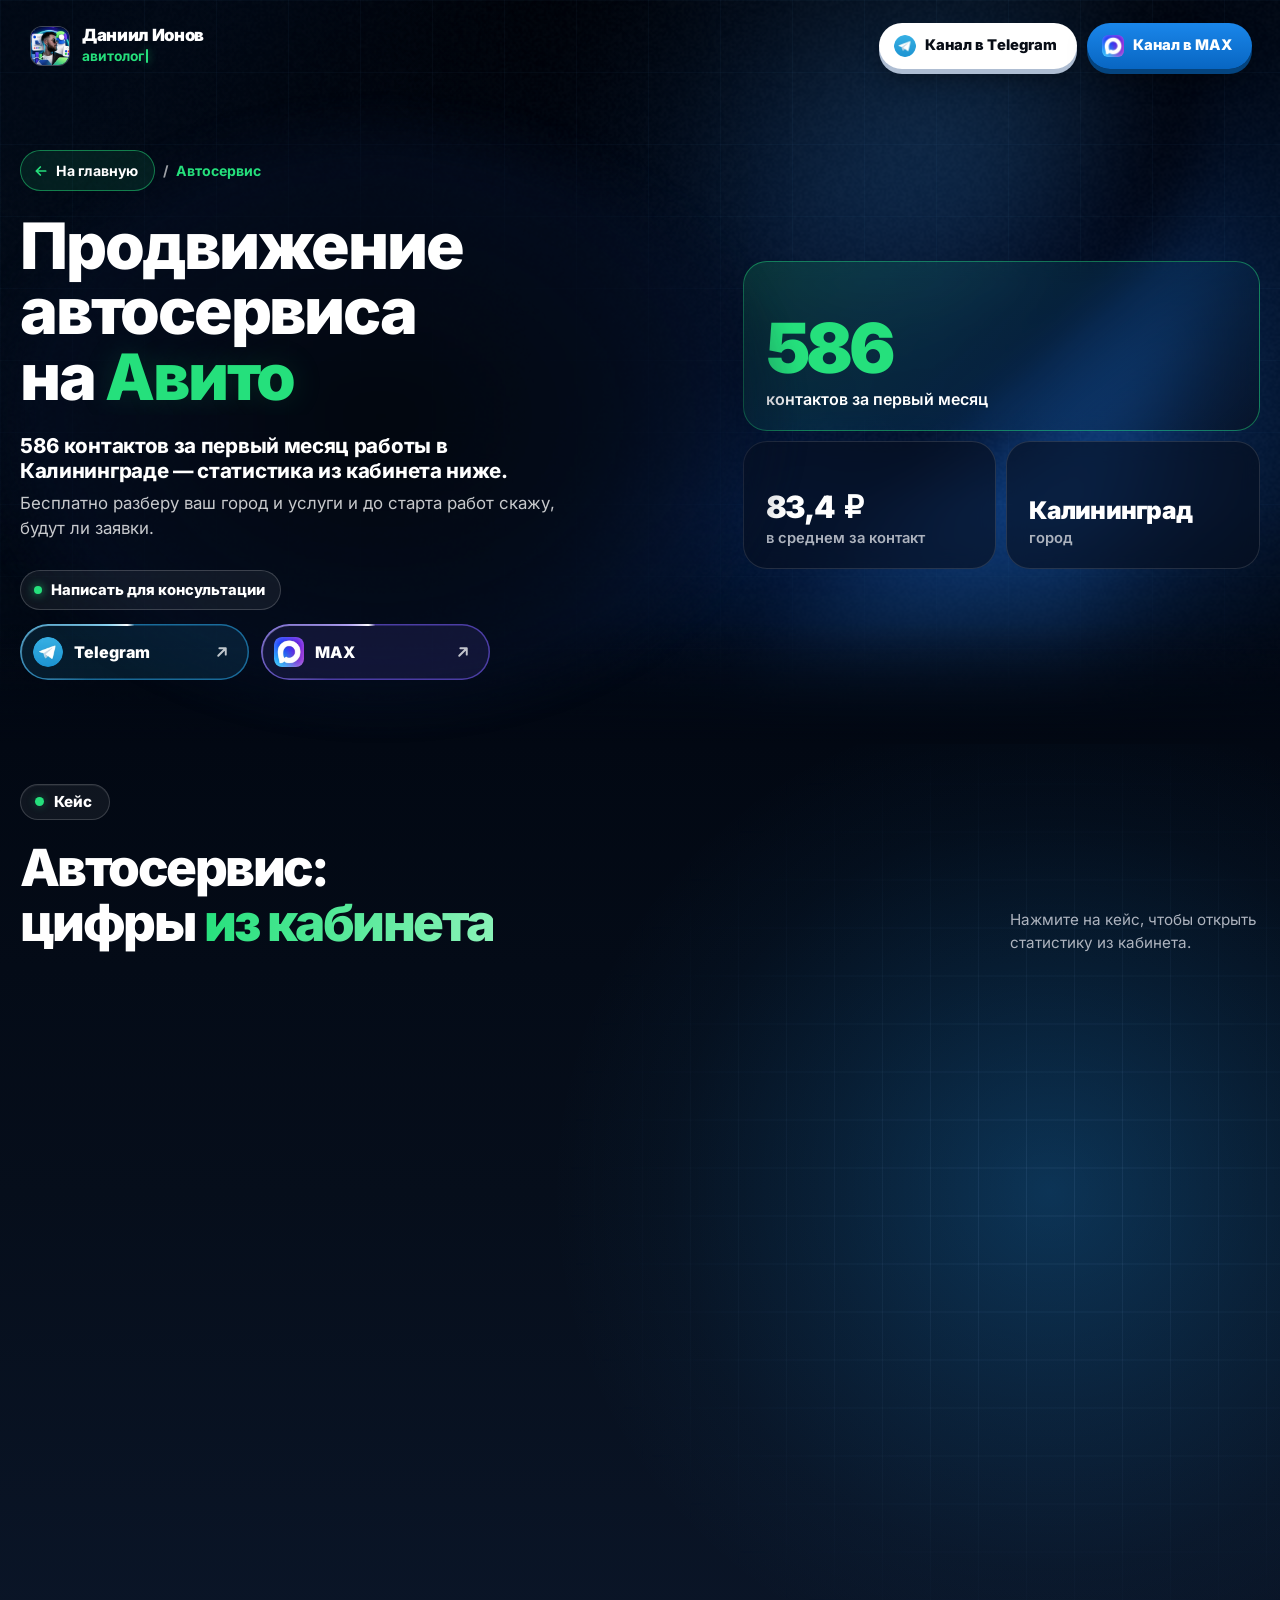
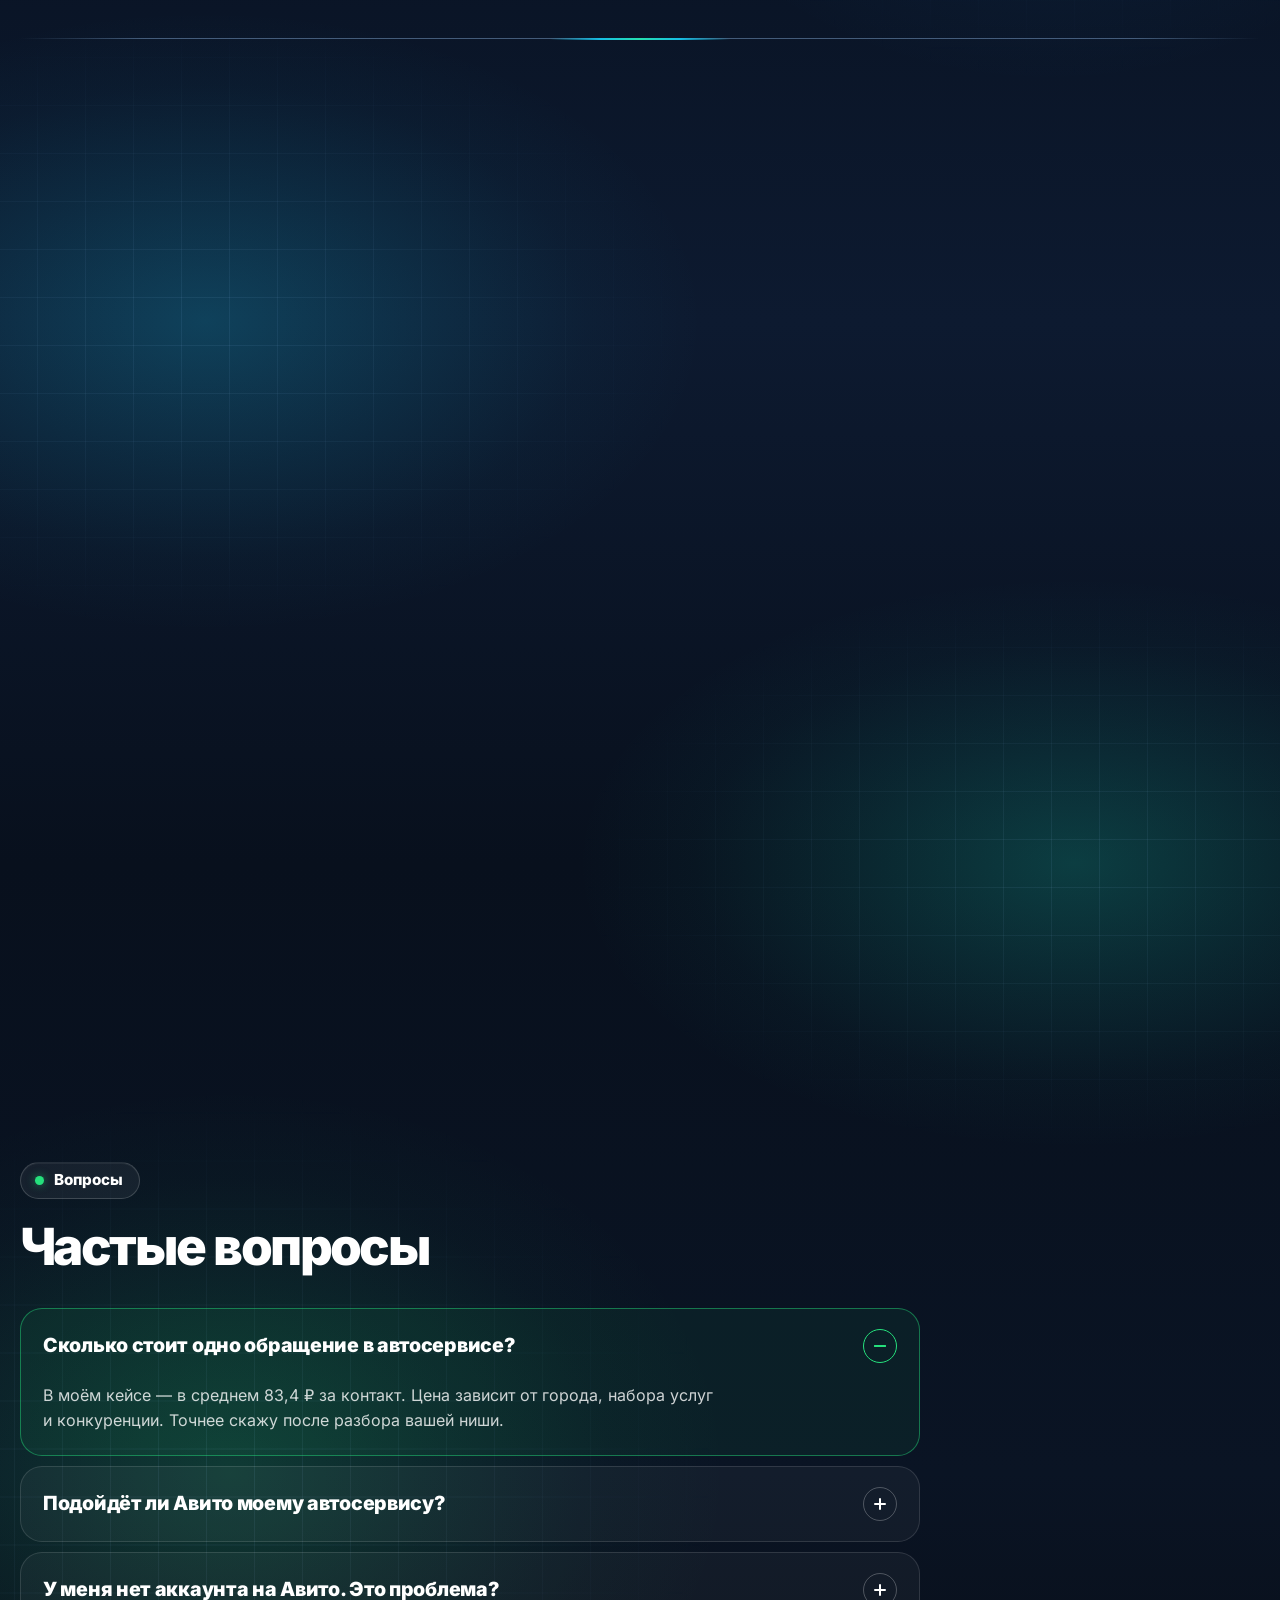
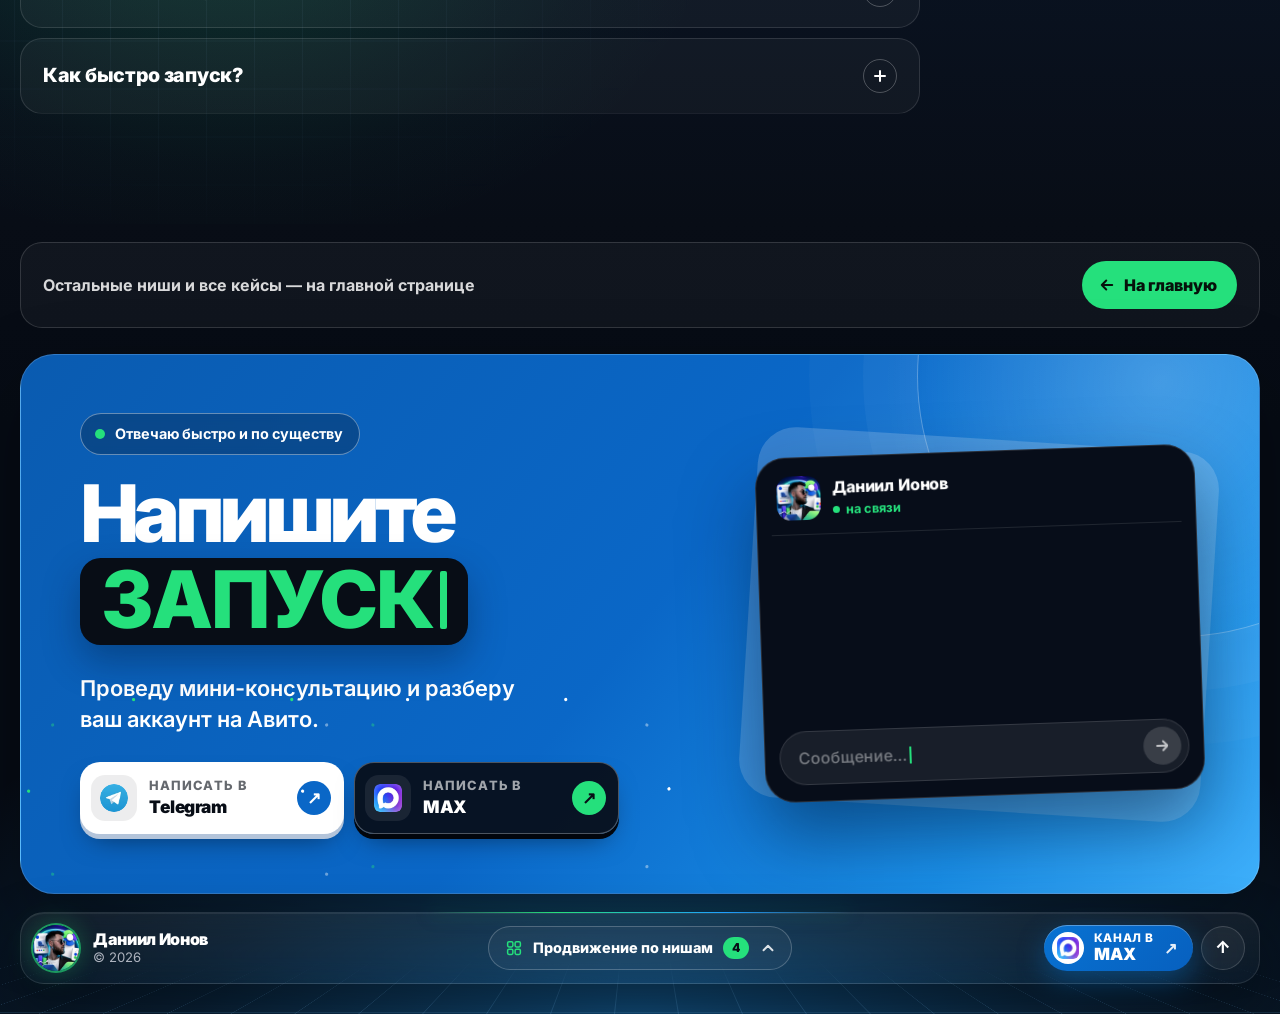
==== commit 93408a59: "Эффекты на главной и страницах ниш: живой градиент, объёмные кнопки, анимации текста - Градиент на п" ====
--- a/avtoservis/index.html
+++ b/avtoservis/index.html
@@ -2754,7 +2754,8 @@
   <style>
     /* ===== Ниши с 1–2 кейсами ===== */
     .nc-grid.n2 { grid-template-columns: repeat(2, minmax(0, 1fr)); }
-    .nc-split { display: grid; grid-template-columns: minmax(0, 520px) minmax(0, 1fr); gap: 18px 28px; align-items: center; }
+    .nc-split { display: grid; grid-template-columns: minmax(0, 1fr); gap: 18px 28px; align-items: center; }
+    @media (min-width: 961px) { .nc-split { grid-template-columns: minmax(0, 520px) minmax(0, 1fr); } }
     .nc-split .nc-grid { grid-template-columns: minmax(0, 1fr); }
     .nc-split .nc-note { margin: 0; }
     #case-dialog.one .dlg-nav { display: none; }
@@ -2779,6 +2780,7 @@
     .home-end a:focus-visible { outline: 3px solid #fff; outline-offset: 3px; }
     @media (max-width: 680px) { .crumbs a.hm { padding: 7px 13px 7px 10px; } .home-end { padding: 16px; border-radius: 20px; } .home-end a { height: 46px; } }
   </style>
+<link rel="stylesheet" href="/assets/css/effects.css">
 </head>
 <body>
 <noscript><div><img src="https://mc.yandex.ru/watch/112965215" style="position:absolute; left:-9999px;" alt="" /></div></noscript>
@@ -3446,5 +3448,6 @@
 </script>
 <script src="/assets/js/motion-mini-13.4.2.min.js" defer></script>
 <script src="/assets/js/fx.js" defer></script>
+<script src="/assets/js/effects.js" defer></script>
 </body>
 </html>
--- a/assets/css/effects.css
+++ b/assets/css/effects.css
@@ -0,0 +1,143 @@
+/* ===== Эффекты (градиент, кнопки, анимации текста) ===== */
+
+/* ---------- Градиент на первом экране ---------- */
+.fxp-grad { position: absolute; inset: 0; z-index: -2; pointer-events: none;
+  -webkit-mask-image: linear-gradient(to bottom, #000 68%, transparent 100%); mask-image: linear-gradient(to bottom, #000 68%, transparent 100%); }
+.fxp-grad-canvas { position: absolute; inset: 0; display: block; width: 100%; height: 100%; }
+/* слева чуть темнее, чтобы заголовок читался */
+.fxp-grad::after { content: ""; position: absolute; inset: 0; background: linear-gradient(90deg, rgba(2, 8, 19, .4) 0%, rgba(2, 8, 19, .12) 42%, transparent 62%); }
+:root:not([data-fxp-g="0"]) .hero, :root:not([data-fxp-g="0"]) .nh { background: #020813; }
+.fxp-grad--fallback { background:
+  radial-gradient(38% 52% at 68% 46%, rgba(31, 128, 255, .45), transparent 70%),
+  radial-gradient(30% 40% at 86% 18%, rgba(70, 168, 255, .25), transparent 70%),
+  radial-gradient(44% 56% at 52% 80%, rgba(11, 63, 150, .55), transparent 72%), #020a1c;
+  background-size: 140% 140%; animation: fxpFb 16s ease-in-out infinite alternate; }
+@keyframes fxpFb { from { background-position: 0% 0%; } to { background-position: 100% 60%; } }
+.fxp-grad--fallback .fxp-grad-canvas { display: none; }
+
+/* ---------- Буквы ---------- */
+.fxp-w { display: inline-block; white-space: nowrap; }
+.fxp-l { display: inline-block; }
+.fxp-up-wait .fxp-l { opacity: 0; }
+.fxp-hl.fxp-hl { background: none; -webkit-text-fill-color: currentColor; color: inherit; }
+.fxp-hl .fxp-l {
+  background-image: linear-gradient(100deg, var(--acc-a, #1ea1ff), var(--acc-b, #25e07c));
+  background-repeat: no-repeat;
+  -webkit-background-clip: text; background-clip: text;
+  -webkit-text-fill-color: transparent; color: transparent;
+}
+.fxp-prox .fxp-l { text-align: center; contain: layout; }
+
+/* ---------- Меняющееся слово ---------- */
+.fxp-sr { position: absolute; width: 1px; height: 1px; margin: -1px; overflow: hidden; clip-path: inset(50%); white-space: nowrap; }
+.fxp-loop { display: inline-flex; align-items: center; max-width: 100%; }
+.fxp-loop-box { position: relative; display: inline-flex; align-items: center; white-space: nowrap; border-radius: .14em; }
+.fxp-loop-bg { position: absolute; inset: .06em 0; border-radius: .14em; background: linear-gradient(90deg, rgba(30, 161, 255, 0), rgba(30, 161, 255, .1) 45%, rgba(37, 224, 124, .2)); }
+.fxp-loop-txt {
+  position: relative; display: inline-block; padding: 0 .14em .04em .06em;
+  background: linear-gradient(100deg, #1ea1ff, #25e07c);
+  -webkit-background-clip: text; background-clip: text; -webkit-text-fill-color: transparent; color: transparent;
+}
+.fxp-loop-cur { flex: none; will-change: transform; width: max(2px, .07em); height: .95em; margin-left: .04em; border-radius: 2px; background: #25e07c; box-shadow: 0 0 12px rgba(37, 224, 124, .55); animation: fxpCur .8s ease-in-out infinite alternate; }
+@keyframes fxpCur { from { opacity: 1; } to { opacity: .35; } }
+@media (prefers-reduced-motion: reduce) { .fxp-loop-cur { animation: none; } }
+
+/* в шапке: маленькая подпись, без плашки, текст остаётся зелёным */
+.tb-role.fxp-loop { min-height: 1.3em; }
+.tb-role .fxp-loop-bg { display: none; }
+.tb-role .fxp-loop-txt { padding: 0 .1em 0 0; background: none; -webkit-text-fill-color: currentColor; color: inherit; }
+.tb-role .fxp-loop-cur { width: 2px; height: 1.05em; box-shadow: 0 0 8px rgba(37, 224, 124, .6); }
+
+/* в заголовке кейсов */
+.fxp-cases { display: flex; flex-direction: column; align-items: flex-start; }
+.fxp-cases-static { display: block; }
+.fxp-cases .fxp-loop { min-height: 1.1em; }
+
+/* ---------- Подсветка карточек ---------- */
+.fxp-glowcard { position: relative; }
+.fxp-glow {
+  position: absolute; inset: 0; z-index: 3; border-radius: inherit; pointer-events: none; opacity: 0; transition: opacity .3s;
+  background: radial-gradient(260px circle at var(--fxp-mx, -999px) var(--fxp-my, -999px), hsl(var(--fxp-hue, 200) 100% 70% / .07), transparent 70%);
+}
+.fxp-lit > .fxp-glow { opacity: 1; }
+.fxp-glow::before, .fxp-glow::after {
+  content: ""; position: absolute; inset: 0; border-radius: inherit; padding: 1.5px;
+  -webkit-mask: linear-gradient(#000 0 0) content-box, linear-gradient(#000 0 0);
+  -webkit-mask-composite: xor; mask-composite: exclude;
+}
+.fxp-glow::before { background: radial-gradient(200px circle at var(--fxp-mx, -999px) var(--fxp-my, -999px), hsl(var(--fxp-hue, 200) 100% 62%), transparent 100%); }
+.fxp-glow::after { background: radial-gradient(100px circle at var(--fxp-mx, -999px) var(--fxp-my, -999px), hsl(0 0% 100% / .75), transparent 100%); }
+.cm-card.fxp-glowcard:hover, .cm-card.fxp-glowcard:focus-visible { border-color: rgba(255, 255, 255, .16); }
+
+/* ---------- Блик на подписях (TextShimmer) ---------- */
+.fxp-shim {
+  --fxp-hi: #9af7c4;
+  background-image: linear-gradient(90deg, transparent 42%, var(--fxp-hi) 50%, transparent 58%), linear-gradient(currentColor, currentColor);
+  background-size: 250% 100%, auto; background-repeat: no-repeat;
+  -webkit-background-clip: text; background-clip: text; -webkit-text-fill-color: transparent;
+  animation: fxpShim 3.8s linear infinite;
+}
+@keyframes fxpShim { 0% { background-position: 105% center, 0 0; } 55%, 100% { background-position: -5% center, 0 0; } }
+@media (prefers-reduced-motion: reduce) { .fxp-shim { animation: none; background-image: none; -webkit-text-fill-color: currentColor; } }
+
+/* ---------- Кнопки каналов (3D Button) ---------- */
+.tb-link.fxp-btn { position: relative; isolation: isolate; --fxp-acc: #25e07c; --fxp-depth: #aebdd2;
+  box-shadow: 0 5px 0 var(--fxp-depth), 0 12px 26px -8px rgba(0, 0, 0, .55);
+  transition: transform .25s cubic-bezier(.3, .7, .4, 1.4), box-shadow .25s ease; }
+.tb-link.fxp-btn.mx { --fxp-acc: #6fd0ff; --fxp-depth: #04447f; background: linear-gradient(180deg, #1a86ea, #0866c2); }
+.tb-link.fxp-btn:hover { transform: translateY(-2px); box-shadow: 0 7px 0 var(--fxp-depth), 0 18px 34px -10px rgba(0, 0, 0, .6); }
+.tb-link.fxp-btn:active { transform: translateY(4px); box-shadow: 0 1px 0 var(--fxp-depth), 0 6px 14px -6px rgba(0, 0, 0, .5); transition-duration: .08s; }
+.tb-link.fxp-btn > img, .tb-link.fxp-btn > .fxp-roll { position: relative; z-index: 1; }
+/* блик, пробегающий по кнопке */
+.fxp-btn-glow { position: absolute; inset: 0; z-index: 0; border-radius: inherit; overflow: hidden; pointer-events: none; }
+.fxp-btn-glow::before { content: ""; position: absolute; top: 0; bottom: 0; left: -60%; width: 45%; transform: skewX(-20deg); background: linear-gradient(90deg, transparent, rgba(255, 255, 255, .55), transparent); animation: fxpSheen 5.5s ease-in-out infinite; }
+.tb-link.mx .fxp-btn-glow::before { background: linear-gradient(90deg, transparent, rgba(255, 255, 255, .3), transparent); animation-delay: .5s; }
+@keyframes fxpSheen { 0%, 70% { left: -60%; } 100% { left: 130%; } }
+/* буквы перекатываются */
+.fxp-roll { position: relative; display: inline-block; height: 1.3em; line-height: 1.3em; overflow: visible; clip-path: inset(0 -200px); vertical-align: middle; }
+.fxp-roll-line { display: block; white-space: nowrap; }
+.fxp-roll-b { position: absolute; left: 0; top: 0; }
+.fxp-roll-line > span { display: inline-block; transition: transform .38s cubic-bezier(.6, 0, .2, 1), opacity .38s; transition-delay: calc(var(--i) * 16ms); }
+.fxp-roll-b > span { transform: translateY(110%); opacity: 0; }
+.tb-link.fxp-btn:hover .fxp-roll-a > span, .tb-link.fxp-btn:focus-visible .fxp-roll-a > span { transform: translateY(-110%); opacity: 0; }
+.tb-link.fxp-btn:hover .fxp-roll-b > span, .tb-link.fxp-btn:focus-visible .fxp-roll-b > span { transform: none; opacity: 1; }
+/* контур обводится по кругу */
+.fxp-outline { position: absolute; left: -5px; top: -5px; width: calc(100% + 10px); height: calc(100% + 10px); overflow: visible; pointer-events: none; z-index: -1; }
+.fxp-outline rect { fill: none; stroke: var(--fxp-acc); stroke-width: 2; stroke-dasharray: 1 1; stroke-dashoffset: 1; opacity: 0; transition: stroke-dashoffset .7s cubic-bezier(.5, 0, .2, 1), opacity .2s; }
+.tb-link.fxp-btn:hover .fxp-outline rect { stroke-dashoffset: 0; opacity: 1; }
+/* брызги */
+.fxp-splash { position: absolute; left: 50%; top: 50%; width: 160%; height: auto; aspect-ratio: 342 / 208; translate: -50% -50%; overflow: visible; pointer-events: none; z-index: -1; stroke: var(--fxp-acc); }
+.fxp-splash path { stroke-dasharray: 1 1; stroke-dashoffset: 1; }
+.fxp-burst .fxp-splash path { animation: fxpSplash .75s cubic-bezier(.3, 0, .2, 1) forwards; }
+@keyframes fxpSplash { 0% { stroke-dashoffset: 1; } 45% { stroke-dashoffset: 0; } 100% { stroke-dashoffset: -1; } }
+@media (max-width: 680px) { .fxp-splash { width: 260%; } .fxp-outline rect { stroke-width: 1.5; } }
+@media (prefers-reduced-motion: reduce) { .fxp-btn-glow::before, .fxp-burst .fxp-splash path { animation: none; } .fxp-roll-line > span { transition: none; } }
+
+/* кнопки в последнем блоке */
+.fxp-btn-wrap { position: relative; display: grid; isolation: isolate; }
+.fxp-btn-wrap > .footer-contact.fxp-btn { position: relative; z-index: 1; --fxp-depth: #b3c4da;
+  box-shadow: 0 5px 0 var(--fxp-depth), 0 14px 28px -12px rgba(0, 0, 0, .55);
+  transition: transform .25s cubic-bezier(.3, .7, .4, 1.4), box-shadow .25s ease, translate .55s cubic-bezier(.16, 1, .3, 1); }
+.fxp-btn-wrap > .footer-contact.max.fxp-btn { --fxp-depth: #02060d; }
+.fxp-btn-wrap:hover > .footer-contact.fxp-btn { transform: translateY(-2px); box-shadow: 0 7px 0 var(--fxp-depth), 0 20px 34px -12px rgba(0, 0, 0, .6); }
+.fxp-btn-wrap > .footer-contact.fxp-btn:active { transform: translateY(4px); box-shadow: 0 1px 0 var(--fxp-depth), 0 6px 14px -6px rgba(0, 0, 0, .5); transition-duration: .08s; }
+.fxp-btn-wrap { --fxp-acc: #25e07c; }
+.fxp-btn-wrap:has(.max) { --fxp-acc: #ffffff; }
+.fxp-btn-wrap .fxp-outline, .fxp-btn-wrap .fxp-splash { z-index: 0; }
+.fxp-btn-wrap:hover .fxp-outline rect { stroke-dashoffset: 0; opacity: 1; }
+.fxp-btn-wrap:hover .fxp-roll-a > span, .fxp-btn-wrap > a:focus-visible .fxp-roll-a > span { transform: translateY(-110%); opacity: 0; }
+.fxp-btn-wrap:hover .fxp-roll-b > span, .fxp-btn-wrap > a:focus-visible .fxp-roll-b > span { transform: none; opacity: 1; }
+.footer-contact strong.fxp-roll, .footer-contact small.fxp-roll { display: block; height: 1.3em; line-height: 1.3em; }
+.fxp-btn-wrap .fxp-splash { width: 140%; }
+
+/* ---------- Телефон ---------- */
+.fxp-shim-off { animation-play-state: paused; }
+.fxp-phone .fxp-grad { -webkit-mask-image: linear-gradient(to bottom, #000 74%, transparent 100%); mask-image: linear-gradient(to bottom, #000 74%, transparent 100%); }
+/* сверху текст — там темнее, свечение уходит вниз, за фото */
+.fxp-phone .fxp-grad::after { background: linear-gradient(180deg, rgba(2, 8, 19, .55) 0%, rgba(2, 8, 19, .3) 38%, rgba(2, 8, 19, 0) 62%); }
+@media (max-width: 480px) {
+  .fxp-cases .fxp-loop { font-size: .82em; }
+}
+
+/* брызги у кнопок в шапке не должны вылезать за край экрана */
+.topbar { overflow-x: clip; }
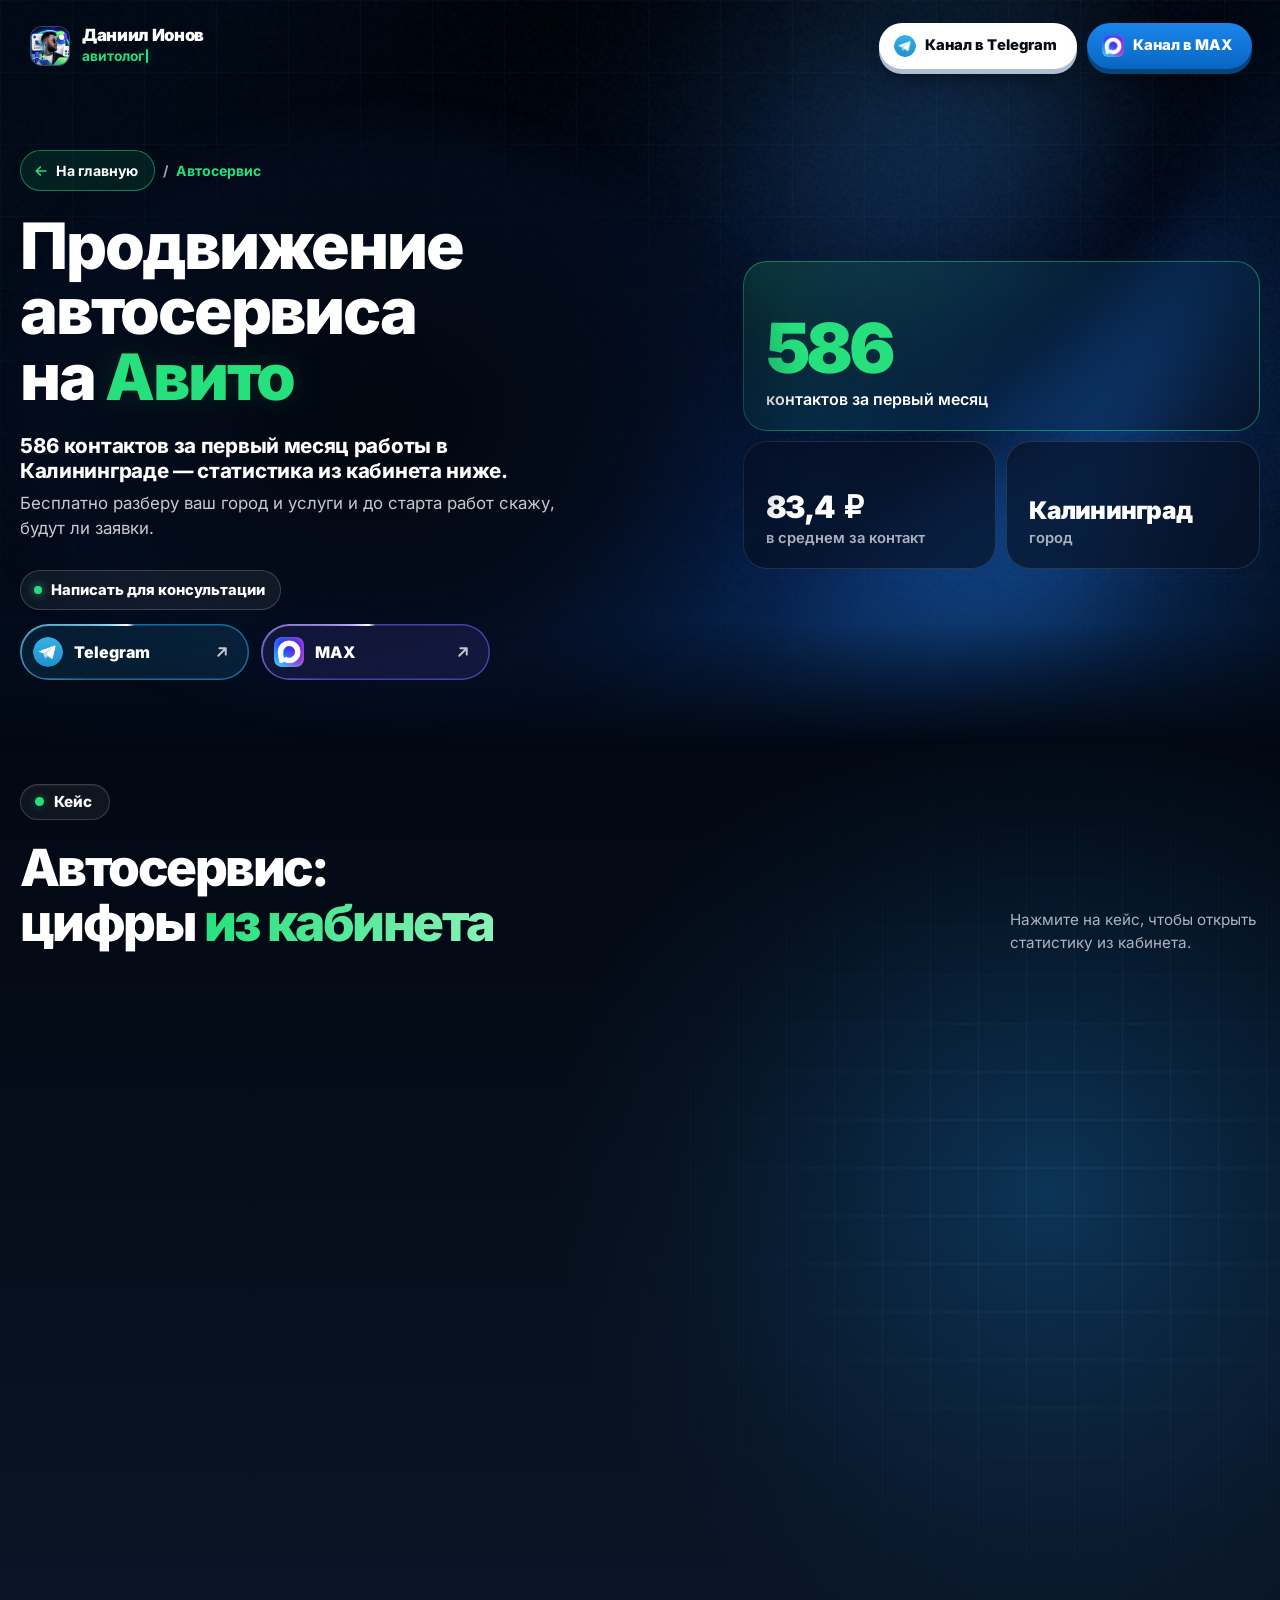
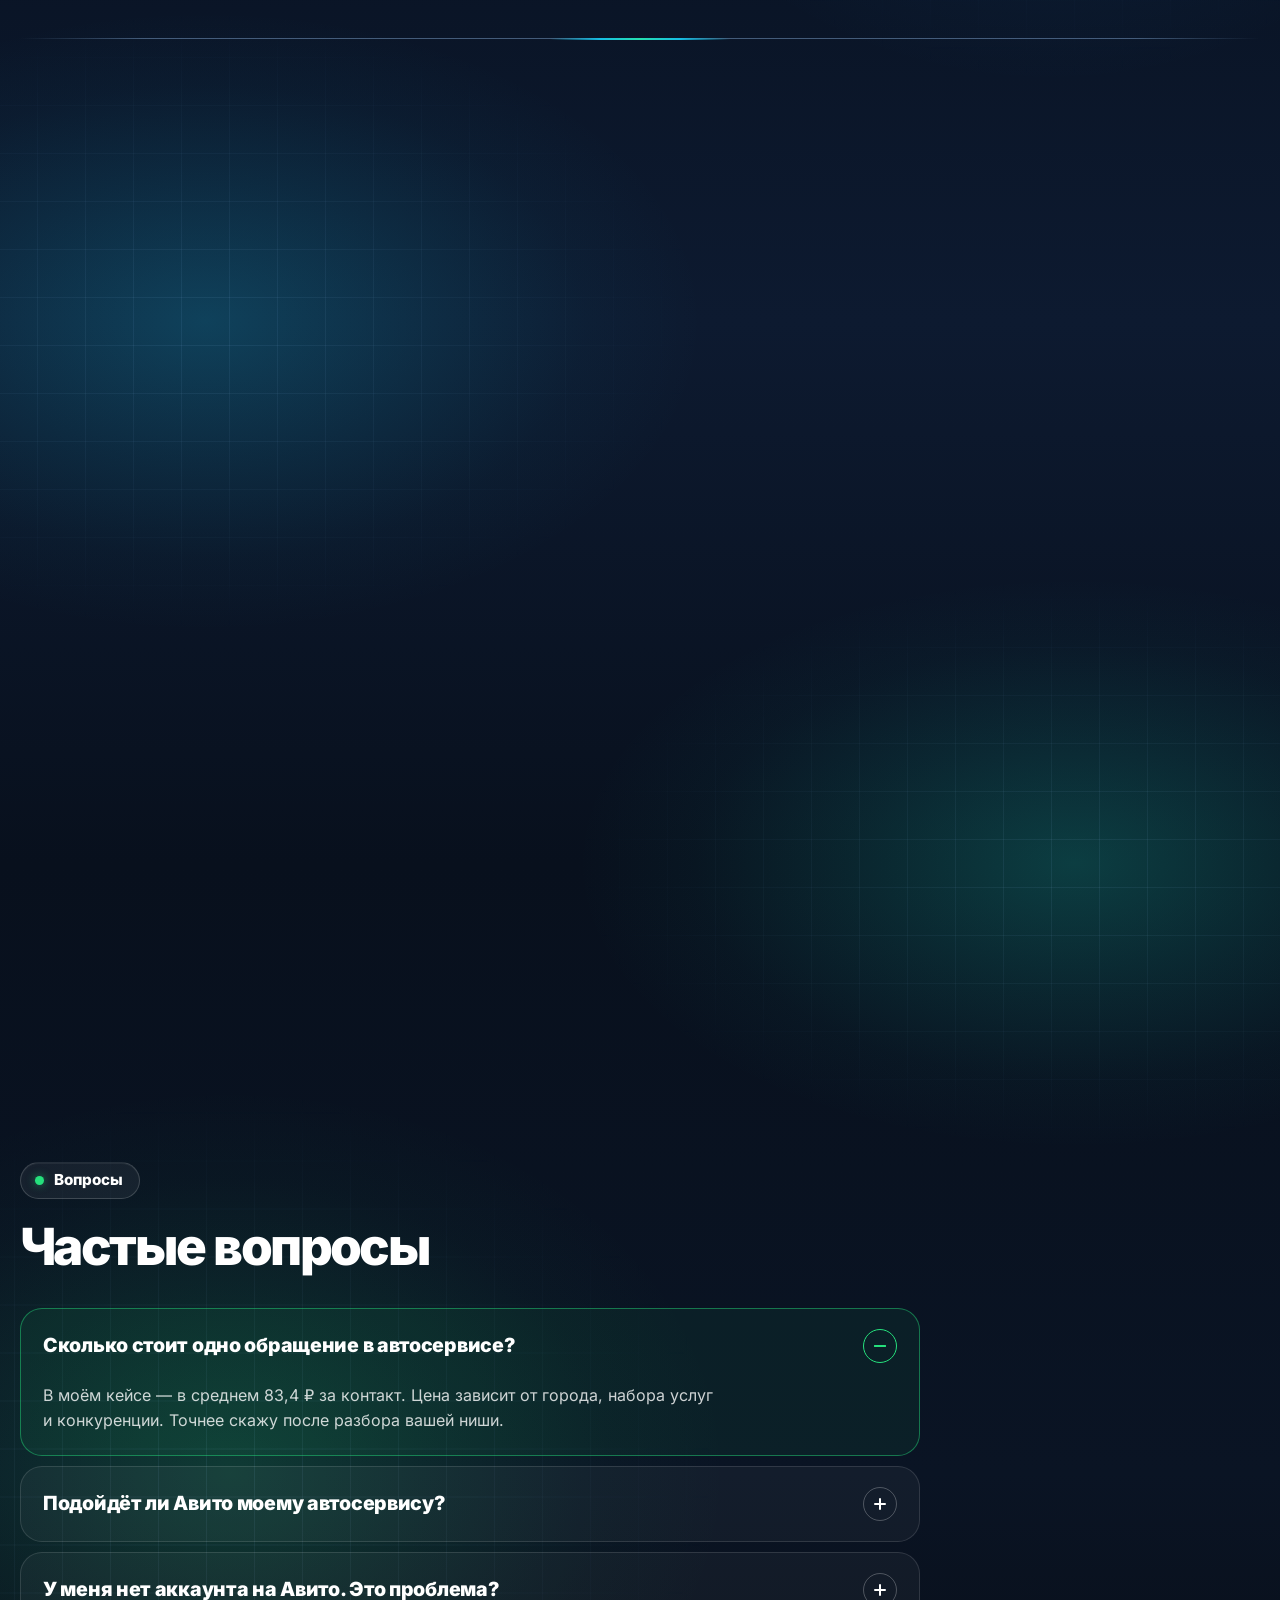
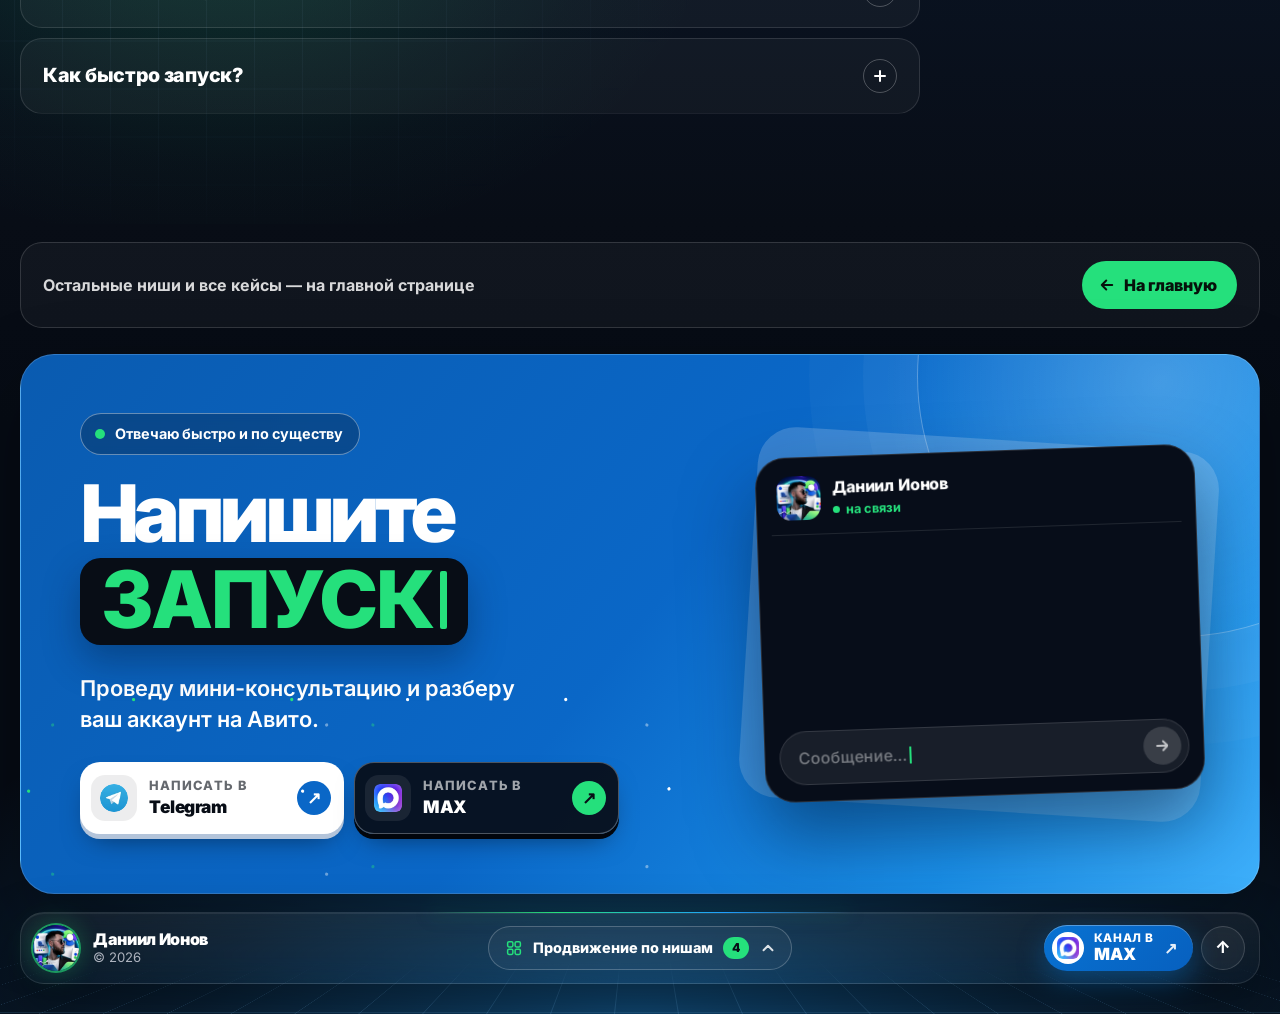
==== commit 36eabf3d: "Убран рывок фона на первом экране при загрузке - Кольцо на фоне: анимация стартовала через 1,2 с с к" ====
--- a/avtoservis/index.html
+++ b/avtoservis/index.html
@@ -985,8 +985,8 @@
       to { opacity: 1; scale: 1; }
     }
     @keyframes orbitDrift {
-      0% { transform: translate3d(-1%, 1%, 0) rotate(-2deg); }
-      100% { transform: translate3d(2%, -2%, 0) rotate(3deg); }
+      0% { transform: none; }
+      100% { transform: translate3d(3%, -3%, 0) rotate(5deg); }
     }
     @keyframes channelArtIn {
       from { opacity: .35; scale: .96; clip-path: inset(8% round 20px); }
--- a/assets/css/effects.css
+++ b/assets/css/effects.css
@@ -1,12 +1,13 @@
 /* ===== Эффекты (градиент, кнопки, анимации текста) ===== */
 
 /* ---------- Градиент на первом экране ---------- */
-.fxp-grad { position: absolute; inset: 0; z-index: -2; pointer-events: none;
+/* градиент плавно проявляется поверх обычного фона, когда уже нарисован первый кадр — без рывка */
+.fxp-grad { position: absolute; inset: 0; z-index: -2; pointer-events: none; opacity: 0; transition: opacity 1.6s ease;
   -webkit-mask-image: linear-gradient(to bottom, #000 68%, transparent 100%); mask-image: linear-gradient(to bottom, #000 68%, transparent 100%); }
+.fxp-grad.is-on { opacity: 1; }
 .fxp-grad-canvas { position: absolute; inset: 0; display: block; width: 100%; height: 100%; }
 /* слева чуть темнее, чтобы заголовок читался */
 .fxp-grad::after { content: ""; position: absolute; inset: 0; background: linear-gradient(90deg, rgba(2, 8, 19, .4) 0%, rgba(2, 8, 19, .12) 42%, transparent 62%); }
-:root:not([data-fxp-g="0"]) .hero, :root:not([data-fxp-g="0"]) .nh { background: #020813; }
 .fxp-grad--fallback { background:
   radial-gradient(38% 52% at 68% 46%, rgba(31, 128, 255, .45), transparent 70%),
   radial-gradient(30% 40% at 86% 18%, rgba(70, 168, 255, .25), transparent 70%),
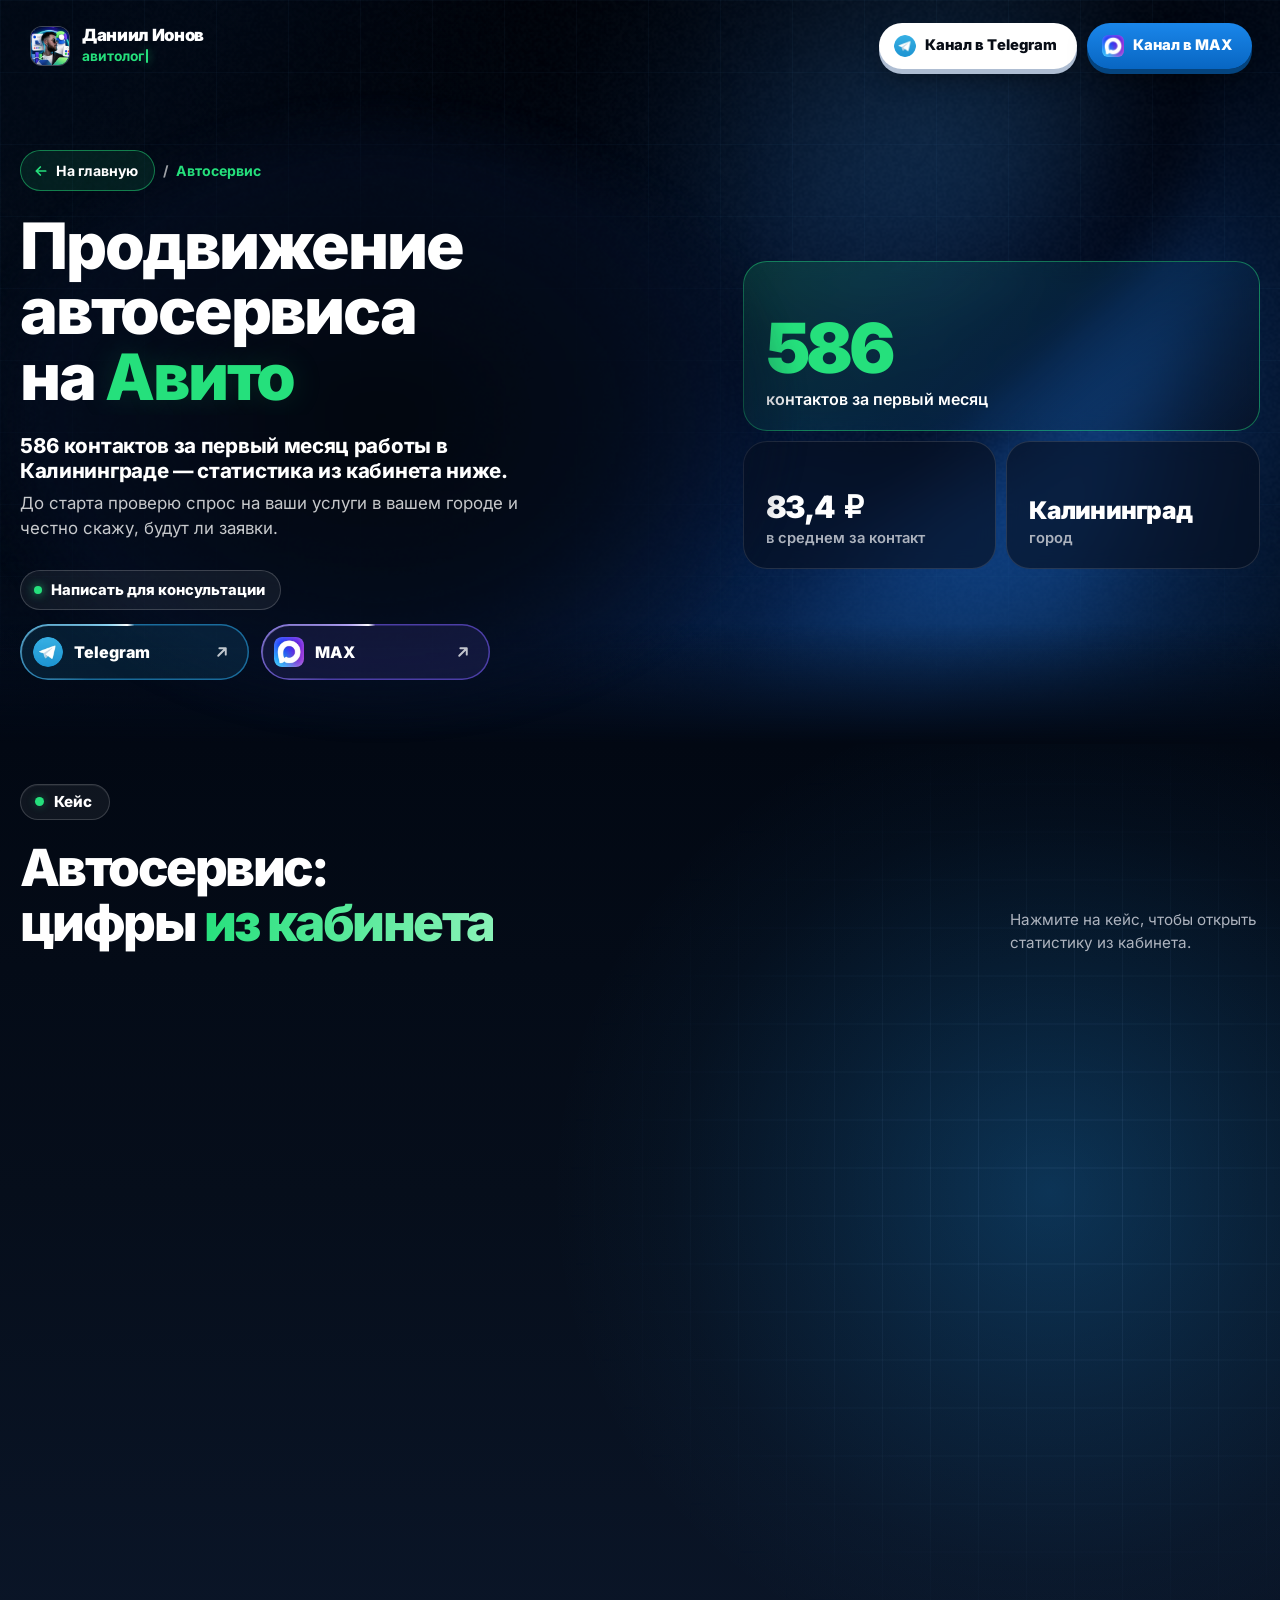
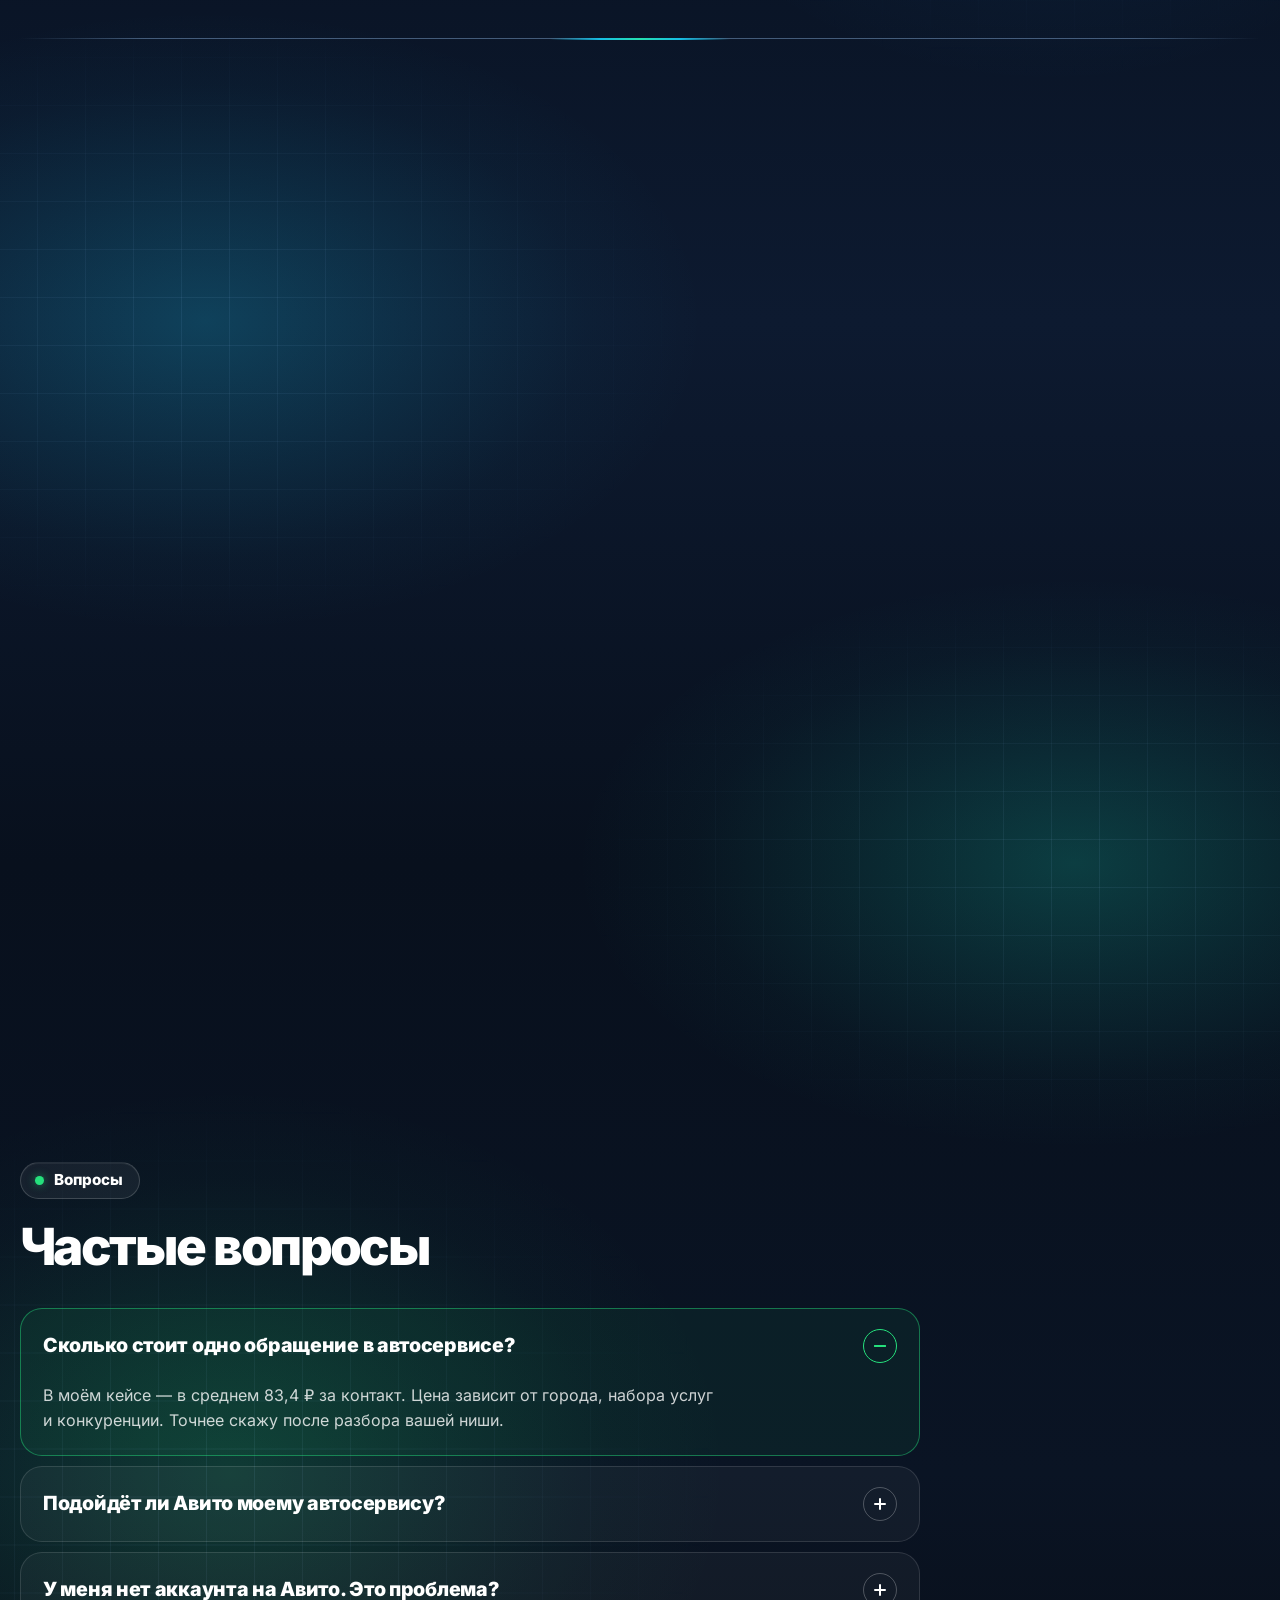
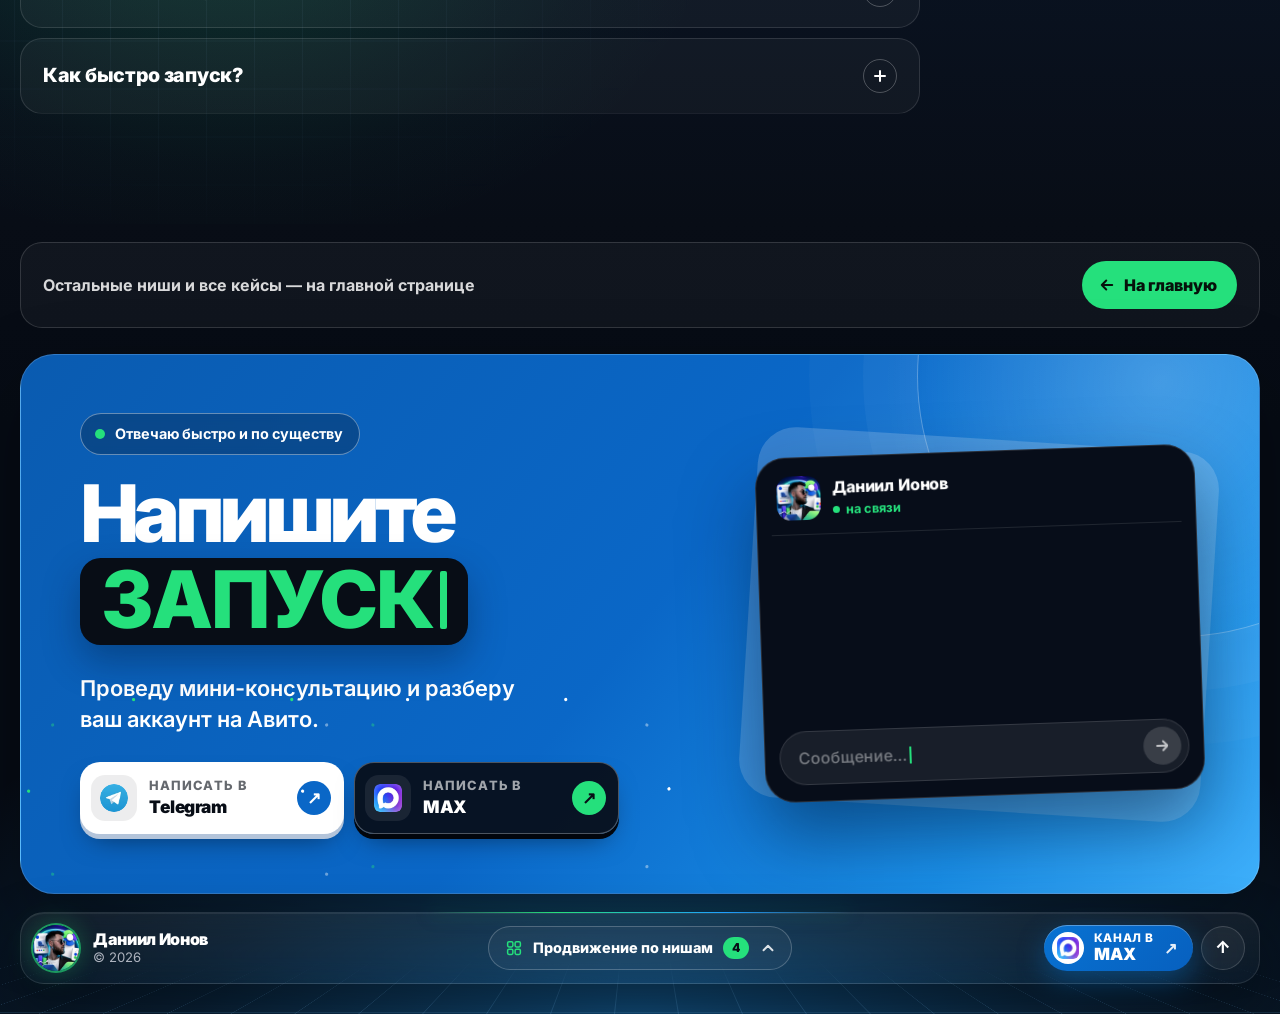
==== commit 5163b42d: "Плашка первого экрана ведёт к квизу, подзаголовок про проверку спроса, убран акцент на бесплатно Co-" ====
--- a/avtoservis/index.html
+++ b/avtoservis/index.html
@@ -5,7 +5,7 @@
 <script>/* страница всегда открывается с начала; плавная прокрутка — только по ссылкам внутри страницы */(function(){try{document.addEventListener('click',function(e){var a=e.target.closest&&e.target.closest('a[href^="#"]');if(!a||e.defaultPrevented||e.button||e.metaKey||e.ctrlKey||e.shiftKey)return;var id=decodeURIComponent(a.getAttribute('href').slice(1)),t=id&&document.getElementById(id);if(!t)return;e.preventDefault();t.scrollIntoView({behavior:matchMedia('(prefers-reduced-motion: reduce)').matches?'auto':'smooth',block:'start'});if(a.classList.contains('skip-link')){if(!t.hasAttribute('tabindex'))t.setAttribute('tabindex','-1');t.focus({preventScroll:true})}});var n=performance.getEntriesByType&&performance.getEntriesByType('navigation')[0];if(n&&n.type!=='navigate')return;var H=history,sr='scrollRestoration' in H;if(sr)H.scrollRestoration='manual';var d=document.documentElement,moved=false,done=false,fin=function(){if(!done){done=true;if(sr)H.scrollRestoration='auto'}};['wheel','touchstart','keydown','pointerdown'].forEach(function(e){addEventListener(e,function(){moved=true;fin()},{passive:true,capture:true})});var anchor=function(){var h=location.hash.slice(1);if(!h)return false;try{return!!document.getElementById(decodeURIComponent(h))}catch(e){return false}};var top=function(){if(moved||anchor()||!(window.pageYOffset||d.scrollTop))return;window.scrollTo(0,0)};top();document.addEventListener('DOMContentLoaded',top);addEventListener('load',function(){top();requestAnimationFrame(top);setTimeout(top,150);var until=Date.now()+1500,h=function(){if(Date.now()<until)top();else{removeEventListener('scroll',h);fin()}};addEventListener('scroll',h,{passive:true});setTimeout(fin,1600)})}catch(e){}})();</script>
 <meta name="viewport" content="width=device-width, initial-scale=1, viewport-fit=cover">
 <title>Продвижение автосервиса на Авито — кейс авитолога</title>
-<meta name="description" content="Продвижение автосервиса на Авито. Кейс с цифрами из кабинета: 586 контактов за первый месяц работы в Калининграде. Бесплатная оценка ниши.">
+<meta name="description" content="Продвижение автосервиса на Авито. Кейс с цифрами из кабинета: 586 контактов за первый месяц работы в Калининграде. Оценка ниши до старта работ.">
 <meta name="theme-color" content="#020813">
 <link rel="canonical" href="https://prostoavitolog.ru/avtoservis/">
 <meta property="og:type" content="website">
@@ -62,7 +62,7 @@
       "name": "Подойдёт ли Авито моему автосервису?",
       "acceptedAnswer": {
         "@type": "Answer",
-        "text": "Не каждому. Поэтому сначала бесплатно разбираю ваш город и услуги и честно говорю, будут ли заявки, — до старта работ."
+        "text": "Не каждому. Поэтому сначала до старта работ разбираю ваш город и услуги и честно говорю, будут ли заявки, — до старта работ."
       }
     },
     {
@@ -2817,7 +2817,7 @@
           <h1 id="nh-title">Продвижение автосервиса на <span class="hero-accent">Авито</span></h1>
           <p class="hero-lead">586 контактов за первый месяц работы в Калининграде — статистика из кабинета ниже.</p>
           
-          <p class="hero-sub">Бесплатно разберу ваш город и услуги и до старта работ скажу, будут ли заявки.</p>
+          <p class="hero-sub">До старта проверю спрос на ваши услуги в вашем городе и честно скажу, будут ли заявки.</p>
           <div class="hero-actions hero-z">
             <p class="hz-cap"><i aria-hidden="true"></i>Написать для консультации</p>
             <div class="hz-row">
@@ -2858,7 +2858,7 @@
           <span class="nc-note-ic" aria-hidden="true"><svg viewBox="0 0 24 24" fill="none" stroke="currentColor" stroke-width="2.2" stroke-linecap="round" stroke-linejoin="round"><circle cx="12" cy="12" r="9"/><path d="M12 11v5.5M12 7.6v.1"/></svg></span>
           <div>
             <p><b>Результат зависит от региона, конкуренции, количества услуг и бюджета.</b> Цифры кейса — первый месяц работы с автосервисом в Калининграде, в вашем городе они будут свои.</p>
-            <p>Поэтому сначала бесплатно разбираю вашу нишу и говорю, сколько заявок реально ждать.</p>
+            <p>Поэтому сначала до старта работ разбираю вашу нишу и говорю, сколько заявок реально ждать.</p>
           </div>
         </div>
         </div>
@@ -2935,7 +2935,7 @@
           </details>
           <details class="faq-item">
             <summary><span>Подойдёт ли Авито моему автосервису?</span><i aria-hidden="true"></i></summary>
-            <p>Не каждому. Поэтому сначала бесплатно разбираю ваш город и услуги и честно говорю, будут ли заявки, — до старта работ.</p>
+            <p>Не каждому. Поэтому сначала до старта работ разбираю ваш город и услуги и честно говорю, будут ли заявки, — до старта работ.</p>
           </details>
           <details class="faq-item">
             <summary><span>У меня нет аккаунта на Авито. Это проблема?</span><i aria-hidden="true"></i></summary>
